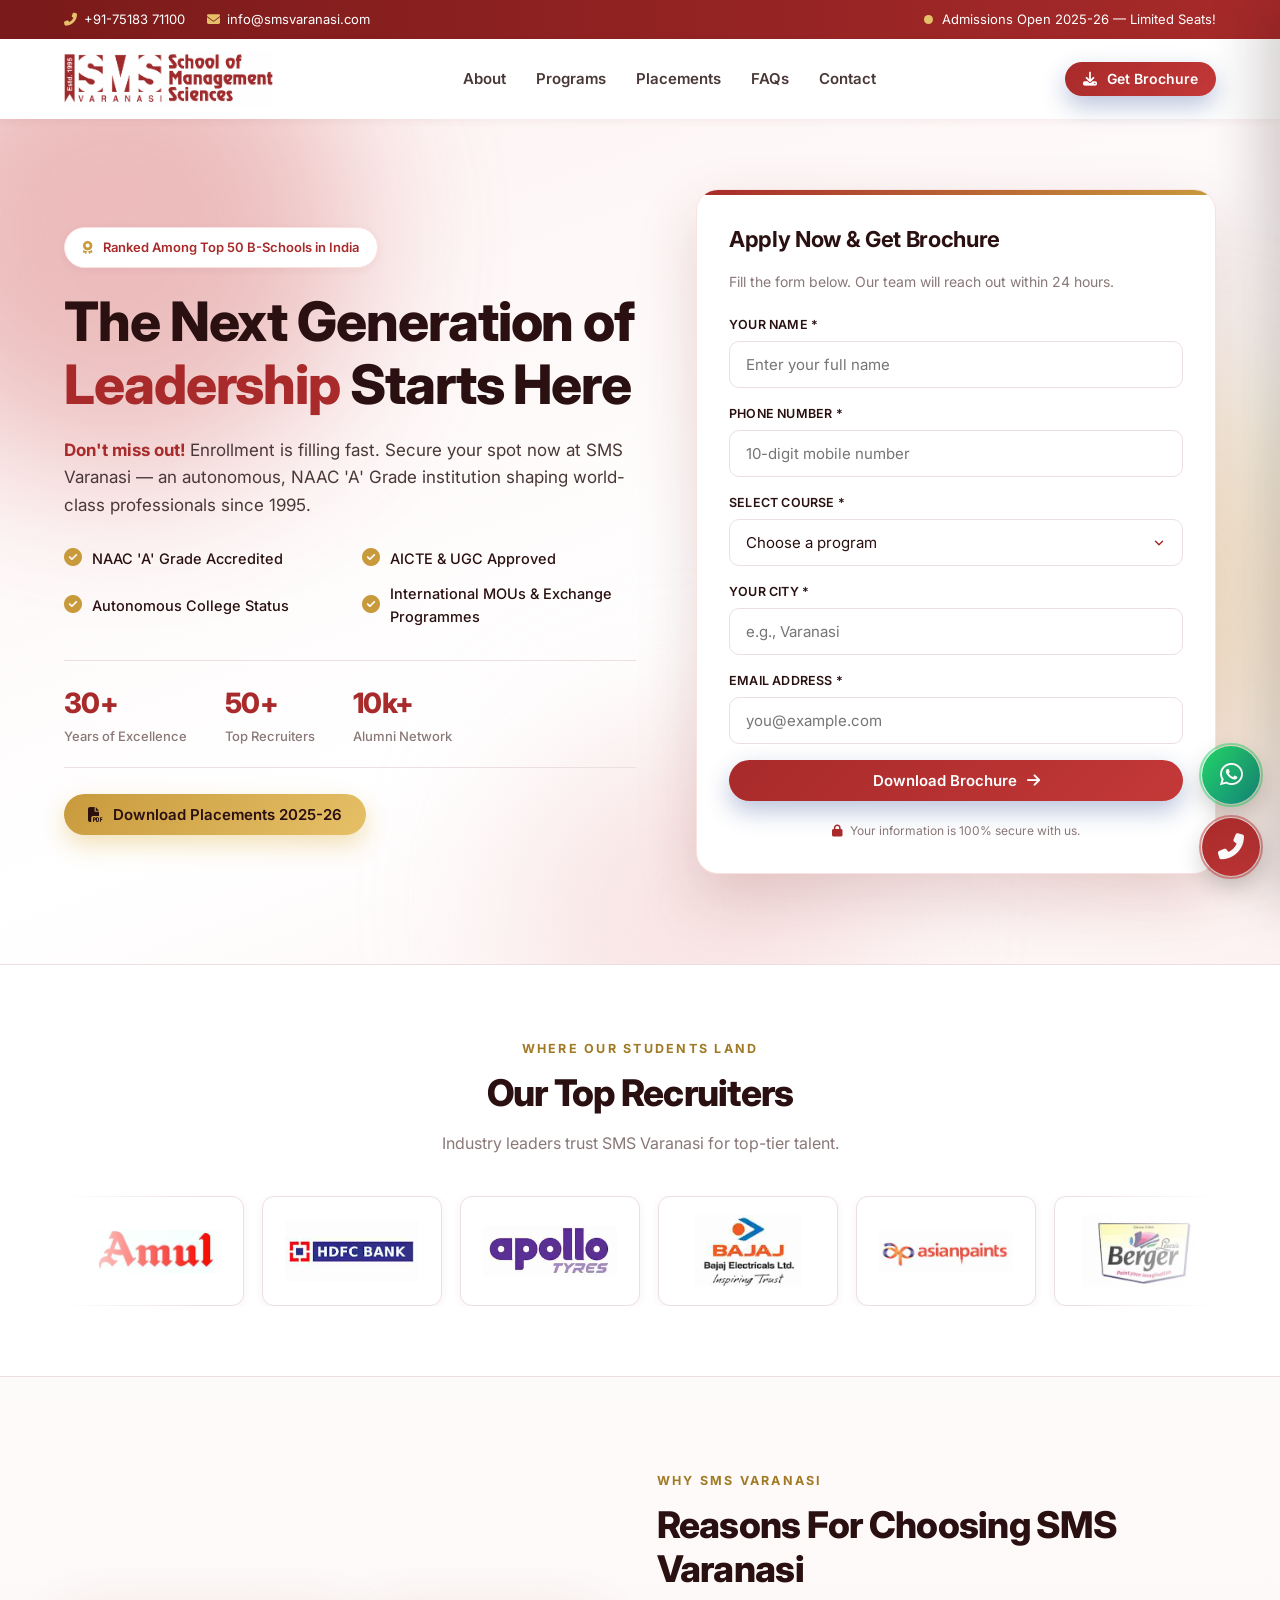
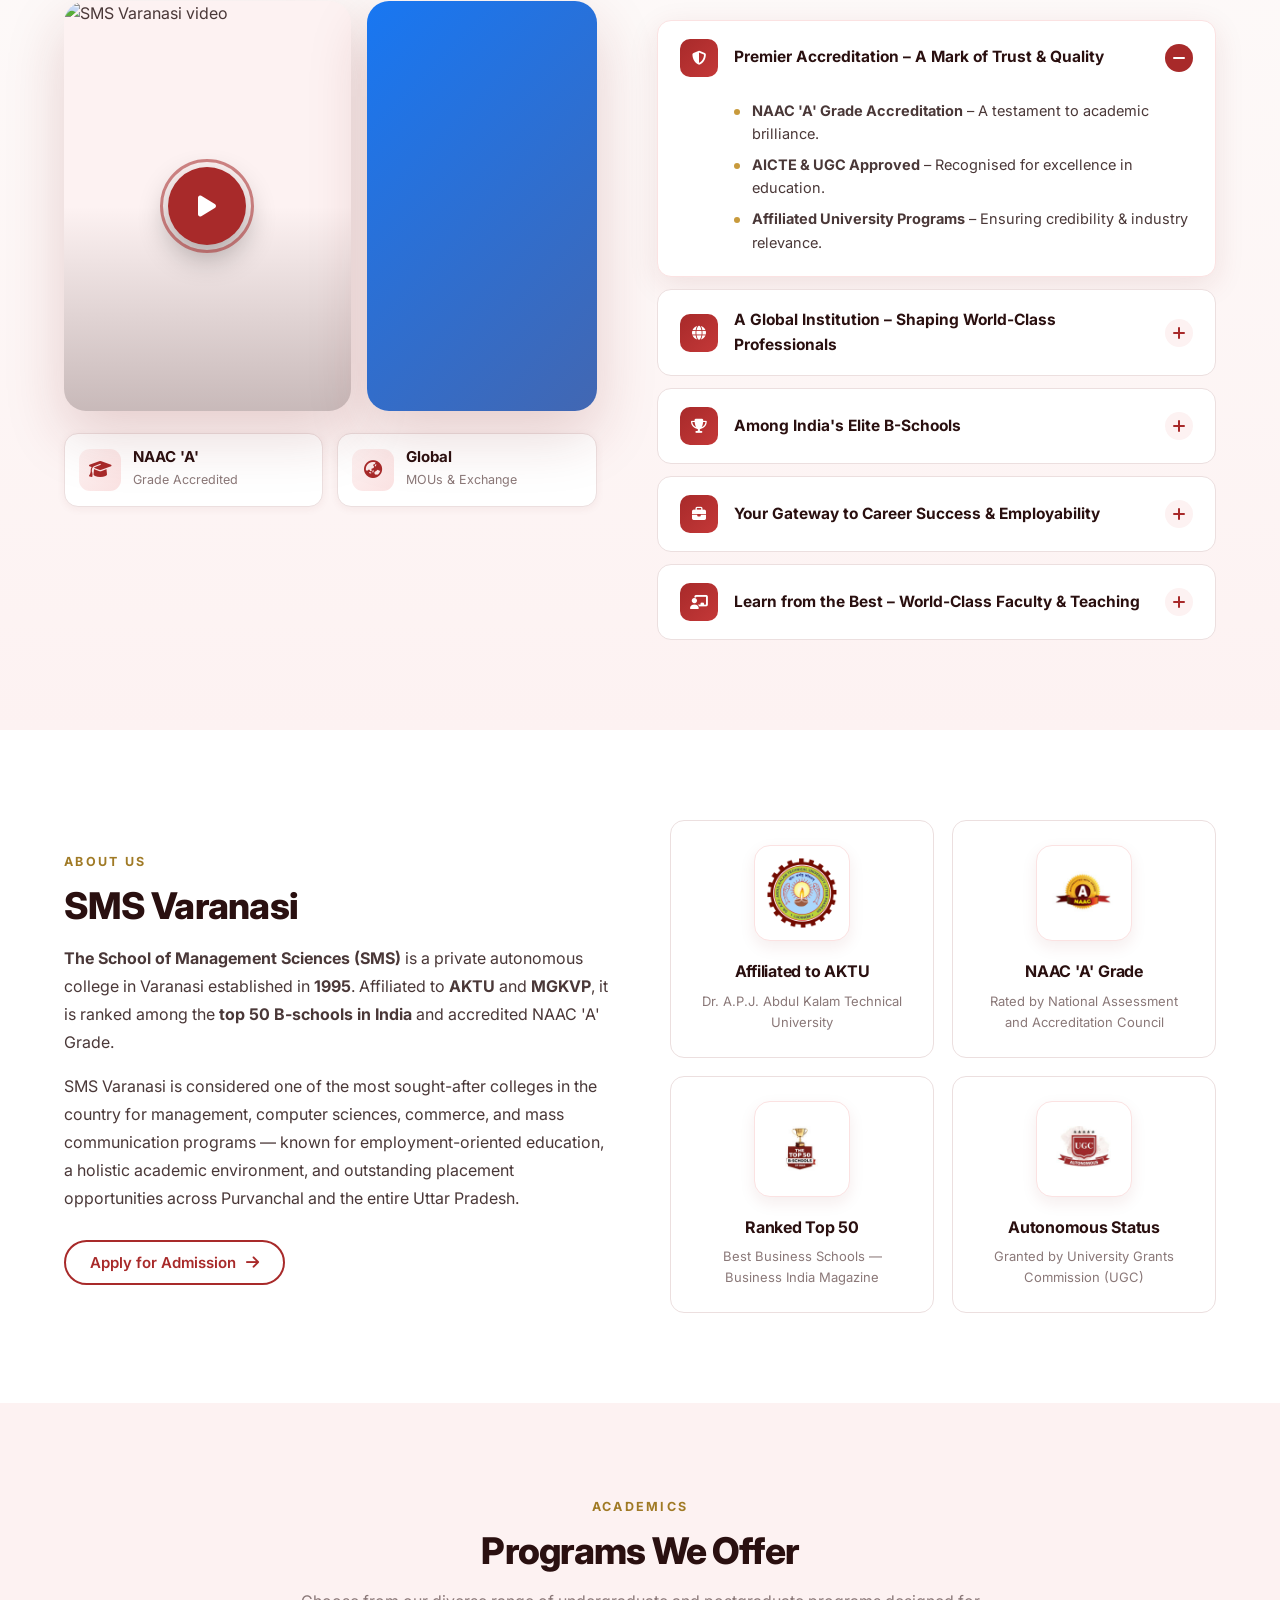
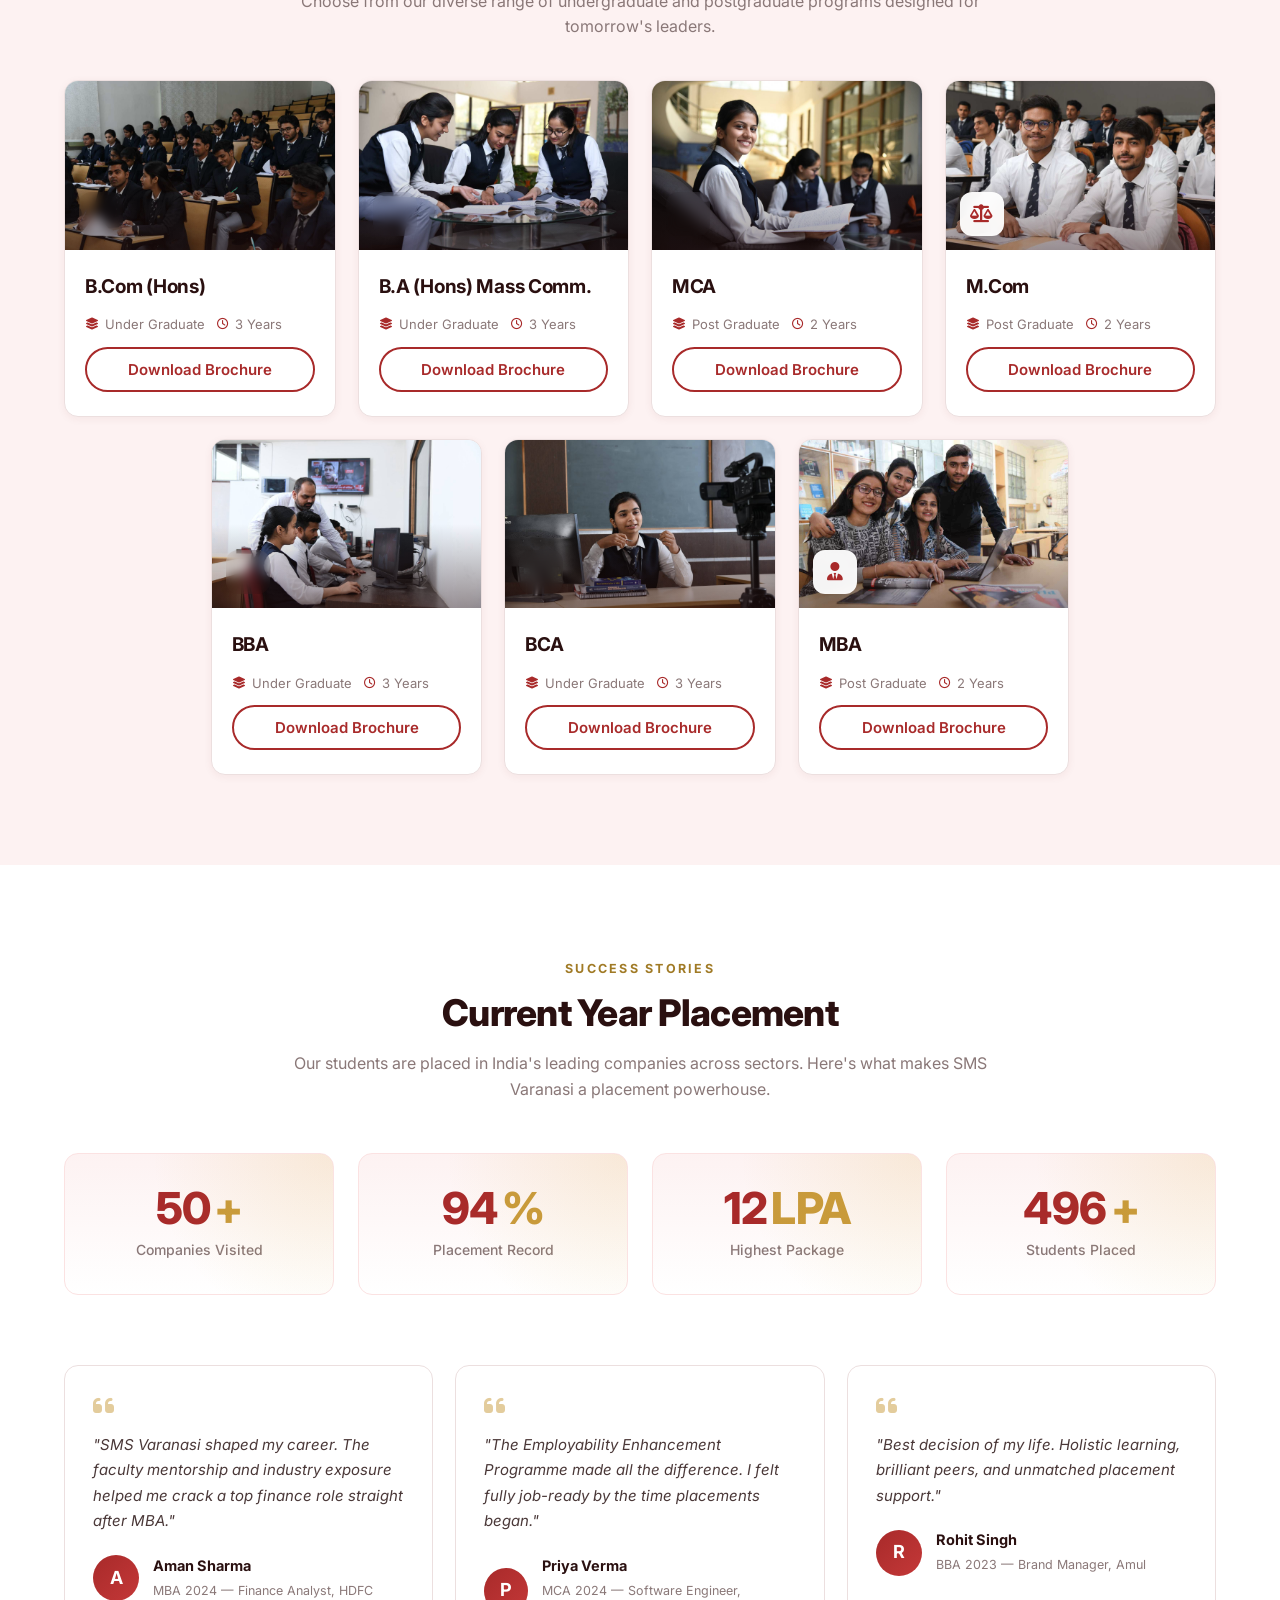
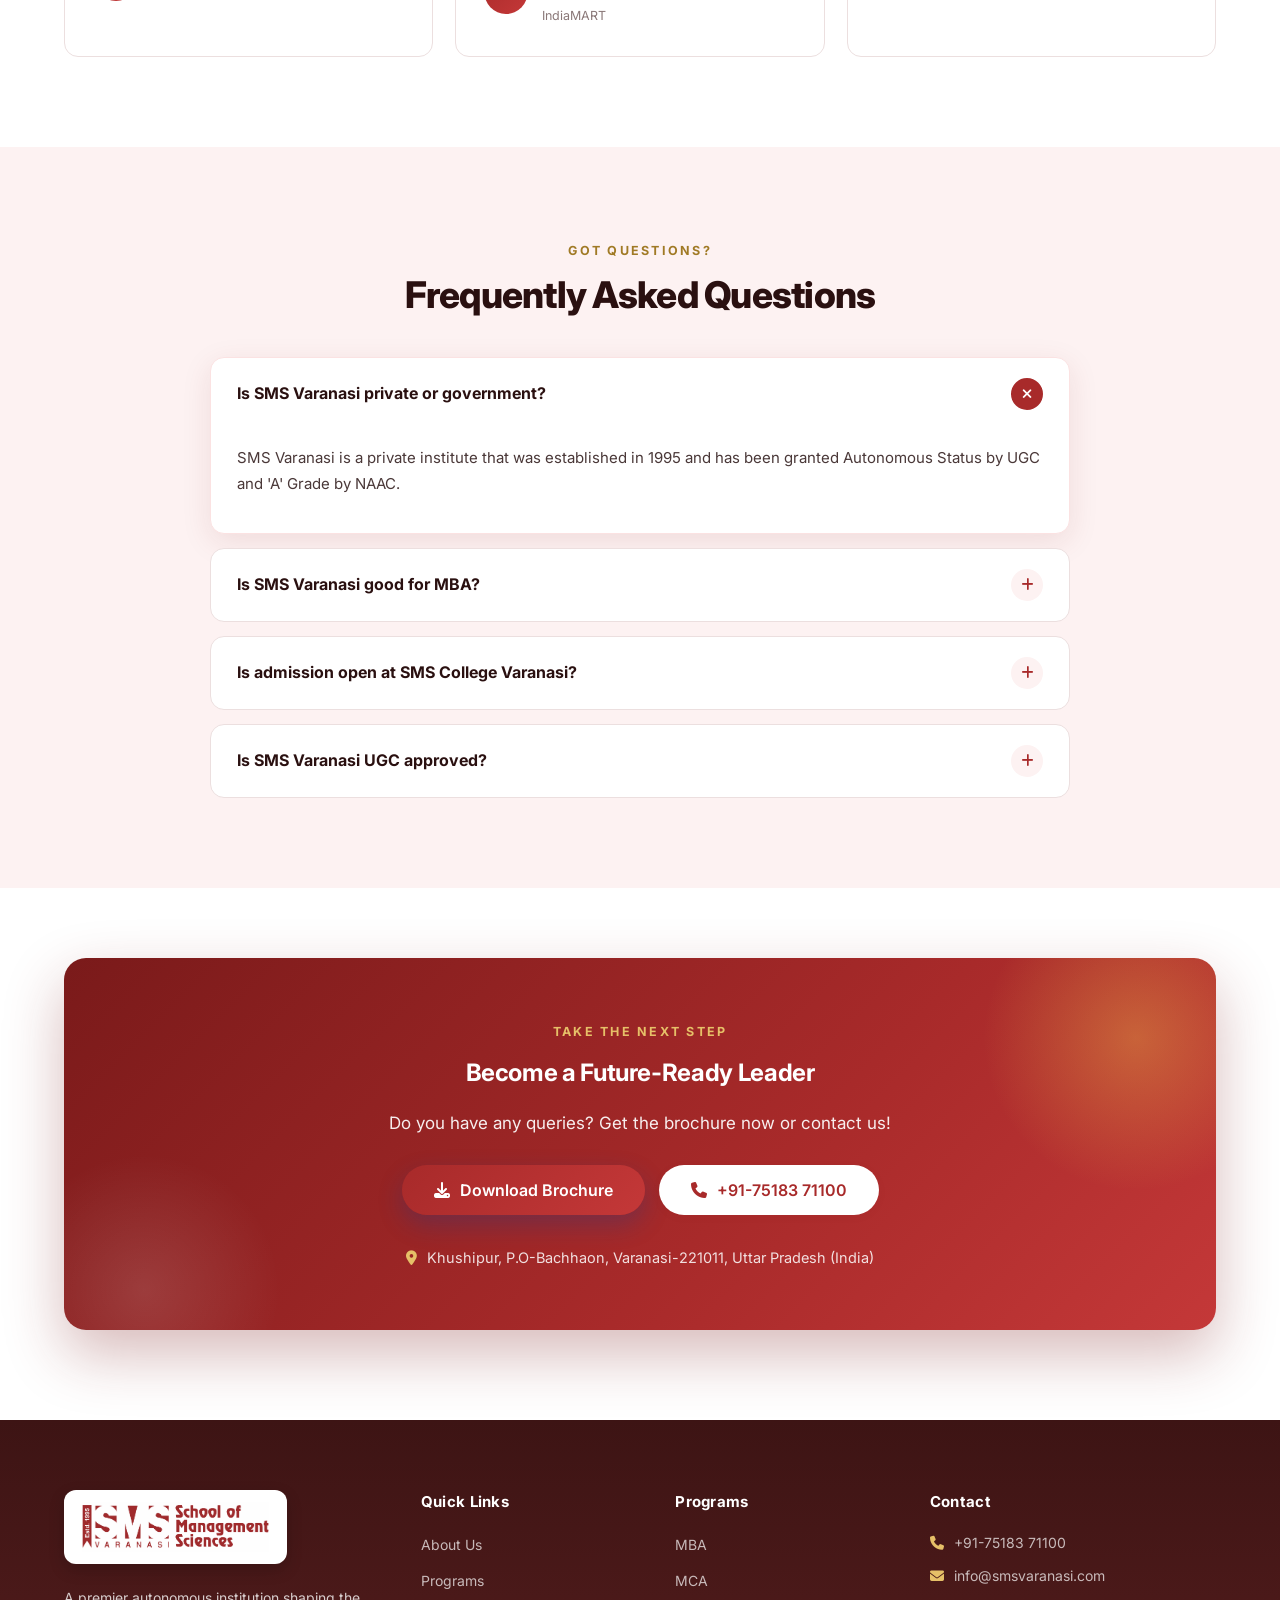
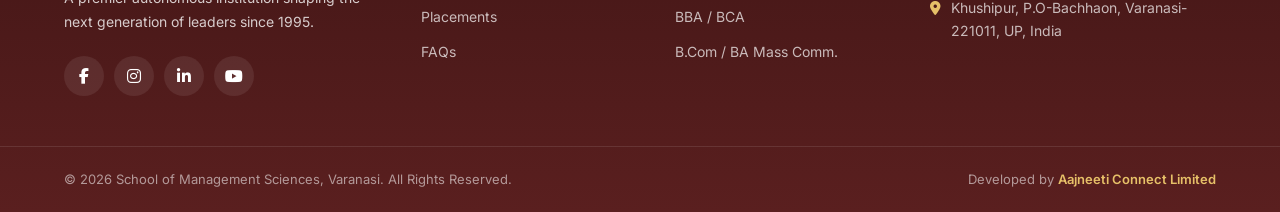
==== index.html @ 736ddd78 "update" ====
<!DOCTYPE html>
<html lang="en">
<head>
    <meta charset="UTF-8">
    <meta name="viewport" content="width=device-width, initial-scale=1.0">
    <title>Admissions Inquiry – SMS Varanasi | Top B-School in India</title>
    <meta name="description" content="SMS Varanasi - NAAC 'A' Grade, Autonomous College, Ranked among Top 50 B-Schools in India. Apply for MBA, MCA, BBA, BCA, B.Com(H), BA Mass Comm, M.Com 2025-26.">
    <link rel="icon" type="image/png" href="assets/logo.png">
    <link rel="apple-touch-icon" href="assets/logo.png">
    <link rel="stylesheet" href="styles.css">
    <link rel="preconnect" href="https://fonts.googleapis.com">
    <link rel="preconnect" href="https://fonts.gstatic.com" crossorigin>
    <link rel="stylesheet" href="https://fonts.googleapis.com/css2?family=Inter:wght@400;500;600;700;800&display=swap">
    <link rel="stylesheet" href="https://cdnjs.cloudflare.com/ajax/libs/font-awesome/6.5.1/css/all.min.css">
</head>
<body>

    <!-- ============ TOP STRIP ============ -->
    <div class="top-strip">
        <div class="container top-strip-inner">
            <div class="top-strip-left">
                <span><i class="fas fa-phone-alt"></i> +91-75183 71100</span>
                <span class="hide-mobile"><i class="fas fa-envelope"></i> info@smsvaranasi.com</span>
            </div>
            <div class="top-strip-right">
                <span class="pulse-dot"></span>
                <span>Admissions Open 2025-26 — Limited Seats!</span>
            </div>
        </div>
    </div>

    <!-- ============ HEADER ============ -->
    <header class="site-header" id="siteHeader">
        <div class="container header-inner">
            <a href="#" class="logo">
                <img src="assets/logo.png" alt="SMS Varanasi" class="logo-img">
            </a>
            <nav class="main-nav">
                <a href="#about">About</a>
                <a href="#programs">Programs</a>
                <a href="#placements">Placements</a>
                <a href="#faq">FAQs</a>
                <a href="#contact">Contact</a>
            </nav>
            <div class="header-actions">
                <button class="btn btn-primary btn-sm" data-modal-open="brochureModal">
                    <i class="fas fa-download"></i> <span class="btn-label">Get Brochure</span>
                </button>
                <button class="nav-toggle" id="navToggle" aria-label="Open menu">
                    <span></span><span></span><span></span>
                </button>
            </div>
        </div>
    </header>

    <!-- Mobile menu backdrop -->
    <div class="mobile-menu-backdrop" id="mobileMenuBackdrop" aria-hidden="true"></div>

    <!-- Mobile menu drawer -->
    <aside class="mobile-menu" id="mobileMenu" aria-hidden="true">
        <div class="mm-header">
            <a href="#" class="logo">
                <img src="assets/logo.png" alt="SMS Varanasi" class="logo-img">
            </a>
            <button class="mm-close" id="mmClose" aria-label="Close menu">
                <i class="fas fa-times"></i>
            </button>
        </div>
        <nav class="mm-nav">
            <a href="#about"><i class="fas fa-info-circle"></i> About</a>
            <a href="#programs"><i class="fas fa-graduation-cap"></i> Programs</a>
            <a href="#placements"><i class="fas fa-briefcase"></i> Placements</a>
            <a href="#faq"><i class="fas fa-question-circle"></i> FAQs</a>
            <a href="#contact"><i class="fas fa-envelope"></i> Contact</a>
        </nav>
        <div class="mm-cta">
            <button class="btn btn-primary btn-block" data-modal-open="brochureModal">
                <i class="fas fa-download"></i> Get Brochure
            </button>
            <a href="tel:+917518371100" class="btn btn-outline btn-block">
                <i class="fas fa-phone"></i> +91-75183 71100
            </a>
        </div>
        <div class="mm-foot">
            <span>Khushipur, P.O-Bachhaon</span>
            <span>Varanasi-221011, UP, India</span>
        </div>
    </aside>

    <!-- ============ HERO ============ -->
    <section class="hero">
        <div class="hero-bg">
            <div class="hero-blob hero-blob-1"></div>
            <div class="hero-blob hero-blob-2"></div>
            <div class="hero-blob hero-blob-3"></div>
        </div>

        <div class="container hero-inner">
            <div class="hero-content">
                <div class="hero-badge">
                    <i class="fas fa-award"></i>
                    <span>Ranked Among Top 50 B-Schools in India</span>
                </div>

                <h1 class="hero-title">
                    The Next Generation of <span class="text-gradient">Leadership</span> Starts Here
                </h1>

                <p class="hero-subtitle">
                    <strong>Don't miss out!</strong> Enrollment is filling fast. Secure your spot now at SMS Varanasi — an autonomous, NAAC 'A' Grade institution shaping world-class professionals since 1995.
                </p>

                <ul class="hero-features">
                    <li><i class="fas fa-check-circle"></i> NAAC 'A' Grade Accredited</li>
                    <li><i class="fas fa-check-circle"></i> AICTE &amp; UGC Approved</li>
                    <li><i class="fas fa-check-circle"></i> Autonomous College Status</li>
                    <li><i class="fas fa-check-circle"></i> International MOUs &amp; Exchange Programmes</li>
                </ul>

                <div class="hero-stats">
                    <div class="stat">
                        <div class="stat-num">30+</div>
                        <div class="stat-label">Years of Excellence</div>
                    </div>
                    <div class="stat">
                        <div class="stat-num">50+</div>
                        <div class="stat-label">Top Recruiters</div>
                    </div>
                    <div class="stat">
                        <div class="stat-num">10k+</div>
                        <div class="stat-label">Alumni Network</div>
                    </div>
                </div>

                <div class="hero-cta">
                    <button class="btn btn-secondary" data-modal-open="brochureModal">
                        <i class="fas fa-file-pdf"></i> Download Placements 2025-26
                    </button>
                </div>
            </div>

            <!-- HERO FORM -->
            <div class="hero-form-wrap" id="apply">
                <div class="form-card">
                    <div class="form-header">
                        <h2>Apply Now &amp; Get Brochure</h2>
                        <p>Fill the form below. Our team will reach out within 24 hours.</p>
                    </div>

                    <form class="inquiry-form" data-form="hero" novalidate>
                        <div class="form-group">
                            <label for="hero-name">Your Name *</label>
                            <input type="text" id="hero-name" name="FirstName" placeholder="Enter your full name" required>
                        </div>

                        <div class="form-group">
                            <label for="hero-phone">Phone Number *</label>
                            <input type="tel" id="hero-phone" name="MobileNumber" placeholder="10-digit mobile number" pattern="[0-9]{10}" maxlength="10" required>
                        </div>

                        <div class="form-group">
                            <label for="hero-course">Select Course *</label>
                            <select id="hero-course" name="Center" required>
                                <option value="">Choose a program</option>
                                <option value="BCA">BCA</option>
                                <option value="BCOM(H)">BCOM(H)</option>
                                <option value="BBA">BBA</option>
                                <option value="BA(Mass comm.)">BA (Mass Comm.)</option>
                                <option value="MCA">MCA</option>
                                <option value="MBA">MBA</option>
                                <option value="M.COM">M.COM</option>
                            </select>
                        </div>

                        <div class="form-group">
                            <label for="hero-city">Your City *</label>
                            <input type="text" id="hero-city" name="City" placeholder="e.g., Varanasi" required>
                        </div>

                        <div class="form-group">
                            <label for="hero-email">Email Address *</label>
                            <input type="email" id="hero-email" name="Email" placeholder="you@example.com" required>
                        </div>

                        <button type="submit" class="btn btn-primary btn-block">
                            <span class="btn-text">Download Brochure</span>
                            <i class="fas fa-arrow-right"></i>
                        </button>

                        <p class="form-note">
                            <i class="fas fa-lock"></i> Your information is 100% secure with us.
                        </p>
                    </form>

                    <div class="form-success" hidden>
                        <div class="success-icon"><i class="fas fa-check"></i></div>
                        <h3>Thank you!</h3>
                        <p>Your inquiry has been received. Our admissions team will contact you shortly.</p>
                    </div>
                </div>
            </div>
        </div>
    </section>

    <!-- ============ RECRUITERS ============ -->
    <section class="recruiters">
        <div class="container">
            <div class="section-head">
                <span class="eyebrow">Where Our Students Land</span>
                <h2 class="section-title">Our Top Recruiters</h2>
                <p class="section-sub">Industry leaders trust SMS Varanasi for top-tier talent.</p>
            </div>
            <div class="marquee">
                <div class="marquee-track">
                    <div class="logo-chip"><img src="assets/rec/amul-min.jpg" alt="Amul" loading="lazy"></div>
                    <div class="logo-chip"><img src="assets/rec/hdfc-min.jpg" alt="HDFC" loading="lazy"></div>
                    <div class="logo-chip"><img src="assets/rec/apollo-min.jpg" alt="Apollo" loading="lazy"></div>
                    <div class="logo-chip"><img src="assets/rec/bajaj-min.jpg" alt="Bajaj" loading="lazy"></div>
                    <div class="logo-chip"><img src="assets/rec/asian-min.jpg" alt="Asian Paints" loading="lazy"></div>
                    <div class="logo-chip"><img src="assets/rec/berger-min.jpg" alt="Berger" loading="lazy"></div>
                    <div class="logo-chip"><img src="assets/rec/bluedart-min.jpg" alt="Blue Dart" loading="lazy"></div>
                    <div class="logo-chip"><img src="assets/rec/bridge-stone-min.jpg" alt="Bridgestone" loading="lazy"></div>
                    <div class="logo-chip"><img src="assets/rec/british-min.jpg" alt="British Biologicals" loading="lazy"></div>
                    <div class="logo-chip"><img src="assets/rec/ceaze-fire-min.jpg" alt="Ceaze Fire" loading="lazy"></div>
                    <div class="logo-chip"><img src="assets/rec/coldex-min.jpg" alt="Coldex" loading="lazy"></div>
                    <div class="logo-chip"><img src="assets/rec/indiamart-min.jpg" alt="IndiaMART" loading="lazy"></div>
                    <div class="logo-chip"><img src="assets/rec/mother-min.jpg" alt="Mother Dairy" loading="lazy"></div>
                    <div class="logo-chip"><img src="assets/rec/agarwal-min.jpg" alt="Agarwal Packers" loading="lazy"></div>
                    <!-- duplicate for seamless loop -->
                    <div class="logo-chip"><img src="assets/rec/amul-min.jpg" alt="Amul" loading="lazy"></div>
                    <div class="logo-chip"><img src="assets/rec/hdfc-min.jpg" alt="HDFC" loading="lazy"></div>
                    <div class="logo-chip"><img src="assets/rec/apollo-min.jpg" alt="Apollo" loading="lazy"></div>
                    <div class="logo-chip"><img src="assets/rec/bajaj-min.jpg" alt="Bajaj" loading="lazy"></div>
                    <div class="logo-chip"><img src="assets/rec/asian-min.jpg" alt="Asian Paints" loading="lazy"></div>
                    <div class="logo-chip"><img src="assets/rec/berger-min.jpg" alt="Berger" loading="lazy"></div>
                    <div class="logo-chip"><img src="assets/rec/bluedart-min.jpg" alt="Blue Dart" loading="lazy"></div>
                    <div class="logo-chip"><img src="assets/rec/bridge-stone-min.jpg" alt="Bridgestone" loading="lazy"></div>
                    <div class="logo-chip"><img src="assets/rec/british-min.jpg" alt="British Biologicals" loading="lazy"></div>
                    <div class="logo-chip"><img src="assets/rec/ceaze-fire-min.jpg" alt="Ceaze Fire" loading="lazy"></div>
                    <div class="logo-chip"><img src="assets/rec/coldex-min.jpg" alt="Coldex" loading="lazy"></div>
                    <div class="logo-chip"><img src="assets/rec/indiamart-min.jpg" alt="IndiaMART" loading="lazy"></div>
                    <div class="logo-chip"><img src="assets/rec/mother-min.jpg" alt="Mother Dairy" loading="lazy"></div>
                    <div class="logo-chip"><img src="assets/rec/agarwal-min.jpg" alt="Agarwal Packers" loading="lazy"></div>
                </div>
            </div>
        </div>
    </section>

    <!-- ============ WHY CHOOSE US ============ -->
    <section class="why-us" id="about">
        <div class="container why-us-grid">
            <div class="why-us-left">
                <div class="media-row">
                    <div class="video-card video-yt">
                        <div class="video-thumb" id="videoThumb" data-video-id="Mp_B5c56sA8">
                            <img class="video-poster" src="https://i.ytimg.com/vi/Mp_B5c56sA8/hqdefault.jpg" alt="SMS Varanasi video" loading="lazy" onerror="this.onerror=null;this.src='https://i.ytimg.com/vi/Mp_B5c56sA8/0.jpg';">
                            <button class="play-btn" aria-label="Play video">
                                <i class="fas fa-play"></i>
                            </button>
                        </div>
                    </div>
                    <div class="video-card video-fb">
                        <div class="fb-reel-wrap">
                            <iframe
                                src="https://www.facebook.com/plugins/video.php?href=https%3A%2F%2Fwww.facebook.com%2Freel%2F1004150275294636&show_text=false&width=380&autoplay=false"
                                title="SMS Varanasi Facebook Reel"
                                scrolling="no"
                                frameborder="0"
                                allow="autoplay; clipboard-write; encrypted-media; picture-in-picture; web-share"
                                allowfullscreen
                                loading="lazy"></iframe>
                        </div>
                    </div>
                </div>
                <div class="why-us-stats">
                    <div class="mini-stat">
                        <i class="fas fa-graduation-cap"></i>
                        <div>
                            <strong>NAAC 'A'</strong>
                            <span>Grade Accredited</span>
                        </div>
                    </div>
                    <div class="mini-stat">
                        <i class="fas fa-globe-asia"></i>
                        <div>
                            <strong>Global</strong>
                            <span>MOUs &amp; Exchange</span>
                        </div>
                    </div>
                </div>
            </div>

            <div class="why-us-right">
                <span class="eyebrow">Why SMS Varanasi</span>
                <h2 class="section-title">Reasons For Choosing SMS Varanasi</h2>

                <div class="accordion" id="whyAccordion">
                    <details class="acc-item" open>
                        <summary>
                            <span class="acc-icon"><i class="fas fa-shield-alt"></i></span>
                            <span class="acc-title">Premier Accreditation – A Mark of Trust &amp; Quality</span>
                            <span class="acc-toggle"></span>
                        </summary>
                        <div class="acc-body">
                            <ul>
                                <li><strong>NAAC 'A' Grade Accreditation</strong> – A testament to academic brilliance.</li>
                                <li><strong>AICTE &amp; UGC Approved</strong> – Recognised for excellence in education.</li>
                                <li><strong>Affiliated University Programs</strong> – Ensuring credibility &amp; industry relevance.</li>
                            </ul>
                        </div>
                    </details>

                    <details class="acc-item">
                        <summary>
                            <span class="acc-icon"><i class="fas fa-globe"></i></span>
                            <span class="acc-title">A Global Institution – Shaping World-Class Professionals</span>
                            <span class="acc-toggle"></span>
                        </summary>
                        <div class="acc-body">
                            <ul>
                                <li>International <strong>MOUs with Top Universities</strong> in the USA, Latin America, Europe &amp; Asia.</li>
                                <li><strong>Student &amp; Faculty Exchange Programmes</strong> for global exposure and networking.</li>
                            </ul>
                        </div>
                    </details>

                    <details class="acc-item">
                        <summary>
                            <span class="acc-icon"><i class="fas fa-trophy"></i></span>
                            <span class="acc-title">Among India's Elite B-Schools</span>
                            <span class="acc-toggle"></span>
                        </summary>
                        <div class="acc-body">
                            <ul>
                                <li><strong>Ranked in the TOP 50 B-Schools in India</strong> (Survey by Business India).</li>
                                <li>Recognised for its <strong>industry-oriented curriculum &amp; leadership development</strong>.</li>
                            </ul>
                        </div>
                    </details>

                    <details class="acc-item">
                        <summary>
                            <span class="acc-icon"><i class="fas fa-briefcase"></i></span>
                            <span class="acc-title">Your Gateway to Career Success &amp; Employability</span>
                            <span class="acc-toggle"></span>
                        </summary>
                        <div class="acc-body">
                            <ul>
                                <li>Cutting-edge <strong>Employability Enhancement Programme (EEP)</strong> for job readiness.</li>
                                <li><strong>Proven Placement Track Record</strong> – High salaries, top recruiters, and industry demand.</li>
                            </ul>
                        </div>
                    </details>

                    <details class="acc-item">
                        <summary>
                            <span class="acc-icon"><i class="fas fa-chalkboard-teacher"></i></span>
                            <span class="acc-title">Learn from the Best – World-Class Faculty &amp; Teaching</span>
                            <span class="acc-toggle"></span>
                        </summary>
                        <div class="acc-body">
                            <ul>
                                <li>Experienced professors with <strong>rich corporate expertise</strong>.</li>
                                <li><strong>Industrial visits, real-world case studies &amp; experiential learning</strong> for hands-on experience.</li>
                            </ul>
                        </div>
                    </details>
                </div>
            </div>
        </div>
    </section>

    <!-- ============ ABOUT / AFFILIATIONS ============ -->
    <section class="about">
        <div class="container">
            <div class="about-grid">
                <div class="about-text">
                    <span class="eyebrow">About Us</span>
                    <h2 class="section-title">SMS Varanasi</h2>
                    <p>
                        <strong>The School of Management Sciences (SMS)</strong> is a private autonomous college in Varanasi established in <strong>1995</strong>. Affiliated to <strong>AKTU</strong> and <strong>MGKVP</strong>, it is ranked among the <strong>top 50 B-schools in India</strong> and accredited NAAC 'A' Grade.
                    </p>
                    <p>
                        SMS Varanasi is considered one of the most sought-after colleges in the country for management, computer sciences, commerce, and mass communication programs — known for employment-oriented education, a holistic academic environment, and outstanding placement opportunities across Purvanchal and the entire Uttar Pradesh.
                    </p>
                    <a href="#apply" class="btn btn-outline">Apply for Admission <i class="fas fa-arrow-right"></i></a>
                </div>
                <div class="affiliations">
                    <div class="aff-card">
                        <div class="aff-logo"><img src="assets/aff/aktu.png" alt="AKTU"></div>
                        <h4>Affiliated to AKTU</h4>
                        <p>Dr. A.P.J. Abdul Kalam Technical University</p>
                    </div>
                    <div class="aff-card">
                        <div class="aff-logo"><img src="assets/aff/naac.jpg" alt="NAAC"></div>
                        <h4>NAAC 'A' Grade</h4>
                        <p>Rated by National Assessment and Accreditation Council</p>
                    </div>
                    <div class="aff-card">
                        <div class="aff-logo"><img src="assets/aff/b-school.jpg" alt="Business India"></div>
                        <h4>Ranked Top 50</h4>
                        <p>Best Business Schools — Business India Magazine</p>
                    </div>
                    <div class="aff-card">
                        <div class="aff-logo"><img src="assets/aff/ugc.jpg" alt="UGC"></div>
                        <h4>Autonomous Status</h4>
                        <p>Granted by University Grants Commission (UGC)</p>
                    </div>
                </div>
            </div>
        </div>
    </section>

    <!-- ============ PROGRAMS ============ -->
    <section class="programs" id="programs">
        <div class="container">
            <div class="section-head center">
                <span class="eyebrow">Academics</span>
                <h2 class="section-title">Programs We Offer</h2>
                <p class="section-sub">Choose from our diverse range of undergraduate and postgraduate programs designed for tomorrow's leaders.</p>
            </div>

            <div class="slider" data-slider="programs">
                <button class="slider-arrow slider-prev" aria-label="Previous"><i class="fas fa-chevron-left"></i></button>
                <button class="slider-arrow slider-next" aria-label="Next"><i class="fas fa-chevron-right"></i></button>
                <div class="slider-track programs-grid">
                <article class="program-card" data-course="BCOM(H)">
                    <div class="program-img">
                        <img src="assets/DSC_6438.JPG" alt="B.Com (Hons) at SMS Varanasi" loading="lazy">
                        <span class="program-badge"><i class="fas fa-chart-pie"></i></span>
                    </div>
                    <div class="program-body">
                        <h3>B.Com (Hons)</h3>
                        <div class="program-meta">
                            <span><i class="fas fa-layer-group"></i> Under Graduate</span>
                            <span><i class="far fa-clock"></i> 3 Years</span>
                        </div>
                        <button class="btn btn-outline btn-block" data-modal-open="brochureModal" data-preselect="BCOM(H)">Download Brochure</button>
                    </div>
                </article>

                <article class="program-card" data-course="BA(Mass comm.)">
                    <div class="program-img">
                        <img src="assets/DSC_6914.JPG" alt="B.A Mass Communication at SMS Varanasi" loading="lazy">
                        <span class="program-badge"><i class="fas fa-microphone"></i></span>
                    </div>
                    <div class="program-body">
                        <h3>B.A (Hons) Mass Comm.</h3>
                        <div class="program-meta">
                            <span><i class="fas fa-layer-group"></i> Under Graduate</span>
                            <span><i class="far fa-clock"></i> 3 Years</span>
                        </div>
                        <button class="btn btn-outline btn-block" data-modal-open="brochureModal" data-preselect="BA(Mass comm.)">Download Brochure</button>
                    </div>
                </article>

                <article class="program-card" data-course="MCA">
                    <div class="program-img">
                        <img src="assets/DSC_6920.JPG" alt="MCA program at SMS Varanasi" loading="lazy">
                        <span class="program-badge"><i class="fas fa-laptop-code"></i></span>
                    </div>
                    <div class="program-body">
                        <h3>MCA</h3>
                        <div class="program-meta">
                            <span><i class="fas fa-layer-group"></i> Post Graduate</span>
                            <span><i class="far fa-clock"></i> 2 Years</span>
                        </div>
                        <button class="btn btn-outline btn-block" data-modal-open="brochureModal" data-preselect="MCA">Download Brochure</button>
                    </div>
                </article>

                <article class="program-card" data-course="M.COM">
                    <div class="program-img">
                        <img src="assets/DSC_6995.JPG" alt="M.Com program at SMS Varanasi" loading="lazy">
                        <span class="program-badge"><i class="fas fa-balance-scale"></i></span>
                    </div>
                    <div class="program-body">
                        <h3>M.Com</h3>
                        <div class="program-meta">
                            <span><i class="fas fa-layer-group"></i> Post Graduate</span>
                            <span><i class="far fa-clock"></i> 2 Years</span>
                        </div>
                        <button class="btn btn-outline btn-block" data-modal-open="brochureModal" data-preselect="M.COM">Download Brochure</button>
                    </div>
                </article>

                <article class="program-card" data-course="BBA">
                    <div class="program-img">
                        <img src="assets/DSC_7241.JPG" alt="BBA program at SMS Varanasi" loading="lazy">
                        <span class="program-badge"><i class="fas fa-briefcase"></i></span>
                    </div>
                    <div class="program-body">
                        <h3>BBA</h3>
                        <div class="program-meta">
                            <span><i class="fas fa-layer-group"></i> Under Graduate</span>
                            <span><i class="far fa-clock"></i> 3 Years</span>
                        </div>
                        <button class="btn btn-outline btn-block" data-modal-open="brochureModal" data-preselect="BBA">Download Brochure</button>
                    </div>
                </article>

                <article class="program-card" data-course="BCA">
                    <div class="program-img">
                        <img src="assets/DSC_7254.JPG" alt="BCA program at SMS Varanasi" loading="lazy">
                        <span class="program-badge"><i class="fas fa-code"></i></span>
                    </div>
                    <div class="program-body">
                        <h3>BCA</h3>
                        <div class="program-meta">
                            <span><i class="fas fa-layer-group"></i> Under Graduate</span>
                            <span><i class="far fa-clock"></i> 3 Years</span>
                        </div>
                        <button class="btn btn-outline btn-block" data-modal-open="brochureModal" data-preselect="BCA">Download Brochure</button>
                    </div>
                </article>

                <article class="program-card" data-course="MBA">
                    <div class="program-img">
                        <img src="assets/DSC_7840.JPG" alt="MBA program at SMS Varanasi" loading="lazy">
                        <span class="program-badge"><i class="fas fa-user-tie"></i></span>
                    </div>
                    <div class="program-body">
                        <h3>MBA</h3>
                        <div class="program-meta">
                            <span><i class="fas fa-layer-group"></i> Post Graduate</span>
                            <span><i class="far fa-clock"></i> 2 Years</span>
                        </div>
                        <button class="btn btn-outline btn-block" data-modal-open="brochureModal" data-preselect="MBA">Download Brochure</button>
                    </div>
                </article>
                </div>
                <div class="slider-dots" aria-hidden="true"></div>
            </div>
        </div>
    </section>

    <!-- ============ PLACEMENTS ============ -->
    <section class="placements" id="placements">
        <div class="container">
            <div class="section-head center">
                <span class="eyebrow">Success Stories</span>
                <h2 class="section-title">Current Year Placement</h2>
                <p class="section-sub">Our students are placed in India's leading companies across sectors. Here's what makes SMS Varanasi a placement powerhouse.</p>
            </div>

            <div class="placement-stats">
                <div class="p-stat">
                    <div class="p-num" data-target="50">0</div>
                    <div class="p-suffix">+</div>
                    <div class="p-label">Companies Visited</div>
                </div>
                <div class="p-stat">
                    <div class="p-num" data-target="95">0</div>
                    <div class="p-suffix">%</div>
                    <div class="p-label">Placement Record</div>
                </div>
                <div class="p-stat">
                    <div class="p-num" data-target="12">0</div>
                    <div class="p-suffix"> LPA</div>
                    <div class="p-label">Highest Package</div>
                </div>
                <div class="p-stat">
                    <div class="p-num" data-target="500">0</div>
                    <div class="p-suffix">+</div>
                    <div class="p-label">Students Placed</div>
                </div>
            </div>

            <div class="slider" data-slider="testimonials">
                <button class="slider-arrow slider-prev" aria-label="Previous"><i class="fas fa-chevron-left"></i></button>
                <button class="slider-arrow slider-next" aria-label="Next"><i class="fas fa-chevron-right"></i></button>
                <div class="slider-track testimonial-row">
                <div class="testimonial">
                    <i class="fas fa-quote-left"></i>
                    <p>"SMS Varanasi shaped my career. The faculty mentorship and industry exposure helped me crack a top finance role straight after MBA."</p>
                    <div class="t-author">
                        <div class="avatar">A</div>
                        <div>
                            <strong>Aman Sharma</strong>
                            <span>MBA 2024 — Finance Analyst, HDFC</span>
                        </div>
                    </div>
                </div>
                <div class="testimonial">
                    <i class="fas fa-quote-left"></i>
                    <p>"The Employability Enhancement Programme made all the difference. I felt fully job-ready by the time placements began."</p>
                    <div class="t-author">
                        <div class="avatar">P</div>
                        <div>
                            <strong>Priya Verma</strong>
                            <span>MCA 2024 — Software Engineer, IndiaMART</span>
                        </div>
                    </div>
                </div>
                <div class="testimonial">
                    <i class="fas fa-quote-left"></i>
                    <p>"Best decision of my life. Holistic learning, brilliant peers, and unmatched placement support."</p>
                    <div class="t-author">
                        <div class="avatar">R</div>
                        <div>
                            <strong>Rohit Singh</strong>
                            <span>BBA 2023 — Brand Manager, Amul</span>
                        </div>
                    </div>
                </div>
                </div>
                <div class="slider-dots" aria-hidden="true"></div>
            </div>
        </div>
    </section>

    <!-- ============ FAQ ============ -->
    <section class="faq-sec" id="faq">
        <div class="container">
            <div class="section-head center">
                <span class="eyebrow">Got Questions?</span>
                <h2 class="section-title">Frequently Asked Questions</h2>
            </div>

            <div class="faq-list">
                <details class="faq-item" open>
                    <summary>
                        <span>Is SMS Varanasi private or government?</span>
                        <span class="faq-toggle"><i class="fas fa-plus"></i></span>
                    </summary>
                    <div class="faq-ans">
                        <p>SMS Varanasi is a private institute that was established in 1995 and has been granted Autonomous Status by UGC and 'A' Grade by NAAC.</p>
                    </div>
                </details>

                <details class="faq-item">
                    <summary>
                        <span>Is SMS Varanasi good for MBA?</span>
                        <span class="faq-toggle"><i class="fas fa-plus"></i></span>
                    </summary>
                    <div class="faq-ans">
                        <p>School of Management Sciences Varanasi offers one of the most reputed MBA programs in North India. This year, it invited more than 50 Marketing, Finance, HR and IT companies to its campus — especially for MBA &amp; MCA students. It stands out for providing better placement opportunities than other MBA Colleges in UP.</p>
                    </div>
                </details>

                <details class="faq-item">
                    <summary>
                        <span>Is admission open at SMS College Varanasi?</span>
                        <span class="faq-toggle"><i class="fas fa-plus"></i></span>
                    </summary>
                    <div class="faq-ans">
                        <p>Yes — admissions are currently open for various UG and PG courses at SMS Varanasi for the 2025-26 academic session.</p>
                    </div>
                </details>

                <details class="faq-item">
                    <summary>
                        <span>Is SMS Varanasi UGC approved?</span>
                        <span class="faq-toggle"><i class="fas fa-plus"></i></span>
                    </summary>
                    <div class="faq-ans">
                        <p>UGC has granted SMS the prestigious Autonomous status. The college has consistently pursued growth and excellence and is recognised as one of the top B-schools in India.</p>
                    </div>
                </details>
            </div>
        </div>
    </section>

    <!-- ============ FINAL CTA ============ -->
    <section class="final-cta" id="contact">
        <div class="container">
            <div class="cta-card">
                <span class="eyebrow light">Take the next step</span>
                <h2>Become a Future-Ready Leader</h2>
                <p>Do you have any queries? Get the brochure now or contact us!</p>
                <div class="cta-actions">
                    <button class="btn btn-primary btn-lg" data-modal-open="brochureModal">
                        <i class="fas fa-download"></i> Download Brochure
                    </button>
                    <a href="tel:+917518371100" class="btn btn-light btn-lg">
                        <i class="fas fa-phone"></i> +91-75183 71100
                    </a>
                </div>
                <div class="cta-address">
                    <i class="fas fa-map-marker-alt"></i>
                    <span>Khushipur, P.O-Bachhaon, Varanasi-221011, Uttar Pradesh (India)</span>
                </div>
            </div>
        </div>
    </section>

    <!-- ============ FOOTER ============ -->
    <footer class="site-footer">
        <div class="container footer-inner">
            <div class="footer-brand">
                <a href="#" class="footer-logo">
                    <img src="assets/logo.png" alt="SMS Varanasi">
                </a>
                <p>A premier autonomous institution shaping the next generation of leaders since 1995.</p>
                <div class="socials">
                    <a href="#" aria-label="Facebook"><i class="fab fa-facebook-f"></i></a>
                    <a href="#" aria-label="Instagram"><i class="fab fa-instagram"></i></a>
                    <a href="#" aria-label="LinkedIn"><i class="fab fa-linkedin-in"></i></a>
                    <a href="#" aria-label="YouTube"><i class="fab fa-youtube"></i></a>
                </div>
            </div>

            <div class="footer-col">
                <h5>Quick Links</h5>
                <ul>
                    <li><a href="#about">About Us</a></li>
                    <li><a href="#programs">Programs</a></li>
                    <li><a href="#placements">Placements</a></li>
                    <li><a href="#faq">FAQs</a></li>
                </ul>
            </div>

            <div class="footer-col">
                <h5>Programs</h5>
                <ul>
                    <li><a href="#programs">MBA</a></li>
                    <li><a href="#programs">MCA</a></li>
                    <li><a href="#programs">BBA / BCA</a></li>
                    <li><a href="#programs">B.Com / BA Mass Comm.</a></li>
                </ul>
            </div>

            <div class="footer-col">
                <h5>Contact</h5>
                <ul class="contact-list">
                    <li><i class="fas fa-phone"></i> <a href="tel:+917518371100">+91-75183 71100</a></li>
                    <li><i class="fas fa-envelope"></i> <a href="mailto:info@smsvaranasi.com">info@smsvaranasi.com</a></li>
                    <li><i class="fas fa-map-marker-alt"></i> Khushipur, P.O-Bachhaon, Varanasi-221011, UP, India</li>
                </ul>
            </div>
        </div>
        <div class="footer-bottom">
            <div class="container footer-bottom-inner">
                <p>&copy; 2026 School of Management Sciences, Varanasi. All Rights Reserved.</p>
                <p class="developed-by">
                    Developed by
                    <a href="https://aajneeticonnect.com" target="_blank" rel="noopener">Aajneeti Connect Limited</a>
                </p>
            </div>
        </div>
    </footer>

    <!-- ============ FLOATING WHATSAPP & CALL ============ -->
    <div class="floating-actions">
        <a href="https://wa.me/917518371100?text=Hi,%20I%20want%20to%20know%20about%20admissions%20at%20SMS%20Varanasi" class="float-btn whatsapp" target="_blank" rel="noopener" aria-label="Chat on WhatsApp">
            <i class="fab fa-whatsapp"></i>
            <span class="float-tip">Chat with us</span>
        </a>
        <a href="tel:+917518371100" class="float-btn call" aria-label="Call us">
            <i class="fas fa-phone-alt"></i>
            <span class="float-tip">Call us</span>
        </a>
    </div>

    <!-- ============ MODAL ============ -->
    <div class="modal" id="brochureModal" aria-hidden="true">
        <div class="modal-overlay" data-modal-close></div>
        <div class="modal-dialog">
            <button class="modal-close" data-modal-close aria-label="Close">
                <i class="fas fa-times"></i>
            </button>

            <div class="modal-grid">
                <div class="modal-info">
                    <span class="eyebrow light">Download Brochure</span>
                    <h2>Get Brochure &amp; Placement Details</h2>
                    <p>For information related to fees, programs &amp; placements.</p>
                    <ul class="modal-points">
                        <li><i class="fas fa-check"></i> Detailed program structure</li>
                        <li><i class="fas fa-check"></i> Fee &amp; scholarship information</li>
                        <li><i class="fas fa-check"></i> 2025-26 placement report</li>
                        <li><i class="fas fa-check"></i> Campus &amp; facilities overview</li>
                    </ul>
                </div>

                <div class="modal-form-wrap">
                    <form class="inquiry-form" data-form="modal" novalidate>
                        <div class="form-group">
                            <label for="m-name">Your Name *</label>
                            <input type="text" id="m-name" name="FirstName" placeholder="Enter your full name" required>
                        </div>

                        <div class="form-group">
                            <label for="m-phone">Phone Number *</label>
                            <input type="tel" id="m-phone" name="MobileNumber" placeholder="10-digit mobile number" pattern="[0-9]{10}" maxlength="10" required>
                        </div>

                        <div class="form-group">
                            <label for="m-course">Select Course *</label>
                            <select id="m-course" name="Center" required>
                                <option value="">Choose a program</option>
                                <option value="BCA">BCA</option>
                                <option value="BCOM(H)">BCOM(H)</option>
                                <option value="BBA">BBA</option>
                                <option value="BA(Mass comm.)">BA (Mass Comm.)</option>
                                <option value="MCA">MCA</option>
                                <option value="MBA">MBA</option>
                                <option value="M.COM">M.COM</option>
                            </select>
                        </div>

                        <div class="form-group">
                            <label for="m-city">Your City *</label>
                            <input type="text" id="m-city" name="City" placeholder="e.g., Varanasi" required>
                        </div>

                        <div class="form-group">
                            <label for="m-email">Email Address *</label>
                            <input type="email" id="m-email" name="Email" placeholder="you@example.com" required>
                        </div>

                        <button type="submit" class="btn btn-primary btn-block">
                            <span class="btn-text">Download Now</span>
                            <i class="fas fa-arrow-right"></i>
                        </button>

                        <p class="form-note">
                            <i class="fas fa-lock"></i> Your information is 100% secure.
                        </p>
                    </form>

                    <div class="form-success" hidden>
                        <div class="success-icon"><i class="fas fa-check"></i></div>
                        <h3>Thank you!</h3>
                        <p>Your brochure is on the way. Our team will contact you shortly.</p>
                    </div>
                </div>
            </div>
        </div>
    </div>

    <!-- ============ TOAST ============ -->
    <div class="toast" id="toast" hidden>
        <i class="fas fa-check-circle"></i>
        <span class="toast-msg">Form submitted successfully!</span>
    </div>

    <script src="script.js"></script>
</body>
</html>
---- styles.css ----
/* =========================================================
   SMS Varanasi — Premium Landing Page
   Palette: Deep Royal Blue + Warm Gold + Cream / White
   ========================================================= */

:root {
    /* Brand — SMS Varanasi maroon */
    --brand: #a82a2a;          /* maroon */
    --brand-dark: #7a1a1a;
    --brand-light: #c43838;
    --brand-50: #fdf2f2;
    --brand-100: #fbe2e2;

    --gold: #c89a3c;           /* muted gold accent */
    --gold-light: #e6c068;
    --gold-dark: #a07a25;

    /* Neutrals */
    --ink: #2a1010;
    --text: #4a3838;
    --muted: #8a7878;
    --line: #ecdfdf;
    --bg: #fdfbfa;
    --cream: #fdf2f2;
    --white: #ffffff;

    /* Effects */
    --shadow-sm: 0 2px 8px rgba(122, 26, 26, 0.06);
    --shadow: 0 8px 30px rgba(122, 26, 26, 0.10);
    --shadow-lg: 0 24px 60px rgba(122, 26, 26, 0.18);
    --radius: 14px;
    --radius-lg: 22px;
    --radius-sm: 10px;

    --container: 1200px;
    --transition: 0.28s cubic-bezier(.4, 0, .2, 1);
}

/* ---------- Reset ---------- */
*, *::before, *::after { box-sizing: border-box; }
html { scroll-behavior: smooth; }
body {
    margin: 0;
    font-family: 'Inter', system-ui, -apple-system, Segoe UI, Roboto, sans-serif;
    color: var(--text);
    background: var(--bg);
    line-height: 1.6;
    font-size: 16px;
    -webkit-font-smoothing: antialiased;
    overflow-x: hidden;
}
img { max-width: 100%; display: block; }
a { color: inherit; text-decoration: none; }
button { font: inherit; cursor: pointer; border: 0; background: none; color: inherit; }
ul { list-style: none; padding: 0; margin: 0; }
h1, h2, h3, h4, h5 { margin: 0; color: var(--ink); font-weight: 700; letter-spacing: -0.015em; }
.container { max-width: var(--container); margin: 0 auto; padding: 0 24px; }
.hide-mobile { display: inline-flex; }

/* ---------- Buttons ---------- */
.btn {
    display: inline-flex;
    align-items: center;
    justify-content: center;
    gap: 10px;
    padding: 13px 24px;
    border-radius: 999px;
    font-weight: 600;
    font-size: 15px;
    transition: var(--transition);
    cursor: pointer;
    white-space: nowrap;
    line-height: 1;
}
.btn-sm { padding: 10px 18px; font-size: 14px; }
.btn-lg { padding: 17px 32px; font-size: 16px; }
.btn-block { width: 100%; }
.btn-primary {
    background: linear-gradient(135deg, var(--brand) 0%, var(--brand-light) 100%);
    color: var(--white);
    box-shadow: 0 10px 24px rgba(26, 58, 138, 0.30);
}
.btn-primary:hover { transform: translateY(-2px); box-shadow: 0 14px 30px rgba(26, 58, 138, 0.40); }
.btn-secondary {
    background: linear-gradient(135deg, var(--gold) 0%, var(--gold-light) 100%);
    color: var(--ink);
    box-shadow: 0 10px 24px rgba(212, 160, 23, 0.30);
}
.btn-secondary:hover { transform: translateY(-2px); box-shadow: 0 14px 30px rgba(212, 160, 23, 0.40); }
.btn-outline {
    background: transparent;
    color: var(--brand);
    border: 2px solid var(--brand);
}
.btn-outline:hover { background: var(--brand); color: var(--white); }
.btn-light {
    background: var(--white);
    color: var(--brand);
    box-shadow: var(--shadow-sm);
}
.btn-light:hover { transform: translateY(-2px); }

/* ---------- Top strip ---------- */
.top-strip {
    background: linear-gradient(90deg, var(--brand-dark), var(--brand));
    color: var(--white);
    font-size: 13px;
    padding: 9px 0;
}
.top-strip-inner { display: flex; justify-content: space-between; align-items: center; gap: 14px; }
.top-strip-left { display: flex; gap: 22px; }
.top-strip-left span { display: inline-flex; align-items: center; gap: 7px; }
.top-strip-left i { color: var(--gold-light); }
.top-strip-right { display: inline-flex; align-items: center; gap: 9px; }
.pulse-dot {
    width: 9px; height: 9px; border-radius: 50%; background: var(--gold-light);
    box-shadow: 0 0 0 0 rgba(240, 193, 75, 0.7);
    animation: pulse 1.8s infinite;
}
@keyframes pulse {
    0% { box-shadow: 0 0 0 0 rgba(240, 193, 75, 0.7); }
    70% { box-shadow: 0 0 0 12px rgba(240, 193, 75, 0); }
    100% { box-shadow: 0 0 0 0 rgba(240, 193, 75, 0); }
}

/* ---------- Header ---------- */
.site-header {
    background: var(--white);
    position: sticky;
    top: 0;
    z-index: 100;
    box-shadow: var(--shadow-sm);
    transition: var(--transition);
}
.site-header.scrolled { box-shadow: var(--shadow); }
.header-inner { display: flex; align-items: center; justify-content: space-between; padding: 12px 24px; gap: 20px; }
.logo { display: inline-flex; align-items: center; }
.logo-img { height: 56px; width: auto; display: block; }
.main-nav { display: flex; gap: 30px; }
.main-nav a { font-weight: 600; font-size: 15px; color: var(--text); position: relative; transition: var(--transition); }
.main-nav a:hover { color: var(--brand); }
.main-nav a::after {
    content: ""; position: absolute; left: 0; bottom: -6px; width: 0; height: 2px;
    background: var(--brand); transition: var(--transition);
}
.main-nav a:hover::after { width: 100%; }

.header-actions { display: flex; align-items: center; gap: 12px; }
.nav-toggle {
    display: none;
    width: 42px; height: 42px;
    border-radius: 10px;
    background: var(--brand-50);
    flex-direction: column;
    justify-content: center;
    align-items: center;
    gap: 5px;
    padding: 0;
    cursor: pointer;
}
.nav-toggle span {
    display: block;
    width: 20px;
    height: 2px;
    background: var(--brand);
    border-radius: 2px;
    transition: var(--transition);
}
.nav-toggle:hover { background: var(--brand-100); }
.nav-toggle.open { visibility: hidden; }

.mobile-menu-backdrop {
    position: fixed;
    inset: 0;
    background: rgba(42, 16, 16, 0.55);
    backdrop-filter: blur(4px);
    -webkit-backdrop-filter: blur(4px);
    z-index: 140;
    opacity: 0;
    pointer-events: none;
    transition: opacity 0.3s ease;
}
.mobile-menu-backdrop.open {
    opacity: 1;
    pointer-events: auto;
}

.mobile-menu {
    position: fixed;
    top: 0; right: 0;
    width: min(340px, 88vw);
    height: 100vh;
    height: 100dvh;
    background: linear-gradient(180deg, var(--white) 0%, var(--brand-50) 100%);
    box-shadow: -20px 0 50px rgba(42, 16, 16, 0.20);
    z-index: 150;
    display: flex;
    flex-direction: column;
    transform: translateX(100%);
    transition: transform 0.4s cubic-bezier(.4, 0, .2, 1);
    overflow-y: auto;
}
.mobile-menu.open { transform: translateX(0); }

.mm-header {
    display: flex;
    align-items: center;
    justify-content: space-between;
    padding: 16px 20px;
    border-bottom: 1px solid var(--brand-100);
    background: var(--white);
    position: sticky;
    top: 0;
    z-index: 2;
}
.mm-header .logo-img { height: 44px; }
.mm-close {
    width: 40px; height: 40px;
    border-radius: 50%;
    background: var(--brand);
    color: var(--white);
    display: grid;
    place-items: center;
    font-size: 16px;
    transition: var(--transition);
    box-shadow: 0 4px 12px rgba(168, 42, 42, 0.30);
    flex-shrink: 0;
}
.mm-close:hover {
    background: var(--brand-dark);
    transform: rotate(90deg);
}

.mm-nav {
    display: flex;
    flex-direction: column;
    gap: 4px;
    padding: 24px 18px;
    flex: 1;
}
.mm-nav a {
    display: flex;
    align-items: center;
    gap: 14px;
    padding: 14px 16px;
    border-radius: 12px;
    font-weight: 600;
    font-size: 15.5px;
    color: var(--ink);
    transition: var(--transition);
}
.mm-nav a i {
    width: 22px;
    text-align: center;
    color: var(--brand);
    font-size: 15px;
    transition: var(--transition);
}
.mm-nav a:hover,
.mm-nav a:active {
    background: var(--white);
    color: var(--brand);
    transform: translateX(4px);
    box-shadow: var(--shadow-sm);
}

.mm-cta {
    padding: 0 18px 18px;
    display: flex;
    flex-direction: column;
    gap: 10px;
}
.mm-cta .btn { padding: 13px 18px; font-size: 14.5px; }

.mm-foot {
    padding: 18px 22px 24px;
    border-top: 1px solid var(--brand-100);
    display: flex;
    flex-direction: column;
    gap: 2px;
    font-size: 12.5px;
    color: var(--muted);
    text-align: center;
}

.footer-logo {
    display: inline-flex;
    align-items: center;
    justify-content: center;
    padding: 12px 18px;
    background: var(--white);
    border-radius: 12px;
    margin-bottom: 4px;
    box-shadow: 0 6px 16px rgba(0, 0, 0, 0.18);
    transition: var(--transition);
}
.footer-logo:hover { transform: translateY(-2px); }
.footer-logo img {
    height: 50px;
    width: auto;
    display: block;
}

/* ---------- Hero ---------- */
.hero {
    position: relative;
    padding: 70px 0 90px;
    background: linear-gradient(160deg, var(--brand-50) 0%, #fff 60%, var(--cream) 100%);
    overflow: hidden;
}
.hero-bg { position: absolute; inset: 0; pointer-events: none; overflow: hidden; }
.hero-blob {
    position: absolute;
    border-radius: 50%;
    filter: blur(80px);
    opacity: 0.45;
}
.hero-blob-1 { width: 480px; height: 480px; background: var(--brand-light); top: -120px; left: -120px; opacity: 0.30; }
.hero-blob-2 { width: 420px; height: 420px; background: var(--gold-light); top: 30%; right: -100px; opacity: 0.28; }
.hero-blob-3 { width: 360px; height: 360px; background: #f0c5c5; bottom: -120px; left: 40%; opacity: 0.40; }

.hero-inner {
    position: relative;
    display: grid;
    grid-template-columns: 1.1fr 1fr;
    gap: 60px;
    align-items: center;
}
.hero-badge {
    display: inline-flex;
    align-items: center;
    gap: 10px;
    background: var(--white);
    border: 1px solid var(--brand-100);
    padding: 9px 18px;
    border-radius: 999px;
    font-size: 13px;
    font-weight: 600;
    color: var(--brand);
    box-shadow: var(--shadow-sm);
    margin-bottom: 22px;
}
.hero-badge i { color: var(--gold); }

.hero-title {
    font-size: clamp(2.1rem, 4.5vw, 3.4rem);
    line-height: 1.15;
    margin-bottom: 22px;
    color: var(--ink);
    font-weight: 800;
    letter-spacing: -0.02em;
}
.text-gradient {
    color: var(--brand);
}
.hero-subtitle {
    font-size: 17px;
    color: var(--text);
    margin-bottom: 28px;
    max-width: 580px;
}
.hero-subtitle strong { color: var(--brand); }
.hero-features {
    display: grid;
    grid-template-columns: 1fr 1fr;
    gap: 12px 24px;
    margin-bottom: 32px;
}
.hero-features li {
    display: flex; align-items: center; gap: 10px;
    font-weight: 500; color: var(--ink); font-size: 14.5px;
}
.hero-features i { color: var(--gold); font-size: 18px; }

.hero-stats {
    display: flex; gap: 38px;
    padding: 20px 0;
    border-top: 1px solid var(--line);
    border-bottom: 1px solid var(--line);
    margin-bottom: 26px;
}
.stat-num { font-size: 28px; font-weight: 800; color: var(--brand); letter-spacing: -0.02em; }
.stat-label { font-size: 13px; color: var(--muted); font-weight: 500; }

.hero-cta { display: flex; gap: 14px; flex-wrap: wrap; }

/* ---------- Form Card ---------- */
.form-card {
    background: var(--white);
    border-radius: var(--radius-lg);
    padding: 32px;
    box-shadow: var(--shadow-lg);
    position: relative;
    overflow: hidden;
    border: 1px solid var(--brand-100);
}
.form-card::before {
    content: "";
    position: absolute;
    top: 0; left: 0; right: 0;
    height: 5px;
    background: linear-gradient(90deg, var(--brand) 0%, var(--gold) 100%);
}
.form-header { margin-bottom: 22px; }
.form-header h2 { font-size: 22px; margin-bottom: 6px; }
.form-header p { font-size: 14px; color: var(--muted); }

.inquiry-form { display: flex; flex-direction: column; gap: 16px; }
.form-group { display: flex; flex-direction: column; gap: 6px; }
.form-group label {
    font-size: 12.5px;
    font-weight: 600;
    color: var(--ink);
    letter-spacing: 0.2px;
    text-transform: uppercase;
}
.inquiry-form input,
.inquiry-form select {
    padding: 13px 16px;
    border: 1.5px solid var(--line);
    border-radius: var(--radius-sm);
    font-size: 15px;
    color: var(--ink);
    background: var(--white);
    transition: var(--transition);
    font-family: inherit;
}
.inquiry-form input:focus,
.inquiry-form select:focus {
    outline: none;
    border-color: var(--brand);
    box-shadow: 0 0 0 4px rgba(26, 58, 138, 0.10);
}
.inquiry-form input.error,
.inquiry-form select.error {
    border-color: #e53e3e;
    box-shadow: 0 0 0 4px rgba(229, 62, 62, 0.10);
}
.inquiry-form select {
    appearance: none;
    -webkit-appearance: none;
    background-image: url("data:image/svg+xml,%3Csvg xmlns='http://www.w3.org/2000/svg' width='14' height='14' viewBox='0 0 24 24' fill='none' stroke='%23a82a2a' stroke-width='2.5' stroke-linecap='round' stroke-linejoin='round'%3E%3Cpolyline points='6 9 12 15 18 9'%3E%3C/polyline%3E%3C/svg%3E");
    background-repeat: no-repeat;
    background-position: right 16px center;
    padding-right: 42px;
}
.form-note {
    margin: 4px 0 0;
    text-align: center;
    font-size: 12px;
    color: var(--muted);
}
.form-note i { color: var(--brand); margin-right: 4px; }

.form-success {
    text-align: center;
    padding: 30px 10px;
}
.success-icon {
    width: 70px; height: 70px;
    border-radius: 50%;
    background: linear-gradient(135deg, #2ecc71, #27ae60);
    color: var(--white);
    display: grid; place-items: center;
    font-size: 28px;
    margin: 0 auto 18px;
    box-shadow: 0 10px 24px rgba(46, 204, 113, 0.35);
    animation: pop 0.5s ease;
}
@keyframes pop {
    0% { transform: scale(0.5); opacity: 0; }
    100% { transform: scale(1); opacity: 1; }
}
.form-success h3 { font-size: 22px; margin-bottom: 8px; color: var(--ink); }
.form-success p { color: var(--muted); font-size: 14.5px; }

/* ---------- Section Heads ---------- */
.section-head { margin-bottom: 40px; }
.section-head.center { text-align: center; max-width: 720px; margin-left: auto; margin-right: auto; }
.eyebrow {
    display: inline-block;
    color: var(--gold-dark);
    font-weight: 700;
    letter-spacing: 0.18em;
    font-size: 12.5px;
    text-transform: uppercase;
    margin-bottom: 12px;
}
.eyebrow.light { color: var(--gold-light); }
.section-title {
    font-size: clamp(1.7rem, 3vw, 2.3rem);
    line-height: 1.2;
    margin-bottom: 14px;
    font-weight: 800;
    letter-spacing: -0.02em;
}
.section-sub { color: var(--muted); font-size: 16px; }

/* ---------- Recruiters ---------- */
.recruiters {
    padding: 70px 0;
    background: var(--white);
    border-top: 1px solid var(--line);
    border-bottom: 1px solid var(--line);
}
.recruiters .section-head { text-align: center; }
.marquee {
    overflow: hidden;
    mask-image: linear-gradient(90deg, transparent, #000 12%, #000 88%, transparent);
    -webkit-mask-image: linear-gradient(90deg, transparent, #000 12%, #000 88%, transparent);
}
.marquee-track {
    display: flex;
    gap: 18px;
    width: max-content;
    animation: scroll 38s linear infinite;
}
.marquee:hover .marquee-track { animation-play-state: paused; }
.logo-chip {
    flex-shrink: 0;
    width: 180px;
    height: 110px;
    background: var(--white);
    border: 1px solid var(--line);
    border-radius: 12px;
    display: flex;
    align-items: center;
    justify-content: center;
    padding: 18px 22px;
    transition: var(--transition);
    box-shadow: var(--shadow-sm);
    overflow: hidden;
}
.logo-chip img {
    max-width: 100%;
    max-height: 100%;
    width: auto;
    height: auto;
    object-fit: contain;
    display: block;
}
.logo-chip:hover {
    transform: translateY(-4px);
    box-shadow: var(--shadow);
    border-color: var(--brand-100);
}
@media (max-width: 560px) {
    .logo-chip { width: 140px; height: 88px; padding: 12px 16px; }
}
@keyframes scroll {
    from { transform: translateX(0); }
    to { transform: translateX(-50%); }
}

/* ---------- Why Us ---------- */
.why-us {
    padding: 90px 0;
    background: linear-gradient(180deg, var(--bg) 0%, var(--brand-50) 100%);
}
.why-us-grid {
    display: grid;
    grid-template-columns: 1fr 1.05fr;
    gap: 60px;
    align-items: center;
}
/* Media row holding YouTube + FB reel side by side, equal height */
.media-row {
    display: grid;
    grid-template-columns: 1fr 230px;
    gap: 16px;
    height: 410px;
}
.video-card { position: relative; width: 100%; min-width: 0; height: 100%; }
.video-card.video-yt .video-thumb {
    width: 100%;
    height: 100%;
}
.video-card.video-yt .video-poster {
    width: 100%;
    height: 100%;
    object-fit: cover;
    object-position: center;
}
.video-card.video-fb .fb-reel-wrap {
    position: relative;
    width: 100%;
    height: 100%;
    border-radius: var(--radius-lg);
    overflow: hidden;
    box-shadow: var(--shadow-lg);
    background: linear-gradient(135deg, #1877f2 0%, #4267b2 100%);
}
.video-card.video-fb iframe {
    position: absolute;
    inset: 0;
    width: 100%;
    height: 100%;
    border: 0;
    display: block;
}

.video-thumb {
    position: relative;
    border-radius: var(--radius-lg);
    overflow: hidden;
    box-shadow: var(--shadow-lg);
    cursor: pointer;
}
.video-thumb { background: var(--brand-50); }
.video-poster {
    position: absolute; inset: 0;
    width: 100%; height: 100%;
    object-fit: cover;
    transition: transform 0.6s ease;
    display: block;
}
.video-thumb::after {
    content: "";
    position: absolute; inset: 0;
    background: linear-gradient(180deg, transparent 50%, rgba(42,16,16,0.25) 100%);
    pointer-events: none;
    transition: var(--transition);
}
.video-thumb:hover .video-poster { transform: scale(1.04); }
.video-thumb:hover::after { background: rgba(42,16,16,0.10); }
.play-btn {
    position: absolute;
    top: 50%; left: 50%;
    transform: translate(-50%, -50%);
    width: 78px; height: 78px;
    border-radius: 50%;
    background: var(--brand);
    color: var(--white);
    display: grid; place-items: center;
    font-size: 24px;
    padding-left: 5px;
    box-shadow: 0 12px 30px rgba(0, 0, 0, 0.30);
    transition: var(--transition);
    z-index: 3;
}
.play-btn::before {
    content: "";
    position: absolute;
    inset: -8px;
    border-radius: 50%;
    border: 3px solid rgba(168, 42, 42, 0.55);
    animation: ripple 2s infinite;
}
@keyframes ripple {
    0% { transform: scale(1); opacity: 1; }
    100% { transform: scale(1.4); opacity: 0; }
}
.play-btn:hover { transform: translate(-50%, -50%) scale(1.08); }
.why-us-stats {
    display: grid;
    grid-template-columns: 1fr 1fr;
    gap: 14px;
    margin-top: 22px;
}
.mini-stat {
    display: flex; align-items: center; gap: 12px;
    background: var(--white);
    padding: 14px 14px;
    border-radius: var(--radius);
    box-shadow: var(--shadow-sm);
    border: 1px solid var(--line);
    text-align: left;
    width: 100%;
}
.mini-stat > i {
    width: 42px; height: 42px;
    border-radius: 11px;
    background: linear-gradient(135deg, var(--brand-50), var(--brand-100));
    color: var(--brand);
    display: grid; place-items: center;
    font-size: 18px;
    flex-shrink: 0;
}
.mini-stat strong { display: block; color: var(--ink); font-size: 15px; font-weight: 700; line-height: 1.2; }
.mini-stat span { color: var(--muted); font-size: 12.5px; }

@media (max-width: 768px) {
    .why-us-stats { grid-template-columns: 1fr; }
}

/* ---------- Accordion ---------- */
.accordion { display: flex; flex-direction: column; gap: 12px; margin-top: 28px; }
.acc-item {
    background: var(--white);
    border: 1px solid var(--line);
    border-radius: var(--radius);
    overflow: hidden;
    transition: var(--transition);
}
.acc-item[open] {
    border-color: var(--brand-100);
    box-shadow: var(--shadow);
}
.acc-item summary {
    display: flex;
    align-items: center;
    gap: 16px;
    padding: 18px 22px;
    cursor: pointer;
    list-style: none;
    font-weight: 700;
    color: var(--ink);
    transition: var(--transition);
}
.acc-item summary::-webkit-details-marker { display: none; }
.acc-item summary:hover { background: var(--brand-50); }
.acc-icon {
    width: 38px; height: 38px;
    border-radius: 10px;
    background: linear-gradient(135deg, var(--brand) 0%, var(--brand-light) 100%);
    color: var(--white);
    display: grid; place-items: center;
    font-size: 14px;
    flex-shrink: 0;
}
.acc-title { flex: 1; font-size: 15.5px; }
.acc-toggle {
    width: 28px; height: 28px;
    border-radius: 50%;
    background: var(--brand-50);
    color: var(--brand);
    display: grid; place-items: center;
    position: relative;
    transition: var(--transition);
    flex-shrink: 0;
}
.acc-toggle::before, .acc-toggle::after {
    content: "";
    position: absolute;
    background: var(--brand);
    border-radius: 1px;
    transition: var(--transition);
}
.acc-toggle::before { width: 12px; height: 2px; }
.acc-toggle::after { width: 2px; height: 12px; }
.acc-item[open] .acc-toggle { background: var(--brand); }
.acc-item[open] .acc-toggle::before { background: var(--white); }
.acc-item[open] .acc-toggle::after { transform: rotate(90deg); opacity: 0; background: var(--white); }
.acc-body { padding: 4px 22px 22px 76px; color: var(--text); }
.acc-body ul { display: flex; flex-direction: column; gap: 8px; }
.acc-body li { position: relative; padding-left: 18px; font-size: 14.5px; }
.acc-body li::before {
    content: "";
    position: absolute;
    left: 0; top: 10px;
    width: 6px; height: 6px;
    border-radius: 50%;
    background: var(--gold);
}

/* ---------- About ---------- */
.about { padding: 90px 0; background: var(--white); }
.about-grid {
    display: grid;
    grid-template-columns: 1fr 1fr;
    gap: 60px;
    align-items: center;
}
.about-text p { margin-bottom: 16px; font-size: 16px; line-height: 1.75; }
.about-text .btn { margin-top: 12px; }

.affiliations {
    display: grid;
    grid-template-columns: 1fr 1fr;
    gap: 18px;
}
.aff-card {
    background: var(--white);
    border: 1px solid var(--line);
    border-radius: var(--radius);
    padding: 24px;
    text-align: center;
    transition: var(--transition);
}
.aff-card:hover {
    transform: translateY(-6px);
    box-shadow: var(--shadow);
    border-color: var(--brand-100);
}
.aff-logo {
    width: 96px;
    height: 96px;
    margin: 0 auto 18px;
    display: flex;
    align-items: center;
    justify-content: center;
    background: var(--white);
    border: 1px solid var(--brand-100);
    border-radius: 16px;
    padding: 12px;
    box-shadow: 0 6px 16px rgba(122, 26, 26, 0.08);
    transition: var(--transition);
}
.aff-logo img {
    max-width: 100%;
    max-height: 100%;
    width: auto;
    height: auto;
    object-fit: contain;
    display: block;
}
.aff-card:hover .aff-logo {
    transform: scale(1.05);
    box-shadow: 0 10px 24px rgba(122, 26, 26, 0.15);
}
.aff-card h4 { font-size: 16px; margin-bottom: 6px; }
.aff-card p { font-size: 13px; color: var(--muted); margin: 0; }

/* ---------- Programs ---------- */
.programs {
    padding: 90px 0;
    background: linear-gradient(180deg, var(--brand-50) 0%, var(--cream) 100%);
}
/* ---------- Slider (grid on desktop, scroll-slider on mobile) ---------- */
.slider { position: relative; }
.slider-arrow, .slider-dots { display: none; }

/* DESKTOP: flex layout with centered wrap so orphan rows stay centered */
.slider-track.programs-grid {
    display: flex;
    flex-wrap: wrap;
    justify-content: center;
    gap: 22px;
}
.slider-track.programs-grid > .program-card {
    flex: 0 0 calc((100% - 66px) / 4);
    max-width: calc((100% - 66px) / 4);
}
.slider-track.testimonial-row {
    display: flex;
    flex-wrap: wrap;
    justify-content: center;
    gap: 22px;
}
.slider-track.testimonial-row > .testimonial {
    flex: 0 0 calc((100% - 44px) / 3);
    max-width: calc((100% - 44px) / 3);
}

@media (max-width: 1024px) {
    .slider-track.programs-grid > .program-card {
        flex-basis: calc((100% - 44px) / 3);
        max-width: calc((100% - 44px) / 3);
    }
}

/* MOBILE: switch to horizontal slider */
@media (max-width: 820px) {
    .slider-arrow {
        display: grid;
        position: absolute;
        top: 40%;
        width: 42px; height: 42px;
        border-radius: 50%;
        background: var(--white);
        color: var(--brand);
        box-shadow: var(--shadow);
        place-items: center;
        font-size: 14px;
        z-index: 5;
        transition: var(--transition);
        border: 1px solid var(--brand-100);
    }
    .slider-arrow.slider-prev { left: 4px; }
    .slider-arrow.slider-next { right: 4px; }
    .slider-arrow:disabled { opacity: 0.35; cursor: not-allowed; }
    .slider-dots {
        display: flex;
        justify-content: center;
        gap: 7px;
        margin-top: 6px;
    }
    .slider-dot {
        width: 8px; height: 8px;
        border-radius: 50%;
        background: var(--brand-100);
        cursor: pointer;
        transition: var(--transition);
        padding: 0;
        border: 0;
    }
    .slider-dot.active { background: var(--brand); width: 24px; border-radius: 5px; }

    .slider-track {
        display: flex !important;
        flex-wrap: nowrap !important;
        grid-template-columns: none !important;
        justify-content: flex-start !important;
        gap: 16px;
        overflow-x: auto;
        overflow-y: visible;
        scroll-snap-type: x mandatory;
        scroll-behavior: smooth;
        scrollbar-width: none;
        -ms-overflow-style: none;
        padding: 4px 8px 24px;
        margin: 0 -8px;
    }
    .slider-track::-webkit-scrollbar { display: none; }
    .slider-track > * { scroll-snap-align: center; flex-shrink: 0; }

    .slider-track.programs-grid > .program-card {
        flex: 0 0 calc((100% - 16px) / 2) !important;
        max-width: calc((100% - 16px) / 2) !important;
    }
    .slider-track.testimonial-row > .testimonial {
        flex: 0 0 88% !important;
        max-width: 88% !important;
    }
}

@media (max-width: 560px) {
    .slider-track.programs-grid > .program-card {
        flex: 0 0 80% !important;
        max-width: 80% !important;
    }
    .slider-track.testimonial-row > .testimonial {
        flex: 0 0 85% !important;
        max-width: 85% !important;
    }
}

.program-card {
    background: var(--white);
    border-radius: var(--radius);
    overflow: hidden;
    box-shadow: var(--shadow-sm);
    transition: var(--transition);
    border: 1px solid var(--line);
    position: relative;
    display: flex;
    flex-direction: column;
}
.program-card:hover { transform: translateY(-8px); box-shadow: var(--shadow-lg); border-color: var(--brand-100); }
.program-img {
    aspect-ratio: 16 / 10;
    overflow: hidden;
    position: relative;
    background: var(--brand-50);
}
.program-img img {
    width: 100%; height: 100%;
    object-fit: cover;
    transition: transform 0.5s ease;
}
.program-card:hover .program-img img { transform: scale(1.08); }
.program-img::after {
    content: "";
    position: absolute; inset: 0;
    background: linear-gradient(180deg, transparent 50%, rgba(42, 16, 16, 0.45) 100%);
    pointer-events: none;
}
.program-badge {
    position: absolute;
    bottom: 14px; left: 14px;
    width: 44px; height: 44px;
    border-radius: 12px;
    background: rgba(255, 255, 255, 0.95);
    color: var(--brand);
    display: grid; place-items: center;
    font-size: 18px;
    box-shadow: 0 6px 18px rgba(0, 0, 0, 0.18);
    backdrop-filter: blur(6px);
    z-index: 2;
}

.program-body { padding: 22px 20px 24px; display: flex; flex-direction: column; gap: 12px; flex: 1; }
.program-body h3 { font-size: 19px; color: var(--ink); }
.program-meta { display: flex; flex-wrap: wrap; gap: 12px; color: var(--muted); font-size: 13px; }
.program-meta span { display: inline-flex; align-items: center; gap: 6px; }
.program-meta i { color: var(--brand); font-size: 12px; }
.program-card .btn { margin-top: auto; }

/* ---------- Placements ---------- */
.placements { padding: 90px 0; background: var(--white); }
.placement-stats {
    display: grid;
    grid-template-columns: repeat(4, 1fr);
    gap: 24px;
    margin: 50px 0 70px;
}
.p-stat {
    text-align: center;
    background: linear-gradient(180deg, var(--brand-50) 0%, var(--white) 100%);
    padding: 32px 20px;
    border-radius: var(--radius);
    border: 1px solid var(--brand-100);
    position: relative;
    overflow: hidden;
}
.p-stat::before {
    content: "";
    position: absolute;
    inset: 0;
    background: radial-gradient(circle at top right, rgba(212, 160, 23, 0.12), transparent 60%);
    pointer-events: none;
}
.p-num, .p-suffix {
    font-size: 44px;
    font-weight: 800;
    color: var(--brand);
    display: inline-block;
    line-height: 1;
    letter-spacing: -0.02em;
}
.p-suffix { color: var(--gold); }
.p-label { color: var(--muted); font-size: 14px; font-weight: 500; margin-top: 8px; }

.testimonial {
    background: var(--white);
    padding: 28px;
    border-radius: var(--radius);
    border: 1px solid var(--line);
    position: relative;
    transition: var(--transition);
}
.testimonial:hover { box-shadow: var(--shadow); transform: translateY(-4px); }
.testimonial > i {
    color: var(--gold);
    font-size: 24px;
    margin-bottom: 14px;
    opacity: 0.5;
}
.testimonial p {
    color: var(--text);
    font-size: 15px;
    line-height: 1.7;
    margin: 0 0 20px;
    font-style: italic;
}
.t-author { display: flex; align-items: center; gap: 14px; }
.avatar {
    width: 46px; height: 46px;
    border-radius: 50%;
    background: linear-gradient(135deg, var(--brand), var(--brand-light));
    color: var(--white);
    display: grid; place-items: center;
    font-weight: 700;
    font-size: 18px;
}
.t-author strong { display: block; color: var(--ink); font-size: 14.5px; }
.t-author span { color: var(--muted); font-size: 12.5px; }

/* ---------- FAQ ---------- */
.faq-sec { padding: 90px 0; background: var(--brand-50); }
.faq-list {
    display: flex;
    flex-direction: column;
    gap: 14px;
    max-width: 860px;
    margin: 0 auto;
}
.faq-item {
    background: var(--white);
    border-radius: var(--radius);
    border: 1px solid var(--line);
    overflow: hidden;
    transition: var(--transition);
}
.faq-item[open] { box-shadow: var(--shadow); border-color: var(--brand-100); }
.faq-item summary {
    display: flex; justify-content: space-between; align-items: center;
    padding: 20px 26px;
    cursor: pointer;
    list-style: none;
    font-weight: 700;
    color: var(--ink);
    font-size: 16px;
}
.faq-item summary::-webkit-details-marker { display: none; }
.faq-toggle {
    width: 32px; height: 32px;
    border-radius: 50%;
    background: var(--brand-50);
    color: var(--brand);
    display: grid; place-items: center;
    font-size: 14px;
    transition: var(--transition);
    flex-shrink: 0;
    margin-left: 16px;
}
.faq-item[open] .faq-toggle {
    background: var(--brand);
    color: var(--white);
    transform: rotate(45deg);
}
.faq-ans {
    padding: 0 26px 22px;
    color: var(--text);
    font-size: 15px;
    line-height: 1.7;
}

/* ---------- Final CTA ---------- */
.final-cta { padding: 70px 0 90px; background: var(--white); }
.cta-card {
    background: linear-gradient(135deg, var(--brand-dark) 0%, var(--brand) 60%, var(--brand-light) 100%);
    color: var(--white);
    border-radius: var(--radius-lg);
    padding: 60px 50px;
    text-align: center;
    position: relative;
    overflow: hidden;
    box-shadow: 0 24px 60px rgba(122, 26, 26, 0.30);
}
.cta-card::before {
    content: "";
    position: absolute;
    top: -100px; right: -100px;
    width: 360px; height: 360px;
    background: radial-gradient(circle, rgba(240, 193, 75, 0.35), transparent 60%);
    border-radius: 50%;
}
.cta-card::after {
    content: "";
    position: absolute;
    bottom: -120px; left: -80px;
    width: 320px; height: 320px;
    background: radial-gradient(circle, rgba(255, 255, 255, 0.12), transparent 60%);
    border-radius: 50%;
}
.cta-card h2 { color: var(--white); margin-bottom: 12px; position: relative; }
.cta-card p { font-size: 17px; margin-bottom: 28px; opacity: 0.92; position: relative; }
.cta-actions {
    display: flex; gap: 14px; justify-content: center; flex-wrap: wrap;
    position: relative; margin-bottom: 30px;
}
.cta-address {
    display: inline-flex; align-items: center; gap: 10px;
    color: rgba(255, 255, 255, 0.85);
    font-size: 14.5px;
    position: relative;
}
.cta-address i { color: var(--gold-light); }

/* ---------- Footer ---------- */
.site-footer {
    background: linear-gradient(180deg, #3d1414 0%, #5a1f1f 100%);
    color: rgba(255, 255, 255, 0.78);
    padding: 70px 0 0;
}
.footer-inner {
    display: grid;
    grid-template-columns: 1.5fr 1fr 1fr 1.4fr;
    gap: 50px;
    padding-bottom: 50px;
}
.footer-brand .logo-name { color: var(--white); }
.footer-brand .logo-tag { color: rgba(255, 255, 255, 0.55); }
.footer-brand p {
    margin: 18px 0 22px;
    font-size: 14px;
    line-height: 1.7;
}
.socials { display: flex; gap: 10px; }
.socials a {
    width: 40px; height: 40px;
    border-radius: 50%;
    background: rgba(255, 255, 255, 0.08);
    color: var(--white);
    display: grid; place-items: center;
    transition: var(--transition);
}
.socials a:hover { background: var(--gold); color: var(--ink); transform: translateY(-3px); }

.footer-col h5 {
    color: var(--white);
    font-size: 15px;
    margin-bottom: 18px;
    letter-spacing: 0.3px;
}
.footer-col ul { display: flex; flex-direction: column; gap: 10px; }
.footer-col a { color: rgba(255, 255, 255, 0.7); font-size: 14px; transition: var(--transition); }
.footer-col a:hover { color: var(--gold-light); padding-left: 4px; }
.contact-list li {
    display: flex;
    align-items: flex-start;
    gap: 10px;
    font-size: 14px;
    color: rgba(255, 255, 255, 0.7);
    line-height: 1.6;
}
.contact-list i { color: var(--gold-light); margin-top: 4px; }

.footer-bottom {
    border-top: 1px solid rgba(255, 255, 255, 0.10);
    padding: 22px 0;
    font-size: 13px;
    color: rgba(255, 255, 255, 0.55);
}
.footer-bottom-inner {
    display: flex;
    align-items: center;
    justify-content: space-between;
    flex-wrap: wrap;
    gap: 10px;
}
.footer-bottom-inner p { margin: 0; }
.developed-by a {
    color: var(--gold-light);
    font-weight: 600;
    transition: var(--transition);
}
.developed-by a:hover { color: var(--white); }
@media (max-width: 640px) {
    .footer-bottom-inner { justify-content: center; text-align: center; }
}

/* ---------- Floating Actions ---------- */
.floating-actions {
    position: fixed;
    right: 20px;
    bottom: 24px;
    z-index: 95;
    display: flex;
    flex-direction: column;
    gap: 14px;
}
.float-btn {
    width: 58px; height: 58px;
    border-radius: 50%;
    display: grid; place-items: center;
    color: var(--white);
    font-size: 26px;
    box-shadow: 0 10px 24px rgba(0, 0, 0, 0.22);
    transition: var(--transition);
    position: relative;
}
.float-btn.whatsapp {
    background: linear-gradient(135deg, #25d366, #128c7e);
}
.float-btn.call {
    background: linear-gradient(135deg, var(--brand), var(--brand-light));
}
.float-btn:hover { transform: scale(1.08); }
.float-btn::after {
    content: "";
    position: absolute;
    inset: -3px;
    border-radius: 50%;
    border: 2px solid currentColor;
    opacity: 0.5;
    animation: ring 2s infinite;
    pointer-events: none;
}
.float-btn.whatsapp::after { color: #25d366; }
.float-btn.call::after { color: var(--brand-light); }
@keyframes ring {
    0% { transform: scale(1); opacity: 0.5; }
    100% { transform: scale(1.5); opacity: 0; }
}
.float-tip {
    position: absolute;
    right: calc(100% + 14px);
    top: 50%;
    transform: translateY(-50%);
    background: var(--ink);
    color: var(--white);
    padding: 7px 13px;
    border-radius: 8px;
    font-size: 13px;
    font-weight: 600;
    white-space: nowrap;
    opacity: 0;
    pointer-events: none;
    transition: var(--transition);
}
.float-tip::after {
    content: "";
    position: absolute;
    left: 100%;
    top: 50%;
    transform: translateY(-50%);
    border: 6px solid transparent;
    border-left-color: var(--ink);
}
.float-btn:hover .float-tip { opacity: 1; transform: translateY(-50%) translateX(-4px); }

/* ---------- Modal ---------- */
.modal {
    position: fixed;
    inset: 0;
    z-index: 200;
    display: none;
    align-items: center;
    justify-content: center;
    padding: 20px;
}
.modal.open { display: flex; animation: fadeIn 0.25s ease; }
@keyframes fadeIn { from { opacity: 0; } to { opacity: 1; } }
.modal-overlay {
    position: absolute;
    inset: 0;
    background: rgba(42, 16, 16, 0.65);
    backdrop-filter: blur(6px);
    -webkit-backdrop-filter: blur(6px);
}
.modal-dialog {
    position: relative;
    background: var(--white);
    border-radius: var(--radius-lg);
    width: 100%;
    max-width: 900px;
    overflow: hidden;
    box-shadow: 0 40px 90px rgba(0, 0, 0, 0.35);
    animation: slideUp 0.35s cubic-bezier(.2, .8, .2, 1);
    max-height: 92vh;
    overflow-y: auto;
}
@keyframes slideUp { from { opacity: 0; transform: translateY(40px) scale(0.96); } to { opacity: 1; transform: translateY(0) scale(1); } }
.modal-close {
    position: absolute;
    top: 14px; right: 14px;
    width: 38px; height: 38px;
    border-radius: 50%;
    background: rgba(255, 255, 255, 0.95);
    color: var(--ink);
    display: grid; place-items: center;
    font-size: 14px;
    box-shadow: var(--shadow);
    transition: var(--transition);
    z-index: 5;
}
.modal-close:hover { background: var(--ink); color: var(--white); transform: rotate(90deg); }
.modal-grid {
    display: grid;
    grid-template-columns: 1fr 1.05fr;
    min-height: 540px;
}
.modal-info {
    background: linear-gradient(160deg, var(--brand-dark) 0%, var(--brand) 60%, var(--brand-light) 100%);
    color: var(--white);
    padding: 50px 40px;
    position: relative;
    overflow: hidden;
}
.modal-info::before {
    content: "";
    position: absolute;
    top: -100px; right: -80px;
    width: 280px; height: 280px;
    background: radial-gradient(circle, rgba(240, 193, 75, 0.35), transparent 60%);
    border-radius: 50%;
}
.modal-info h2 { color: var(--white); margin-bottom: 12px; font-size: 26px; position: relative; }
.modal-info > p { opacity: 0.92; margin-bottom: 30px; font-size: 15px; position: relative; }
.modal-points { display: flex; flex-direction: column; gap: 12px; position: relative; }
.modal-points li {
    display: flex; align-items: center; gap: 12px;
    font-size: 14.5px;
}
.modal-points i {
    width: 22px; height: 22px;
    border-radius: 50%;
    background: var(--gold);
    color: var(--ink);
    display: grid; place-items: center;
    font-size: 10px;
    flex-shrink: 0;
}
.modal-form-wrap { padding: 50px 40px; }

/* ---------- Toast ---------- */
.toast {
    position: fixed;
    bottom: 110px;
    left: 50%;
    transform: translateX(-50%) translateY(100px);
    background: var(--ink);
    color: var(--white);
    padding: 14px 22px;
    border-radius: 999px;
    box-shadow: var(--shadow-lg);
    display: flex; align-items: center; gap: 10px;
    font-weight: 600;
    font-size: 14.5px;
    z-index: 250;
    opacity: 0;
    transition: var(--transition);
}
.toast.show {
    opacity: 1;
    transform: translateX(-50%) translateY(0);
}
.toast i { color: #2ecc71; font-size: 18px; }

/* ---------- Reel Modal (Facebook vertical video) ---------- */
.reel-modal {
    position: fixed;
    inset: 0;
    z-index: 220;
    display: none;
    align-items: center;
    justify-content: center;
    padding: 20px;
}
.reel-modal.open { display: flex; animation: fadeIn 0.25s ease; }
.reel-modal-overlay {
    position: absolute;
    inset: 0;
    background: rgba(0, 0, 0, 0.78);
    backdrop-filter: blur(8px);
    -webkit-backdrop-filter: blur(8px);
}
.reel-modal-dialog {
    position: relative;
    width: min(420px, 100%);
    max-height: 92vh;
    display: flex;
    flex-direction: column;
    align-items: center;
    gap: 14px;
    animation: slideUp 0.35s cubic-bezier(.2, .8, .2, 1);
}
.reel-frame-wrap {
    width: 100%;
    aspect-ratio: 9 / 16;
    max-height: 80vh;
    background: #000;
    border-radius: 18px;
    overflow: hidden;
    box-shadow: 0 30px 80px rgba(0, 0, 0, 0.50);
    position: relative;
}
.reel-frame-wrap iframe {
    position: absolute;
    inset: 0;
    width: 100%;
    height: 100%;
    border: 0;
}
.reel-frame-wrap .reel-loader {
    position: absolute;
    inset: 0;
    display: grid;
    place-items: center;
    color: rgba(255, 255, 255, 0.6);
    font-size: 14px;
}
.reel-modal-close {
    position: absolute;
    top: -14px;
    right: -14px;
    width: 40px; height: 40px;
    border-radius: 50%;
    background: var(--white);
    color: var(--ink);
    display: grid;
    place-items: center;
    font-size: 14px;
    box-shadow: 0 8px 18px rgba(0, 0, 0, 0.40);
    transition: var(--transition);
    z-index: 5;
}
.reel-modal-close:hover { background: var(--brand); color: var(--white); transform: rotate(90deg); }
.reel-open-fb {
    color: rgba(255, 255, 255, 0.95);
    background: rgba(24, 119, 242, 0.9);
    padding: 10px 18px;
    border-radius: 999px;
    font-size: 14px;
    font-weight: 600;
    display: inline-flex;
    align-items: center;
    gap: 8px;
    transition: var(--transition);
}
.reel-open-fb:hover { background: #1877f2; transform: translateY(-2px); }
@media (max-width: 480px) {
    .reel-modal { padding: 12px; }
    .reel-modal-close { top: 12px; right: 12px; }
}

/* ---------- Responsive ---------- */
@media (max-width: 1024px) {
    .hero-inner { grid-template-columns: 1fr; gap: 44px; }
    .hero-content { max-width: 720px; }
    .why-us-grid, .about-grid { grid-template-columns: 1fr; gap: 40px; }
    .placement-stats { grid-template-columns: repeat(2, 1fr); }
    .footer-inner { grid-template-columns: 1fr 1fr; gap: 40px; }
    .modal-grid { grid-template-columns: 1fr; }
    .modal-info { padding: 40px 30px; }
    .slider-arrow.slider-prev { left: 6px; }
    .slider-arrow.slider-next { right: 6px; }
}

@media (max-width: 880px) {
    .main-nav { display: none; }
    .nav-toggle { display: flex; }
    .btn-label { display: none; }
    .header-actions .btn-sm { padding: 10px 14px; }
}

@media (max-width: 820px) {
    /* Media row: YouTube on top, FB reel below — natural aspect ratios */
    .media-row {
        grid-template-columns: 1fr;
        gap: 16px;
        max-width: 520px;
        margin: 0 auto;
        height: auto;
    }
    .video-card.video-yt .video-thumb {
        aspect-ratio: 16 / 9;
        height: auto;
    }
    .video-card.video-fb .fb-reel-wrap {
        max-width: 320px;
        margin: 0 auto;
        aspect-ratio: 9 / 16;
        height: auto;
    }
}

@media (max-width: 768px) {
    .top-strip { font-size: 12px; padding: 7px 0; }
    .top-strip-inner { flex-direction: column; gap: 4px; text-align: center; }
    .top-strip-left { gap: 14px; justify-content: center; }
    .hide-mobile { display: none; }
    .hero { padding: 36px 0 50px; }
    .hero-content { text-align: center; }
    .hero-badge { margin-left: auto; margin-right: auto; }
    .hero-title { font-size: 1.9rem; }
    .hero-subtitle { margin-left: auto; margin-right: auto; }
    .hero-features { grid-template-columns: 1fr; text-align: left; max-width: 380px; margin-left: auto; margin-right: auto; }
    .hero-stats {
        gap: 8px;
        padding: 16px 0;
        display: grid;
        grid-template-columns: repeat(3, 1fr);
        text-align: center;
    }
    .hero-stats .stat { text-align: center; }
    .stat-num { font-size: 20px; }
    .stat-label { font-size: 11.5px; line-height: 1.25; }
    .hero-cta { justify-content: center; }
    .form-card { padding: 22px 18px; }
    .form-header h2 { font-size: 19px; }
    .section-head { margin-bottom: 32px; }
    .section-title { font-size: 1.55rem; }
    .section-sub { font-size: 14.5px; }
    .why-us, .about, .programs, .placements, .faq-sec, .final-cta { padding: 56px 0; }
    .recruiters { padding: 48px 0; }
    .affiliations { grid-template-columns: 1fr 1fr; gap: 12px; }
    .aff-card { padding: 18px 14px; }
    .aff-logo { width: 80px; height: 80px; padding: 10px; }
    .aff-card h4 { font-size: 14.5px; }
    .aff-card p { font-size: 12.5px; }
    .acc-item summary { padding: 14px 16px; gap: 12px; }
    .acc-icon { width: 34px; height: 34px; font-size: 13px; }
    .acc-title { font-size: 14px; }
    .acc-body { padding: 4px 18px 18px 64px; }
    .cta-card { padding: 38px 22px; }
    .cta-card h2 { font-size: 1.55rem; }
    .cta-actions { flex-direction: column; gap: 10px; }
    .cta-actions .btn { width: 100%; }
    .cta-address { font-size: 13px; align-items: flex-start; text-align: left; }
    .footer-inner { grid-template-columns: 1fr; gap: 30px; padding-bottom: 30px; text-align: center; }
    .footer-brand .logo { justify-content: center; }
    .footer-brand p { max-width: 380px; margin-left: auto; margin-right: auto; }
    .socials { justify-content: center; }
    .footer-col ul { align-items: center; }
    .contact-list li { justify-content: center; text-align: left; }
    .floating-actions { right: 14px; bottom: 14px; gap: 12px; }
    .float-btn { width: 50px; height: 50px; font-size: 20px; }
    .float-tip { display: none; }
    .modal-info, .modal-form-wrap { padding: 28px 22px; }
    .modal-info h2 { font-size: 22px; }
    .logo-img { height: 46px; }
    .placement-stats { gap: 14px; }
    .p-stat { padding: 24px 14px; }
    .p-num, .p-suffix { font-size: 32px; }
    .play-btn { width: 60px; height: 60px; font-size: 18px; }
    .media-tag { font-size: 10.5px; padding: 5px 10px; }
}

@media (max-width: 480px) {
    .container { padding: 0 14px; }
    .placement-stats { grid-template-columns: 1fr 1fr; gap: 10px; }
    .p-stat { padding: 20px 10px; }
    .p-num, .p-suffix { font-size: 26px; }
    .p-label { font-size: 12px; }
    .header-inner { gap: 8px; padding: 10px 14px; }
    .logo-img { height: 40px; }
    .hero-title { font-size: 1.65rem; line-height: 1.18; }
    .hero-subtitle { font-size: 14.5px; }
    .hero-badge { font-size: 12px; padding: 7px 14px; }
    .section-title { font-size: 1.35rem; }
    .section-head { margin-bottom: 24px; }
    .eyebrow { font-size: 10.5px; letter-spacing: 0.15em; }
    .affiliations { grid-template-columns: 1fr 1fr; gap: 10px; }
    .aff-card { padding: 16px 12px; }
    .aff-logo { width: 70px; height: 70px; margin-bottom: 12px; padding: 8px; }
    .aff-card h4 { font-size: 13.5px; }
    .aff-card p { font-size: 12px; line-height: 1.5; }
    .acc-body { padding-left: 16px; padding-right: 16px; }
    .acc-body li { padding-left: 14px; font-size: 13.5px; }
    .program-body { padding: 18px 16px 20px; }
    .program-body h3 { font-size: 17px; }
    .testimonial { padding: 22px 20px; }
    .testimonial p { font-size: 14px; }
    .faq-item summary { padding: 16px 18px; font-size: 14.5px; }
    .faq-ans { padding: 0 18px 18px; font-size: 14px; }
    .cta-card h2 { font-size: 1.4rem; }
    .cta-card p { font-size: 14.5px; }
    .video-card.video-fb .fb-reel-wrap { max-width: 280px; }
    .modal { padding: 0; }
    .modal-dialog { border-radius: 0; max-height: 100vh; height: 100vh; }
    .form-group label { font-size: 11.5px; }
    .inquiry-form input,
    .inquiry-form select { padding: 12px 14px; font-size: 14.5px; }
}
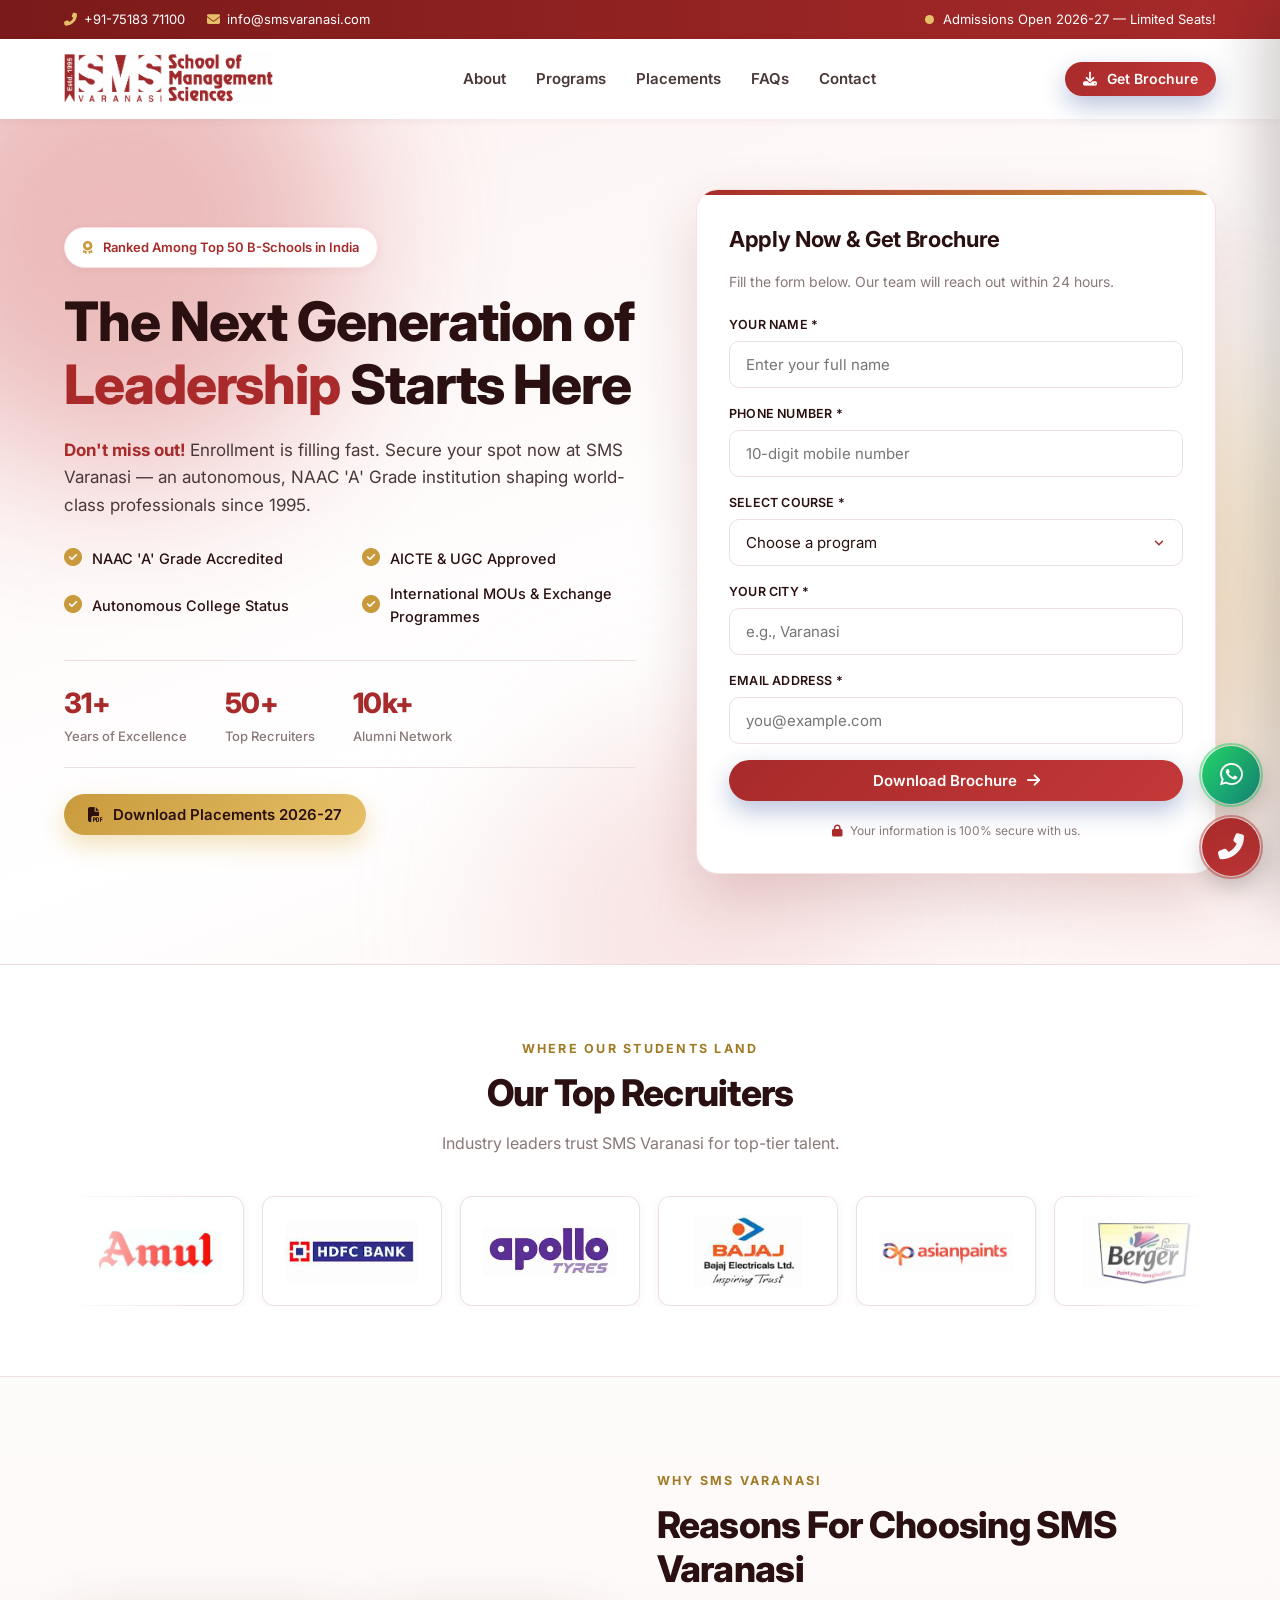
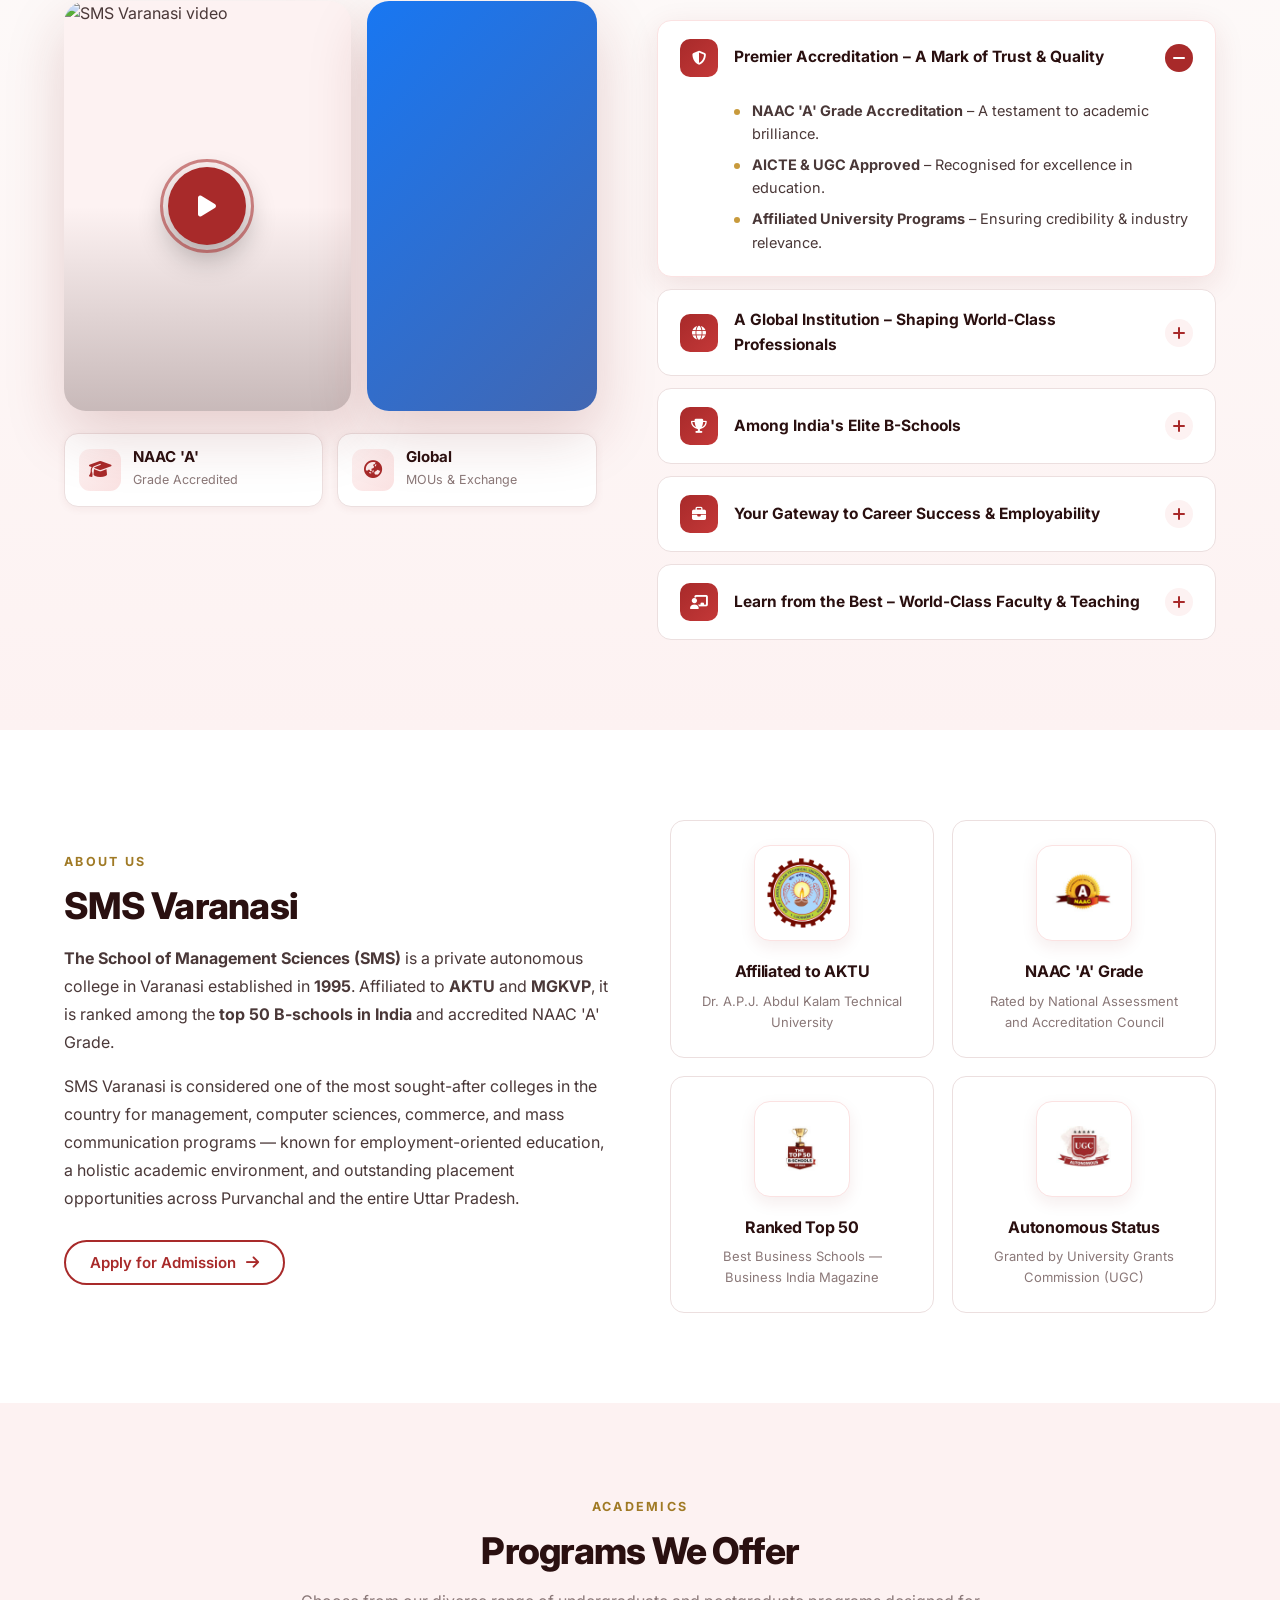
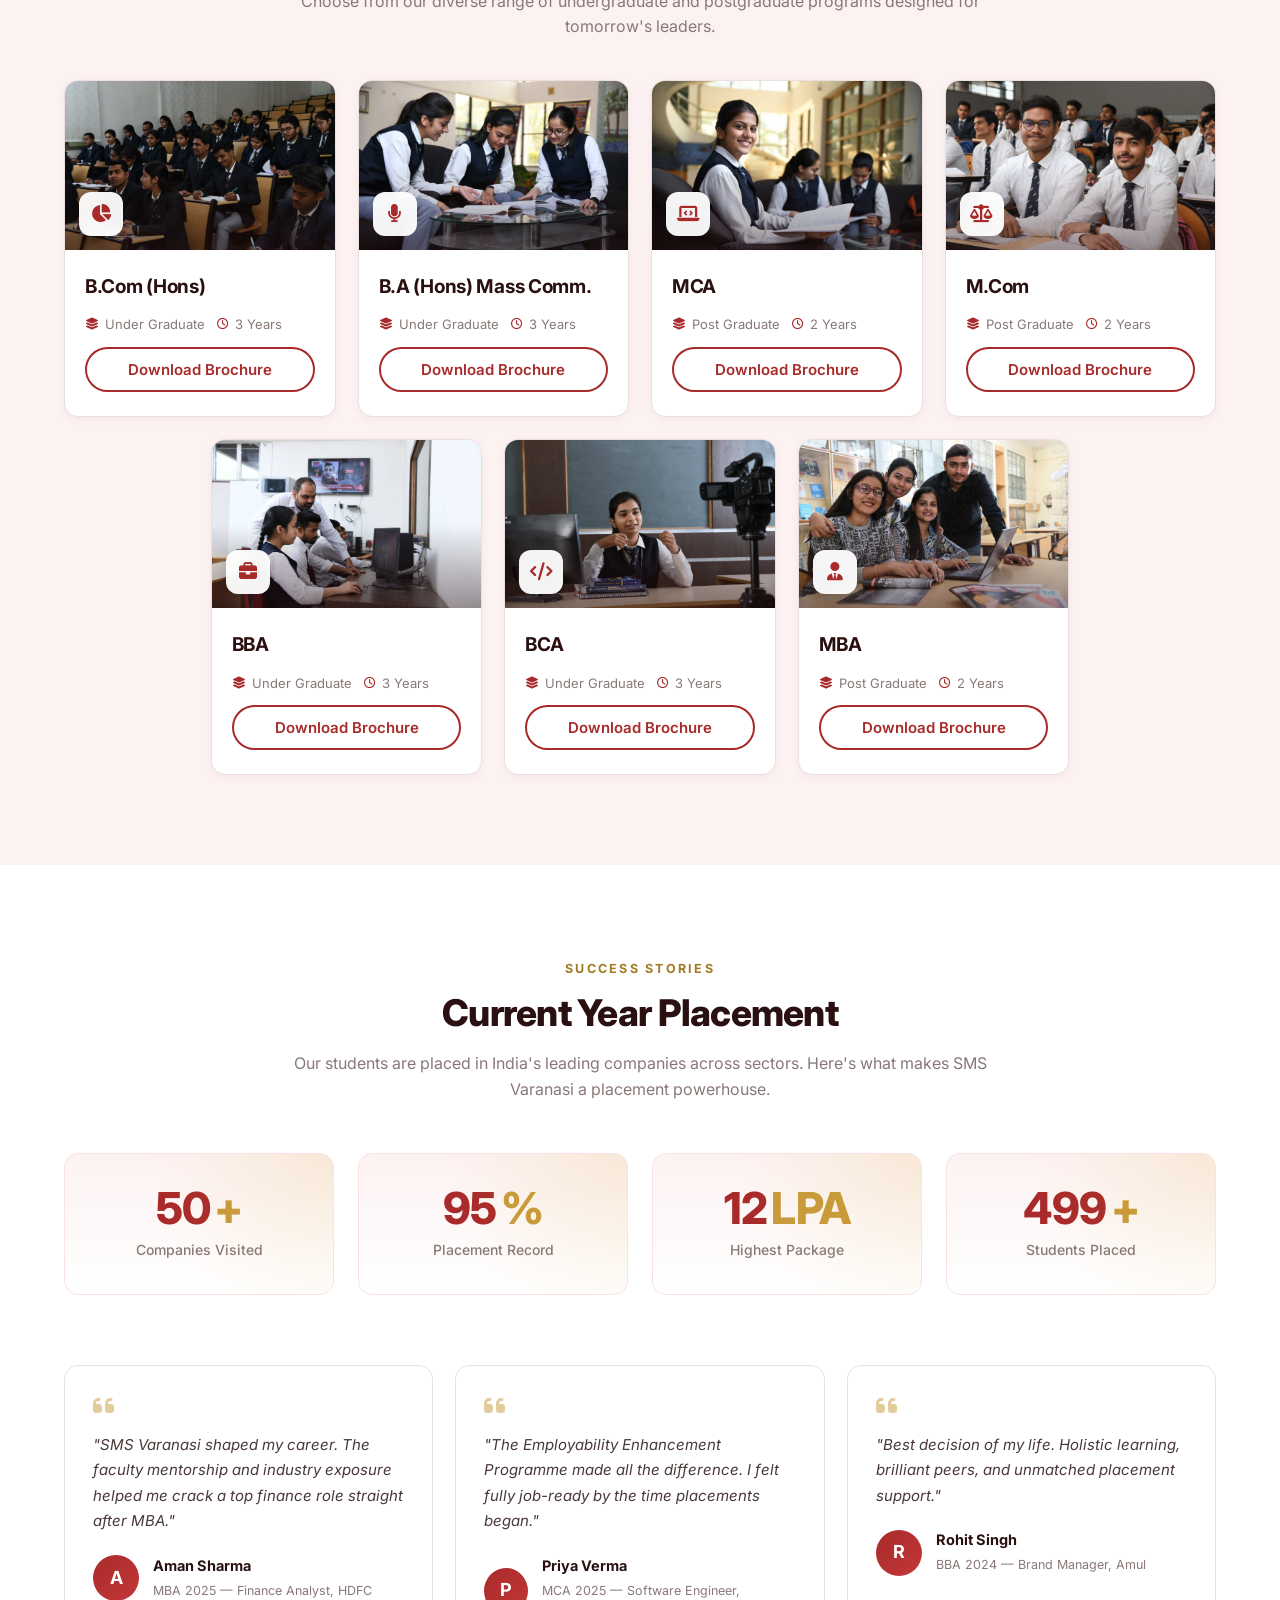
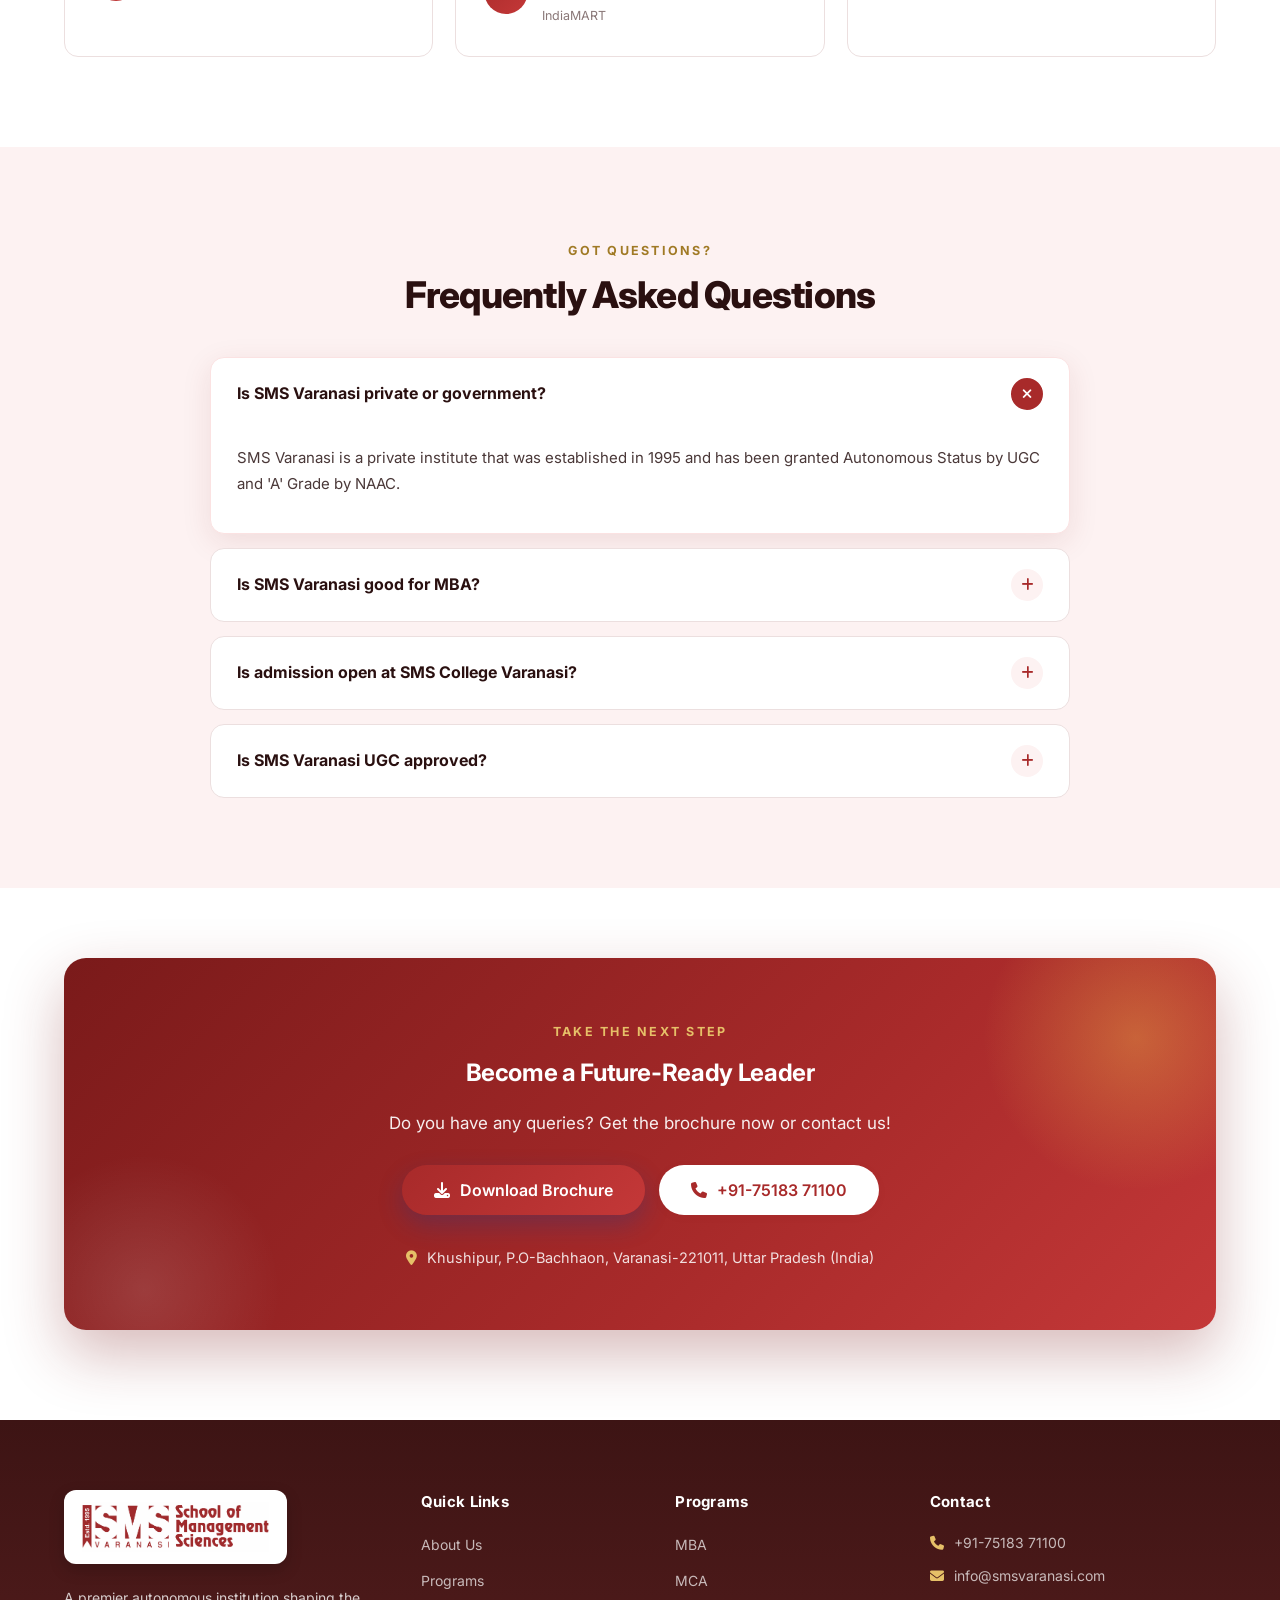
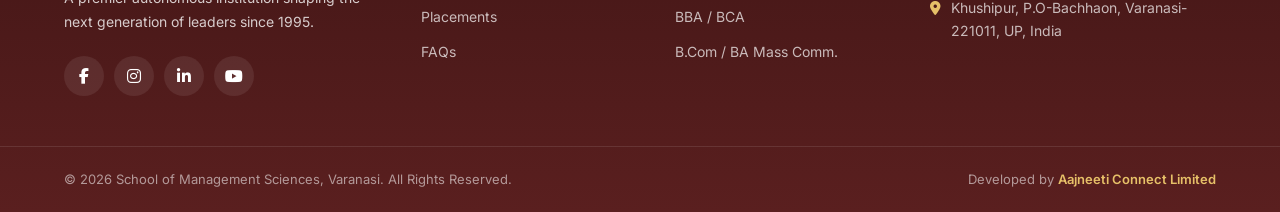
==== commit 7b76d5d1: "update" ====
--- a/index.html
+++ b/index.html
@@ -4,7 +4,7 @@
     <meta charset="UTF-8">
     <meta name="viewport" content="width=device-width, initial-scale=1.0">
     <title>Admissions Inquiry – SMS Varanasi | Top B-School in India</title>
-    <meta name="description" content="SMS Varanasi - NAAC 'A' Grade, Autonomous College, Ranked among Top 50 B-Schools in India. Apply for MBA, MCA, BBA, BCA, B.Com(H), BA Mass Comm, M.Com 2025-26.">
+    <meta name="description" content="SMS Varanasi - NAAC 'A' Grade, Autonomous College, Ranked among Top 50 B-Schools in India. Apply for MBA, MCA, BBA, BCA, B.Com(H), BA Mass Comm, M.Com 2026-27.">
     <link rel="icon" type="image/png" href="assets/logo.png">
     <link rel="apple-touch-icon" href="assets/logo.png">
     <link rel="stylesheet" href="styles.css">
@@ -24,7 +24,7 @@
             </div>
             <div class="top-strip-right">
                 <span class="pulse-dot"></span>
-                <span>Admissions Open 2025-26 — Limited Seats!</span>
+                <span>Admissions Open 2026-27 — Limited Seats!</span>
             </div>
         </div>
     </div>
@@ -119,7 +119,7 @@
 
                 <div class="hero-stats">
                     <div class="stat">
-                        <div class="stat-num">30+</div>
+                        <div class="stat-num">31+</div>
                         <div class="stat-label">Years of Excellence</div>
                     </div>
                     <div class="stat">
@@ -134,7 +134,7 @@
 
                 <div class="hero-cta">
                     <button class="btn btn-secondary" data-modal-open="brochureModal">
-                        <i class="fas fa-file-pdf"></i> Download Placements 2025-26
+                        <i class="fas fa-file-pdf"></i> Download Placements 2026-27
                     </button>
                 </div>
             </div>
@@ -577,7 +577,7 @@
                         <div class="avatar">A</div>
                         <div>
                             <strong>Aman Sharma</strong>
-                            <span>MBA 2024 — Finance Analyst, HDFC</span>
+                            <span>MBA 2025 — Finance Analyst, HDFC</span>
                         </div>
                     </div>
                 </div>
@@ -588,7 +588,7 @@
                         <div class="avatar">P</div>
                         <div>
                             <strong>Priya Verma</strong>
-                            <span>MCA 2024 — Software Engineer, IndiaMART</span>
+                            <span>MCA 2025 — Software Engineer, IndiaMART</span>
                         </div>
                     </div>
                 </div>
@@ -599,7 +599,7 @@
                         <div class="avatar">R</div>
                         <div>
                             <strong>Rohit Singh</strong>
-                            <span>BBA 2023 — Brand Manager, Amul</span>
+                            <span>BBA 2024 — Brand Manager, Amul</span>
                         </div>
                     </div>
                 </div>
@@ -644,7 +644,7 @@
                         <span class="faq-toggle"><i class="fas fa-plus"></i></span>
                     </summary>
                     <div class="faq-ans">
-                        <p>Yes — admissions are currently open for various UG and PG courses at SMS Varanasi for the 2025-26 academic session.</p>
+                        <p>Yes — admissions are currently open for various UG and PG courses at SMS Varanasi for the 2026-27 academic session.</p>
                     </div>
                 </details>
 
@@ -768,7 +768,7 @@
                     <ul class="modal-points">
                         <li><i class="fas fa-check"></i> Detailed program structure</li>
                         <li><i class="fas fa-check"></i> Fee &amp; scholarship information</li>
-                        <li><i class="fas fa-check"></i> 2025-26 placement report</li>
+                        <li><i class="fas fa-check"></i> 2026-27 placement report</li>
                         <li><i class="fas fa-check"></i> Campus &amp; facilities overview</li>
                     </ul>
                 </div>
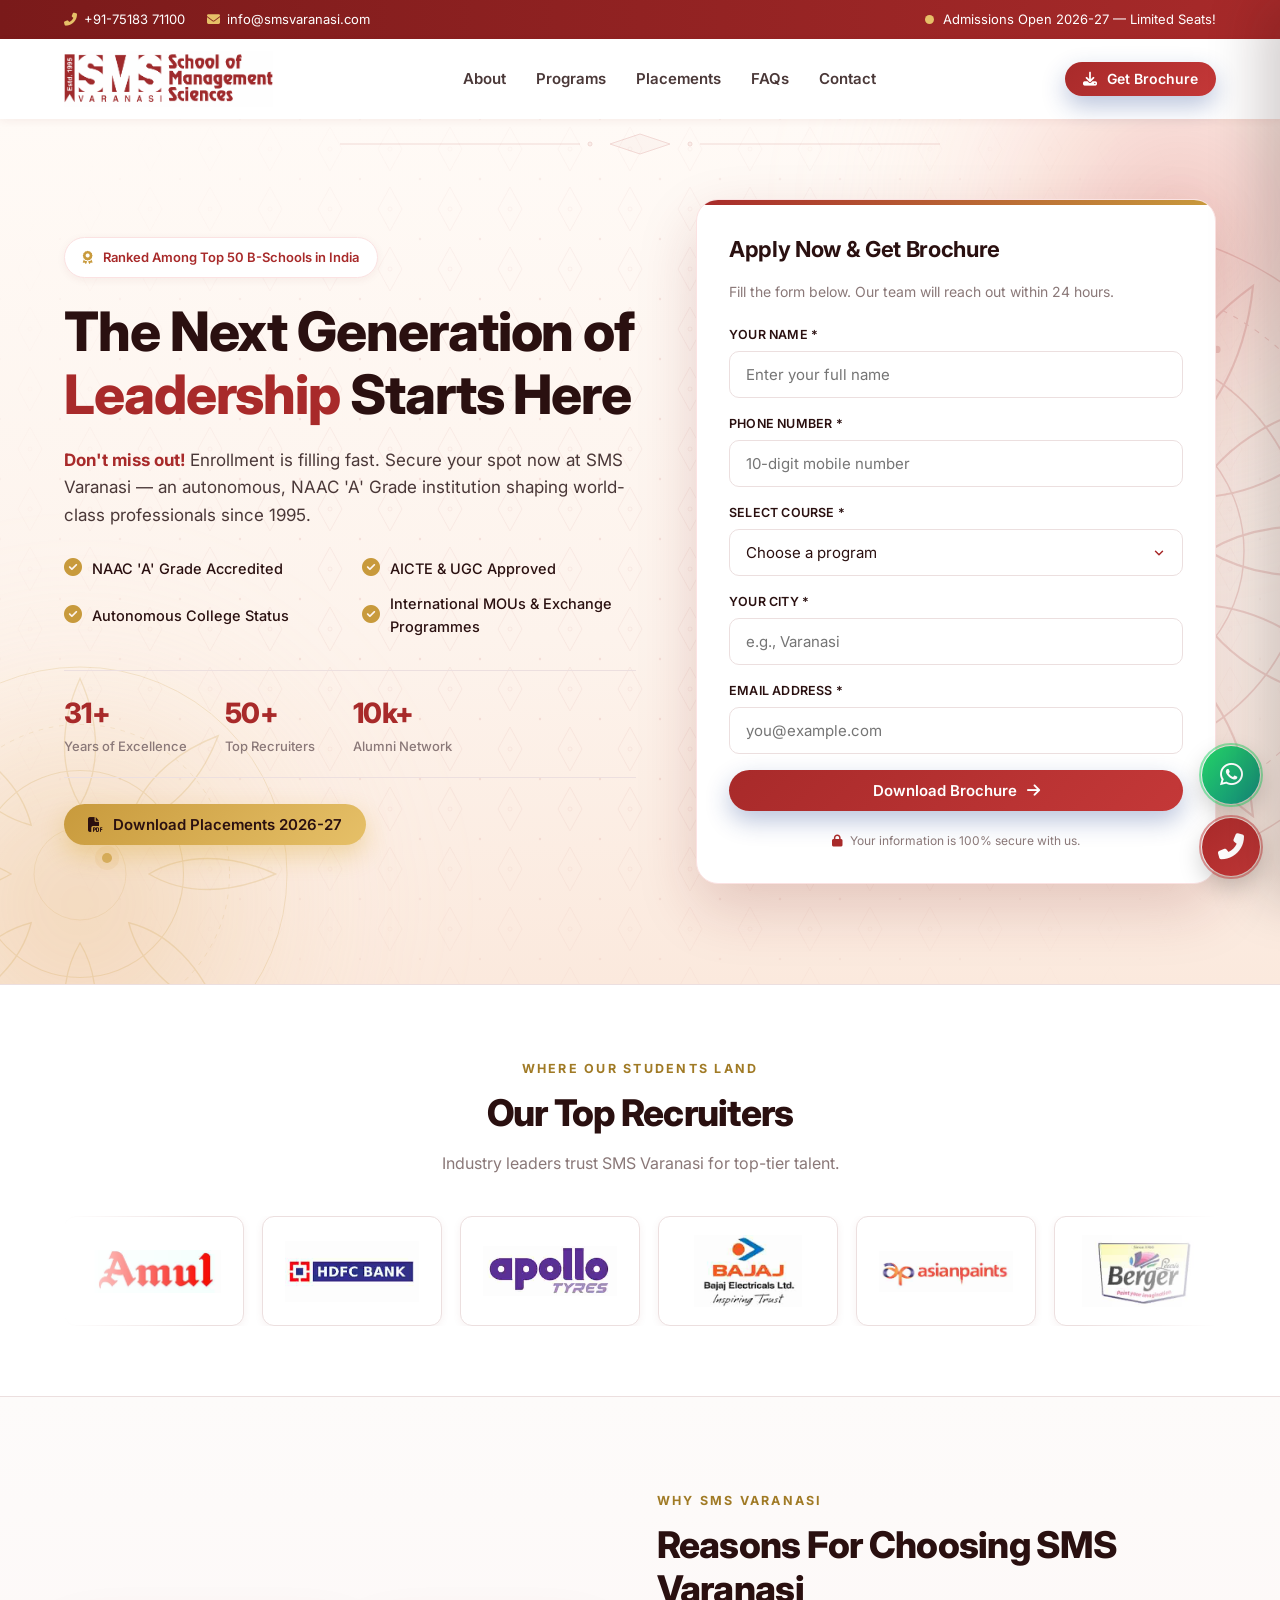
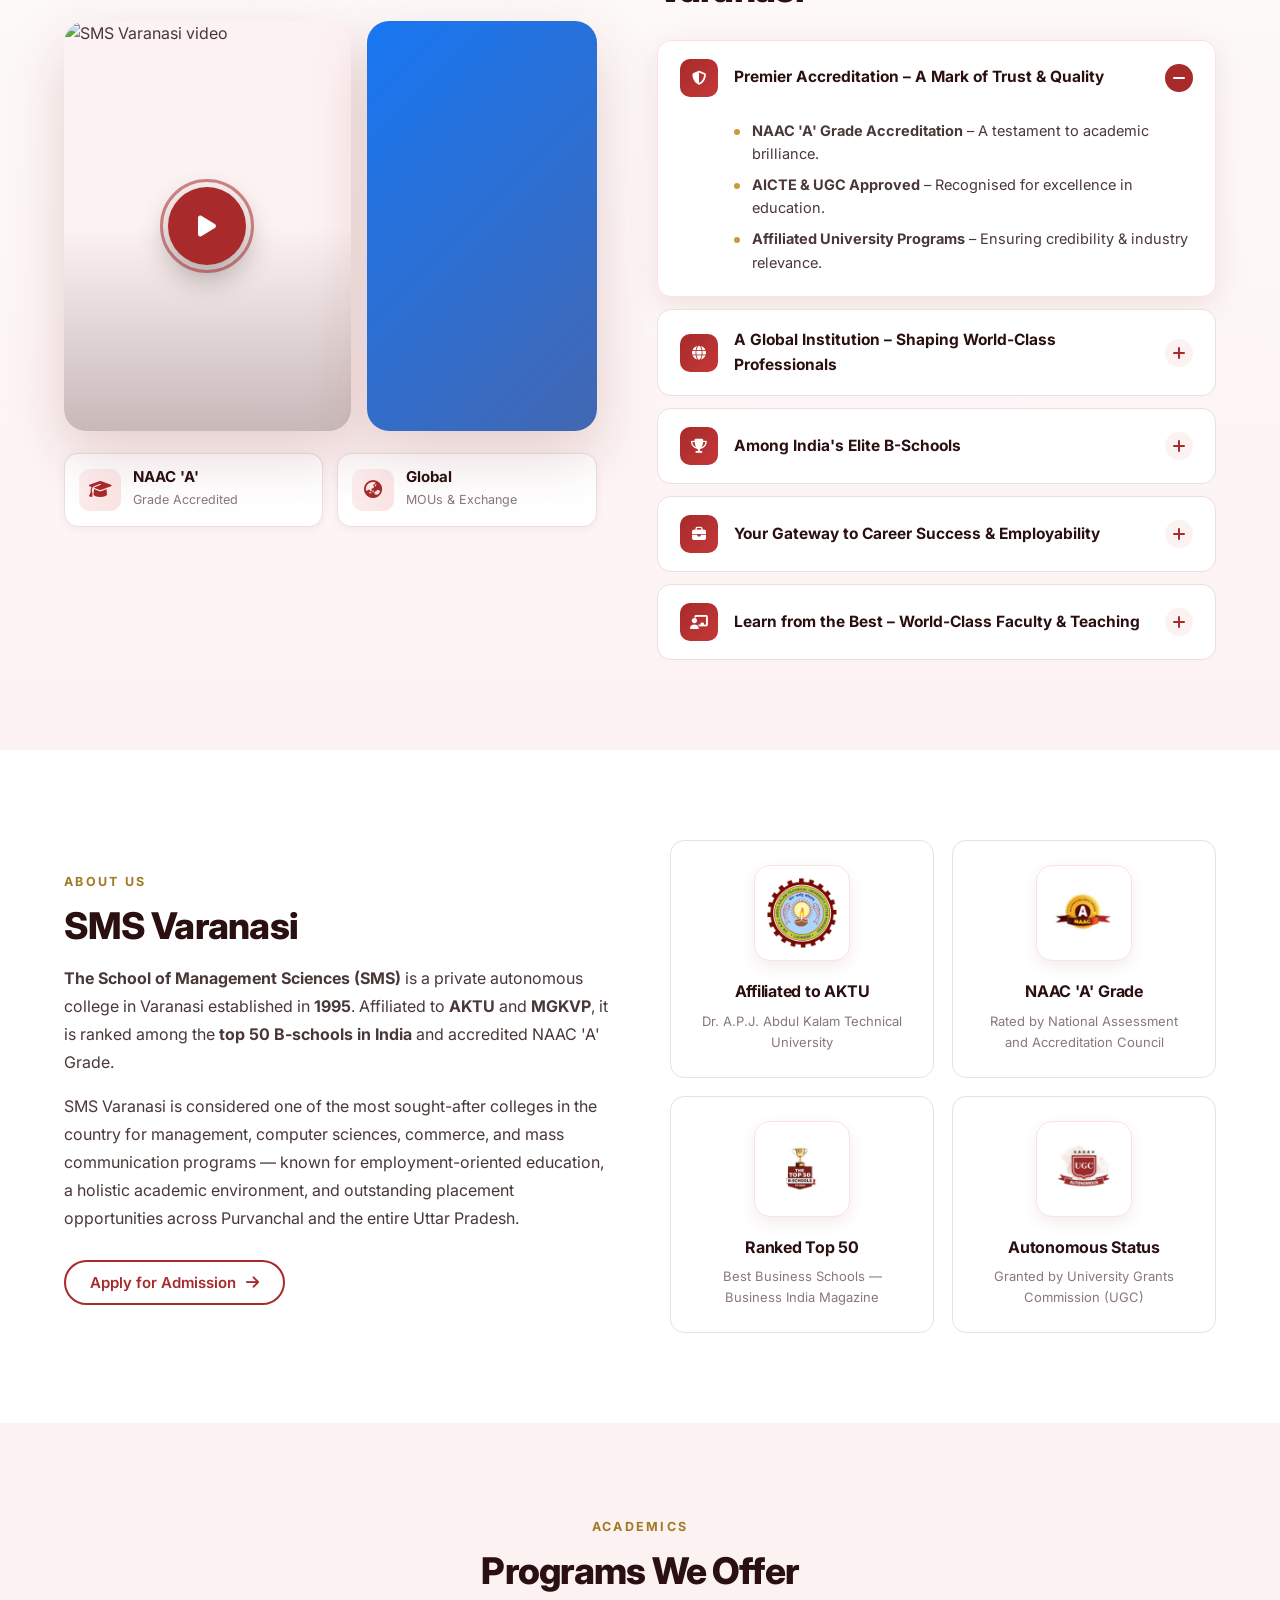
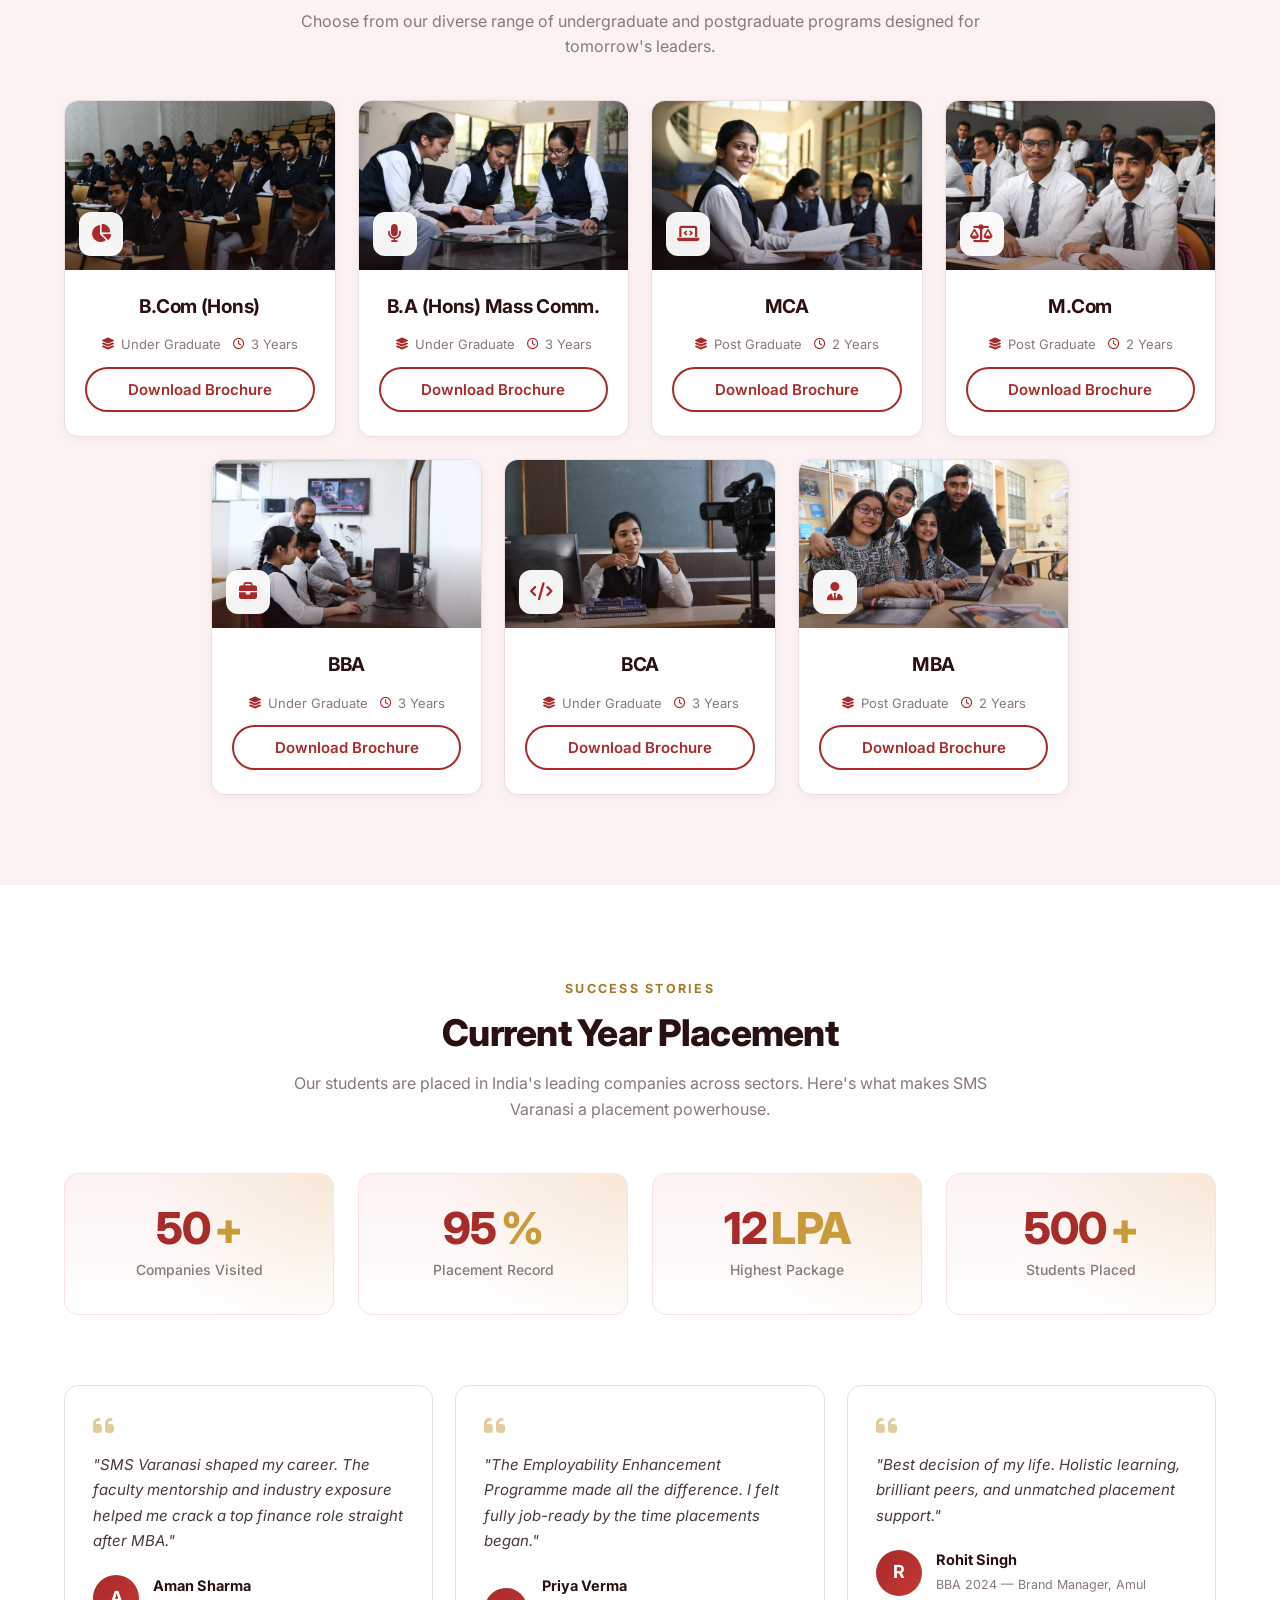
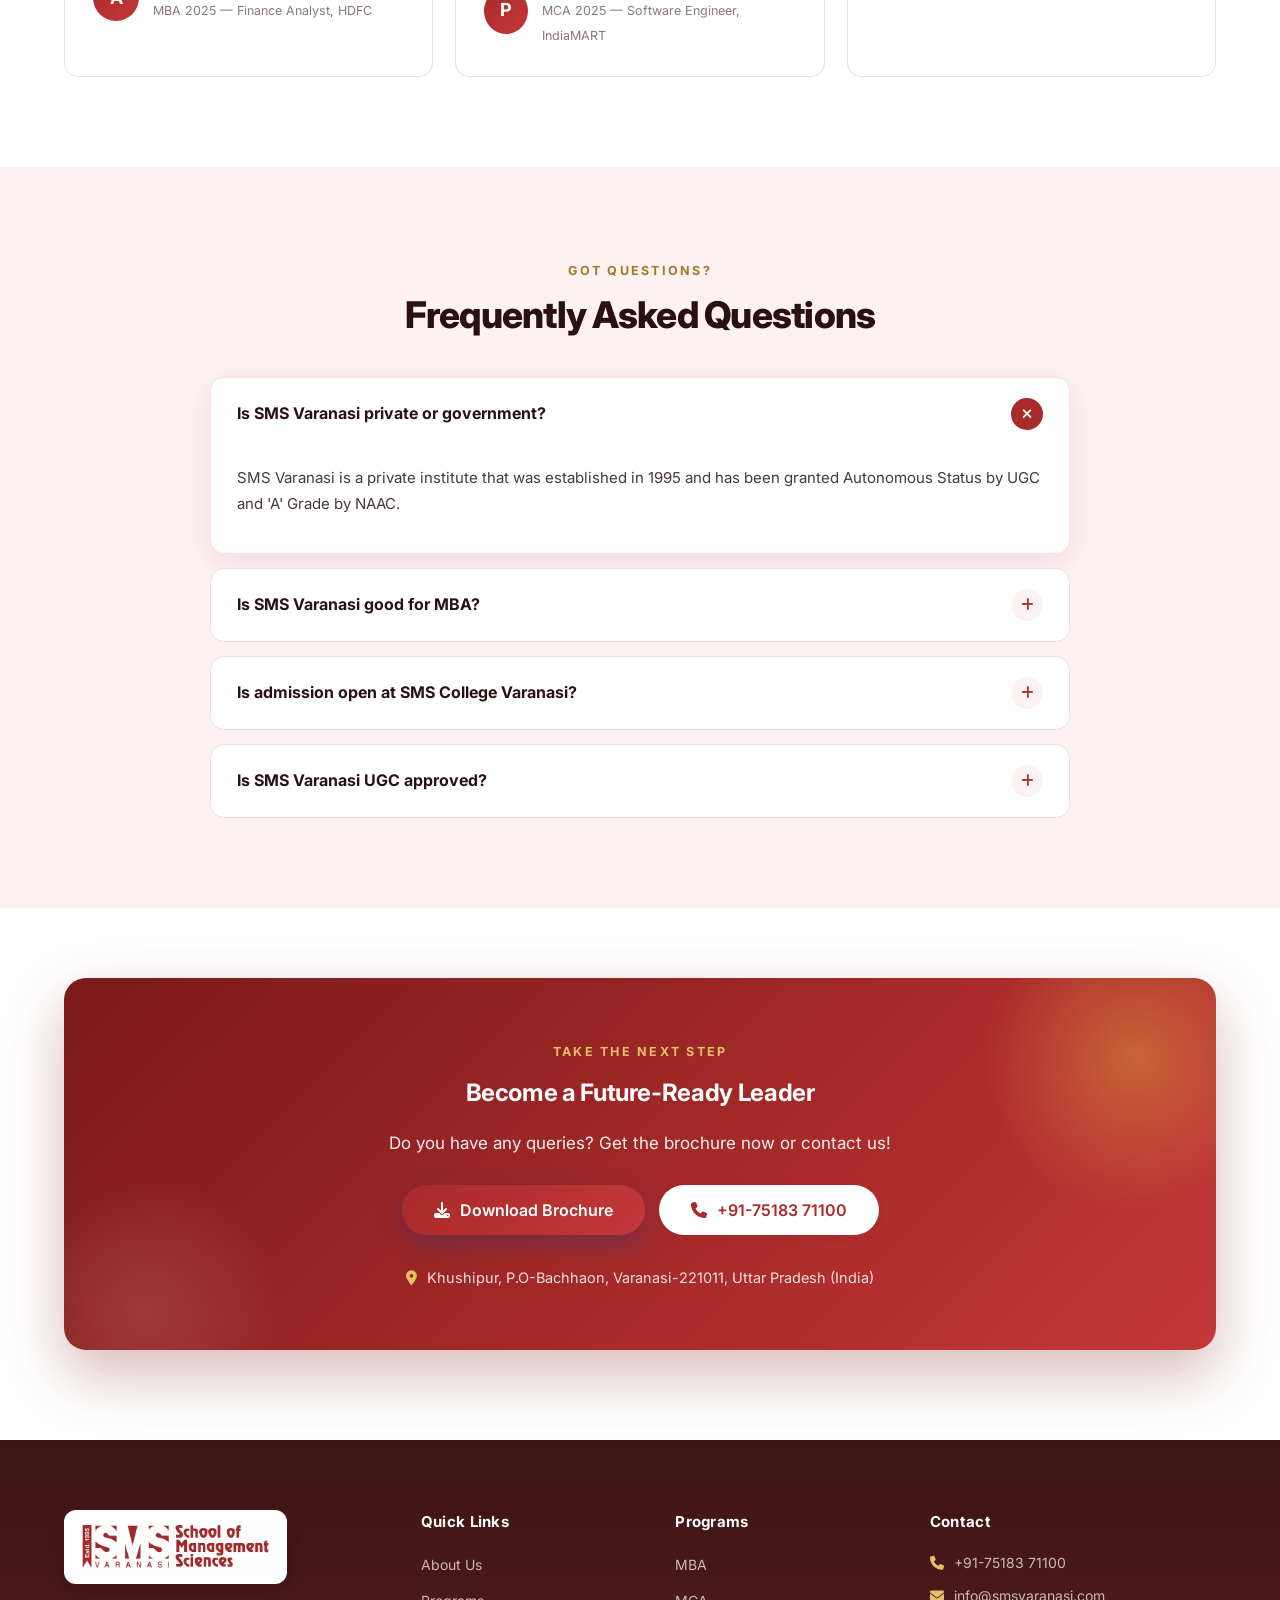
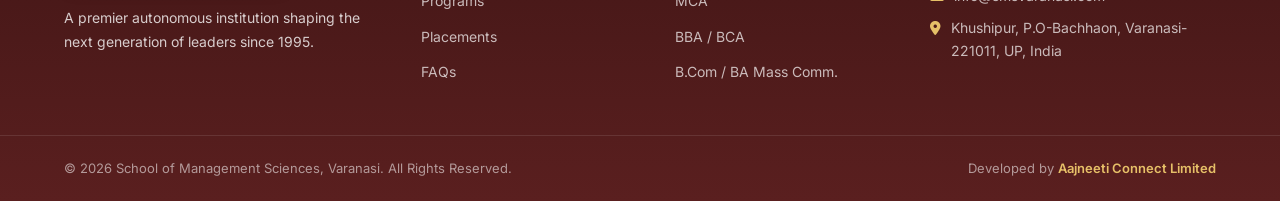
==== commit b41554cf: "update" ====
--- a/index.html
+++ b/index.html
@@ -692,12 +692,6 @@
                     <img src="assets/logo.png" alt="SMS Varanasi">
                 </a>
                 <p>A premier autonomous institution shaping the next generation of leaders since 1995.</p>
-                <div class="socials">
-                    <a href="#" aria-label="Facebook"><i class="fab fa-facebook-f"></i></a>
-                    <a href="#" aria-label="Instagram"><i class="fab fa-instagram"></i></a>
-                    <a href="#" aria-label="LinkedIn"><i class="fab fa-linkedin-in"></i></a>
-                    <a href="#" aria-label="YouTube"><i class="fab fa-youtube"></i></a>
-                </div>
             </div>
 
             <div class="footer-col">
--- a/styles.css
+++ b/styles.css
@@ -301,23 +301,148 @@
     display: block;
 }
 
-/* ---------- Hero ---------- */
+/* ---------- Hero (luxe printed / heritage premium) ---------- */
 .hero {
     position: relative;
-    padding: 70px 0 90px;
-    background: linear-gradient(160deg, var(--brand-50) 0%, #fff 60%, var(--cream) 100%);
+    padding: 80px 0 100px;
     overflow: hidden;
-}
-.hero-bg { position: absolute; inset: 0; pointer-events: none; overflow: hidden; }
+    isolation: isolate;
+    background:
+        linear-gradient(180deg, #fffaf6 0%, #fdf3ec 60%, #fbe9dd 100%);
+}
+
+/* Soft maroon halo top-right */
+.hero::before {
+    content: "";
+    position: absolute;
+    top: -260px; right: -260px;
+    width: 720px; height: 720px;
+    border-radius: 50%;
+    background:
+        radial-gradient(circle at 50% 50%,
+            rgba(196, 56, 56, 0.30) 0%,
+            rgba(232, 120, 100, 0.18) 25%,
+            rgba(248, 200, 180, 0.10) 45%,
+            transparent 70%);
+    filter: blur(50px);
+    z-index: -2;
+    pointer-events: none;
+}
+
+/* Soft gold halo bottom-left */
+.hero::after {
+    content: "";
+    position: absolute;
+    bottom: -260px; left: -260px;
+    width: 680px; height: 680px;
+    border-radius: 50%;
+    background:
+        radial-gradient(circle at 50% 50%,
+            rgba(218, 165, 88, 0.30) 0%,
+            rgba(232, 188, 128, 0.16) 30%,
+            rgba(252, 232, 200, 0.08) 50%,
+            transparent 70%);
+    filter: blur(50px);
+    z-index: -2;
+    pointer-events: none;
+}
+
+/* Printed pattern layers */
+.hero-bg {
+    position: absolute;
+    inset: 0;
+    pointer-events: none;
+    overflow: hidden;
+    z-index: -1;
+}
+
+/* Layer 1: Subtle damask-style repeating pattern (small diamonds + dots) */
+.hero-bg::before {
+    content: "";
+    position: absolute;
+    inset: 0;
+    background-image:
+        url("data:image/svg+xml;utf8,<svg xmlns='http://www.w3.org/2000/svg' viewBox='0 0 60 60'><g fill='none' stroke='%23a82a2a' stroke-width='0.6' opacity='0.18'><path d='M30 8 L42 30 L30 52 L18 30 Z'/><circle cx='30' cy='30' r='2'/><circle cx='0' cy='0' r='1.2' fill='%23a82a2a' stroke='none'/><circle cx='60' cy='0' r='1.2' fill='%23a82a2a' stroke='none'/><circle cx='0' cy='60' r='1.2' fill='%23a82a2a' stroke='none'/><circle cx='60' cy='60' r='1.2' fill='%23a82a2a' stroke='none'/></g></svg>");
+    background-size: 60px 60px;
+    opacity: 0.55;
+    mask-image: radial-gradient(ellipse 75% 85% at 50% 50%, #000 35%, transparent 80%);
+    -webkit-mask-image: radial-gradient(ellipse 75% 85% at 50% 50%, #000 35%, transparent 80%);
+}
+
+/* Layer 2: Large ornamental mandala (right side, watermark feel) */
+.hero-bg::after {
+    content: "";
+    position: absolute;
+    top: 50%;
+    right: -180px;
+    transform: translateY(-50%);
+    width: 720px;
+    height: 720px;
+    background-image: url("data:image/svg+xml;utf8,<svg xmlns='http://www.w3.org/2000/svg' viewBox='0 0 400 400'><defs><g id='p' fill='none' stroke='%23a82a2a' stroke-width='1.2'><path d='M0,-170 C18,-130 18,-90 0,-60 C-18,-90 -18,-130 0,-170 Z'/></g><g id='dot'><circle r='2' fill='%23a82a2a'/></g></defs><g transform='translate(200,200)' opacity='0.16'><circle r='180' fill='none' stroke='%23a82a2a' stroke-width='0.8'/><circle r='150' fill='none' stroke='%23a82a2a' stroke-width='0.6' stroke-dasharray='3 4'/><circle r='115' fill='none' stroke='%23a82a2a' stroke-width='1'/><circle r='80' fill='none' stroke='%23a82a2a' stroke-width='0.8'/><circle r='50' fill='none' stroke='%23a82a2a' stroke-width='0.6'/><circle r='20' fill='none' stroke='%23a82a2a' stroke-width='0.6'/><g><use href='%23p'/><use href='%23p' transform='rotate(30)'/><use href='%23p' transform='rotate(60)'/><use href='%23p' transform='rotate(90)'/><use href='%23p' transform='rotate(120)'/><use href='%23p' transform='rotate(150)'/><use href='%23p' transform='rotate(180)'/><use href='%23p' transform='rotate(210)'/><use href='%23p' transform='rotate(240)'/><use href='%23p' transform='rotate(270)'/><use href='%23p' transform='rotate(300)'/><use href='%23p' transform='rotate(330)'/></g><g><use href='%23dot' transform='translate(0,-130)'/><use href='%23dot' transform='translate(65,-112)'/><use href='%23dot' transform='translate(112,-65)'/><use href='%23dot' transform='translate(130,0)'/><use href='%23dot' transform='translate(112,65)'/><use href='%23dot' transform='translate(65,112)'/><use href='%23dot' transform='translate(0,130)'/><use href='%23dot' transform='translate(-65,112)'/><use href='%23dot' transform='translate(-112,65)'/><use href='%23dot' transform='translate(-130,0)'/><use href='%23dot' transform='translate(-112,-65)'/><use href='%23dot' transform='translate(-65,-112)'/></g></g></svg>");
+    background-repeat: no-repeat;
+    background-size: contain;
+    animation: spinSlow 90s linear infinite;
+}
+
+/* Mirror mandala on left (smaller, gold-tinted) */
 .hero-blob {
     position: absolute;
-    border-radius: 50%;
-    filter: blur(80px);
-    opacity: 0.45;
-}
-.hero-blob-1 { width: 480px; height: 480px; background: var(--brand-light); top: -120px; left: -120px; opacity: 0.30; }
-.hero-blob-2 { width: 420px; height: 420px; background: var(--gold-light); top: 30%; right: -100px; opacity: 0.28; }
-.hero-blob-3 { width: 360px; height: 360px; background: #f0c5c5; bottom: -120px; left: 40%; opacity: 0.40; }
+    pointer-events: none;
+}
+.hero-blob-1 {
+    width: 460px; height: 460px;
+    bottom: -120px; left: -150px;
+    background-image: url("data:image/svg+xml;utf8,<svg xmlns='http://www.w3.org/2000/svg' viewBox='0 0 400 400'><defs><g id='p2' fill='none' stroke='%23c89a3c' stroke-width='1.2'><path d='M0,-170 C18,-130 18,-90 0,-60 C-18,-90 -18,-130 0,-170 Z'/></g></defs><g transform='translate(200,200)' opacity='0.20'><circle r='180' fill='none' stroke='%23c89a3c' stroke-width='0.8'/><circle r='130' fill='none' stroke='%23c89a3c' stroke-width='0.6' stroke-dasharray='4 5'/><circle r='90' fill='none' stroke='%23c89a3c' stroke-width='1'/><circle r='40' fill='none' stroke='%23c89a3c' stroke-width='0.6'/><g><use href='%23p2'/><use href='%23p2' transform='rotate(45)'/><use href='%23p2' transform='rotate(90)'/><use href='%23p2' transform='rotate(135)'/><use href='%23p2' transform='rotate(180)'/><use href='%23p2' transform='rotate(225)'/><use href='%23p2' transform='rotate(270)'/><use href='%23p2' transform='rotate(315)'/></g></g></svg>");
+    background-repeat: no-repeat;
+    background-size: contain;
+    animation: spinSlowRev 120s linear infinite;
+}
+
+/* Decorative horizontal ornament — top accent line with diamond */
+.hero-blob-2 {
+    width: 100%;
+    height: 30px;
+    top: 10px;
+    left: 0;
+    background-image: url("data:image/svg+xml;utf8,<svg xmlns='http://www.w3.org/2000/svg' viewBox='0 0 600 30'><g stroke='%23a82a2a' stroke-width='0.8' fill='none' opacity='0.22'><line x1='0' y1='15' x2='240' y2='15'/><line x1='360' y1='15' x2='600' y2='15'/><path d='M270,15 L300,5 L330,15 L300,25 Z' fill='%23a82a2a' fill-opacity='0.15'/><circle cx='250' cy='15' r='2' fill='%23a82a2a' fill-opacity='0.3'/><circle cx='350' cy='15' r='2' fill='%23a82a2a' fill-opacity='0.3'/></g></svg>");
+    background-repeat: no-repeat;
+    background-position: center;
+    background-size: 600px 30px;
+    opacity: 0.9;
+}
+
+/* Floating accent dot near bottom-center */
+.hero-blob-3 {
+    width: 10px; height: 10px;
+    border-radius: 50%;
+    background: var(--gold);
+    box-shadow: 0 0 0 7px rgba(218, 165, 88, 0.18);
+    bottom: 14%; left: 8%;
+    opacity: 0.7;
+    animation: dotPulse 3.8s ease-in-out infinite;
+}
+
+@keyframes spinSlow {
+    from { transform: translateY(-50%) rotate(0deg); }
+    to { transform: translateY(-50%) rotate(360deg); }
+}
+@keyframes spinSlowRev {
+    from { transform: rotate(0deg); }
+    to { transform: rotate(-360deg); }
+}
+@keyframes dotPulse {
+    0%, 100% { transform: scale(1); opacity: 0.55; }
+    50% { transform: scale(1.3); opacity: 0.9; }
+}
+
+@media (prefers-reduced-motion: reduce) {
+    .hero-bg::after, .hero-blob-1, .hero-blob-3 { animation: none; }
+}
+
+@media (max-width: 768px) {
+    .hero-bg::after { width: 480px; height: 480px; right: -200px; opacity: 0.6; }
+    .hero-blob-1 { width: 320px; height: 320px; left: -120px; bottom: -90px; }
+}
 
 .hero-inner {
     position: relative;
@@ -969,12 +1094,27 @@
     z-index: 2;
 }
 
-.program-body { padding: 22px 20px 24px; display: flex; flex-direction: column; gap: 12px; flex: 1; }
-.program-body h3 { font-size: 19px; color: var(--ink); }
-.program-meta { display: flex; flex-wrap: wrap; gap: 12px; color: var(--muted); font-size: 13px; }
+.program-body {
+    padding: 22px 20px 24px;
+    display: flex;
+    flex-direction: column;
+    align-items: center;
+    text-align: center;
+    gap: 12px;
+    flex: 1;
+}
+.program-body h3 { font-size: 19px; color: var(--ink); margin: 0; }
+.program-meta {
+    display: flex;
+    flex-wrap: wrap;
+    justify-content: center;
+    gap: 12px;
+    color: var(--muted);
+    font-size: 13px;
+}
 .program-meta span { display: inline-flex; align-items: center; gap: 6px; }
 .program-meta i { color: var(--brand); font-size: 12px; }
-.program-card .btn { margin-top: auto; }
+.program-card .btn { margin-top: auto; width: 100%; }
 
 /* ---------- Placements ---------- */
 .placements { padding: 90px 0; background: var(--white); }
@@ -1157,17 +1297,6 @@
     font-size: 14px;
     line-height: 1.7;
 }
-.socials { display: flex; gap: 10px; }
-.socials a {
-    width: 40px; height: 40px;
-    border-radius: 50%;
-    background: rgba(255, 255, 255, 0.08);
-    color: var(--white);
-    display: grid; place-items: center;
-    transition: var(--transition);
-}
-.socials a:hover { background: var(--gold); color: var(--ink); transform: translateY(-3px); }
-
 .footer-col h5 {
     color: var(--white);
     font-size: 15px;
@@ -1563,7 +1692,6 @@
     .footer-inner { grid-template-columns: 1fr; gap: 30px; padding-bottom: 30px; text-align: center; }
     .footer-brand .logo { justify-content: center; }
     .footer-brand p { max-width: 380px; margin-left: auto; margin-right: auto; }
-    .socials { justify-content: center; }
     .footer-col ul { align-items: center; }
     .contact-list li { justify-content: center; text-align: left; }
     .floating-actions { right: 14px; bottom: 14px; gap: 12px; }
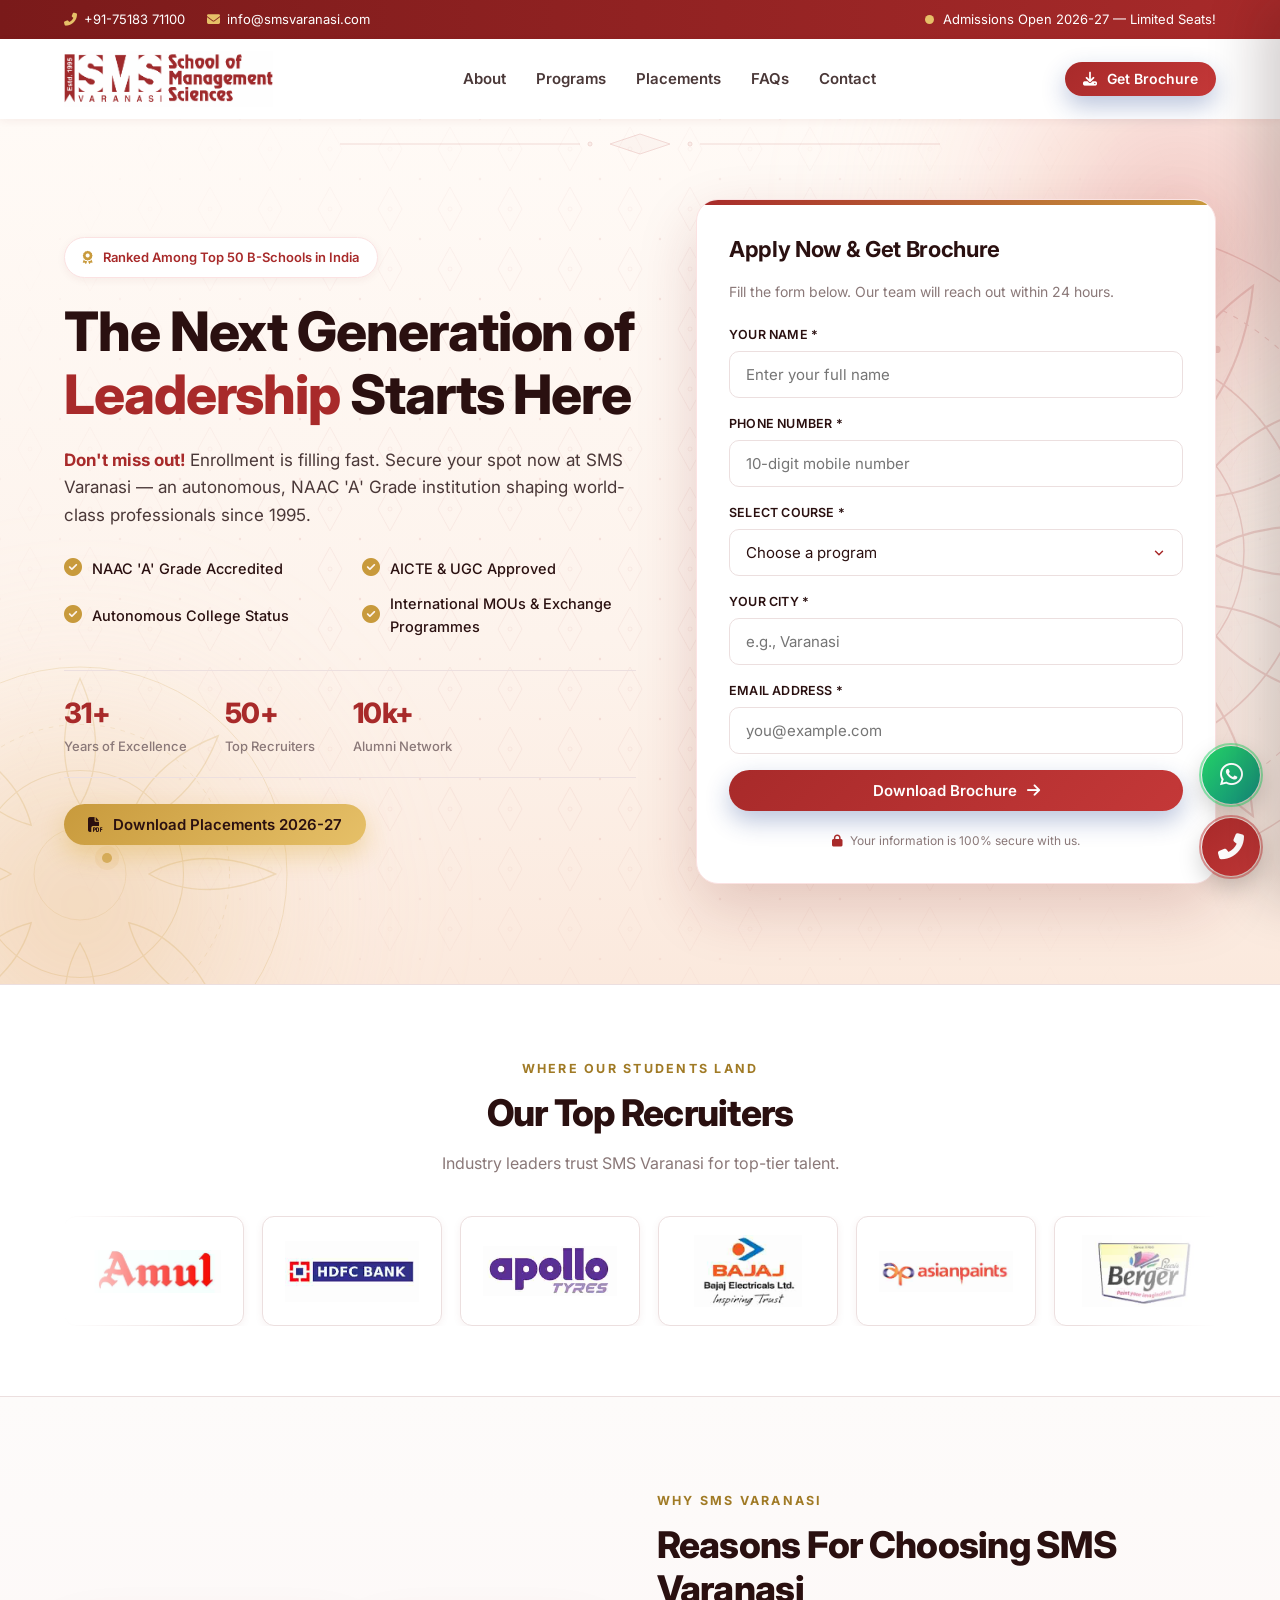
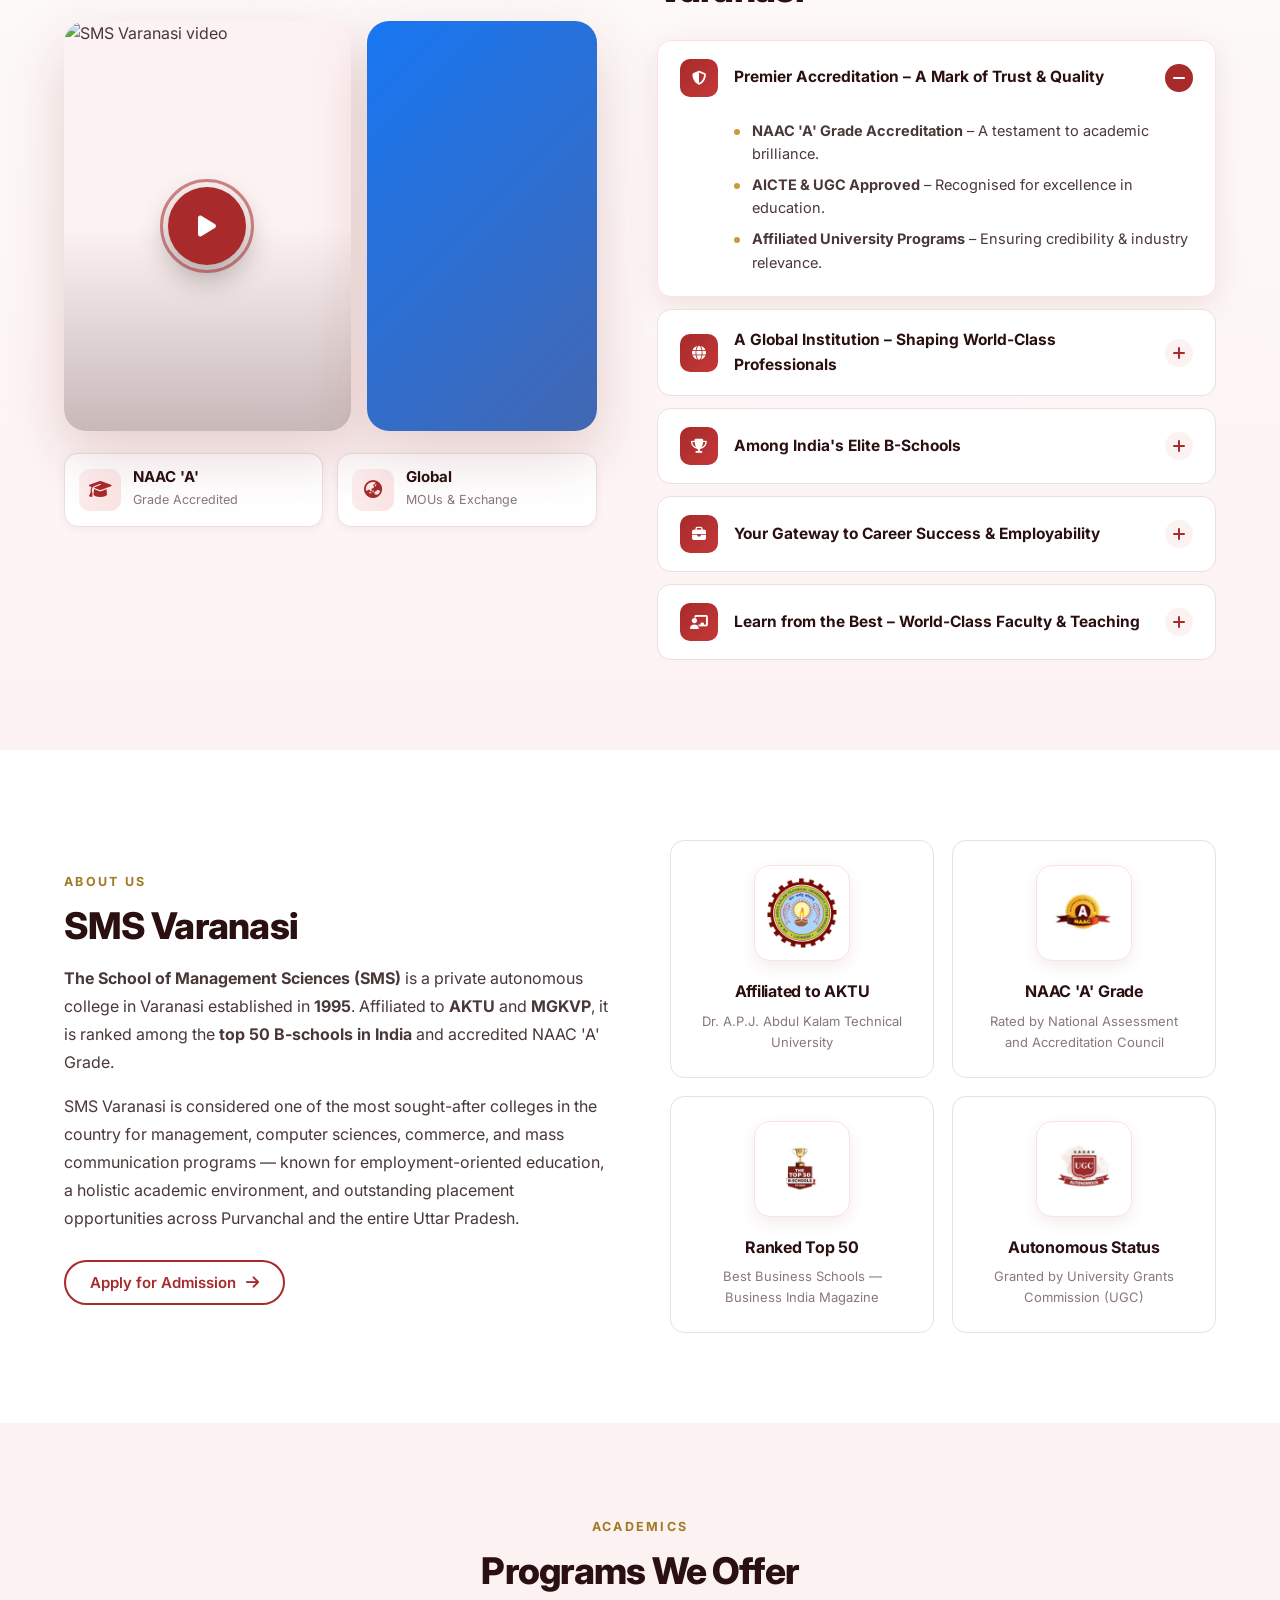
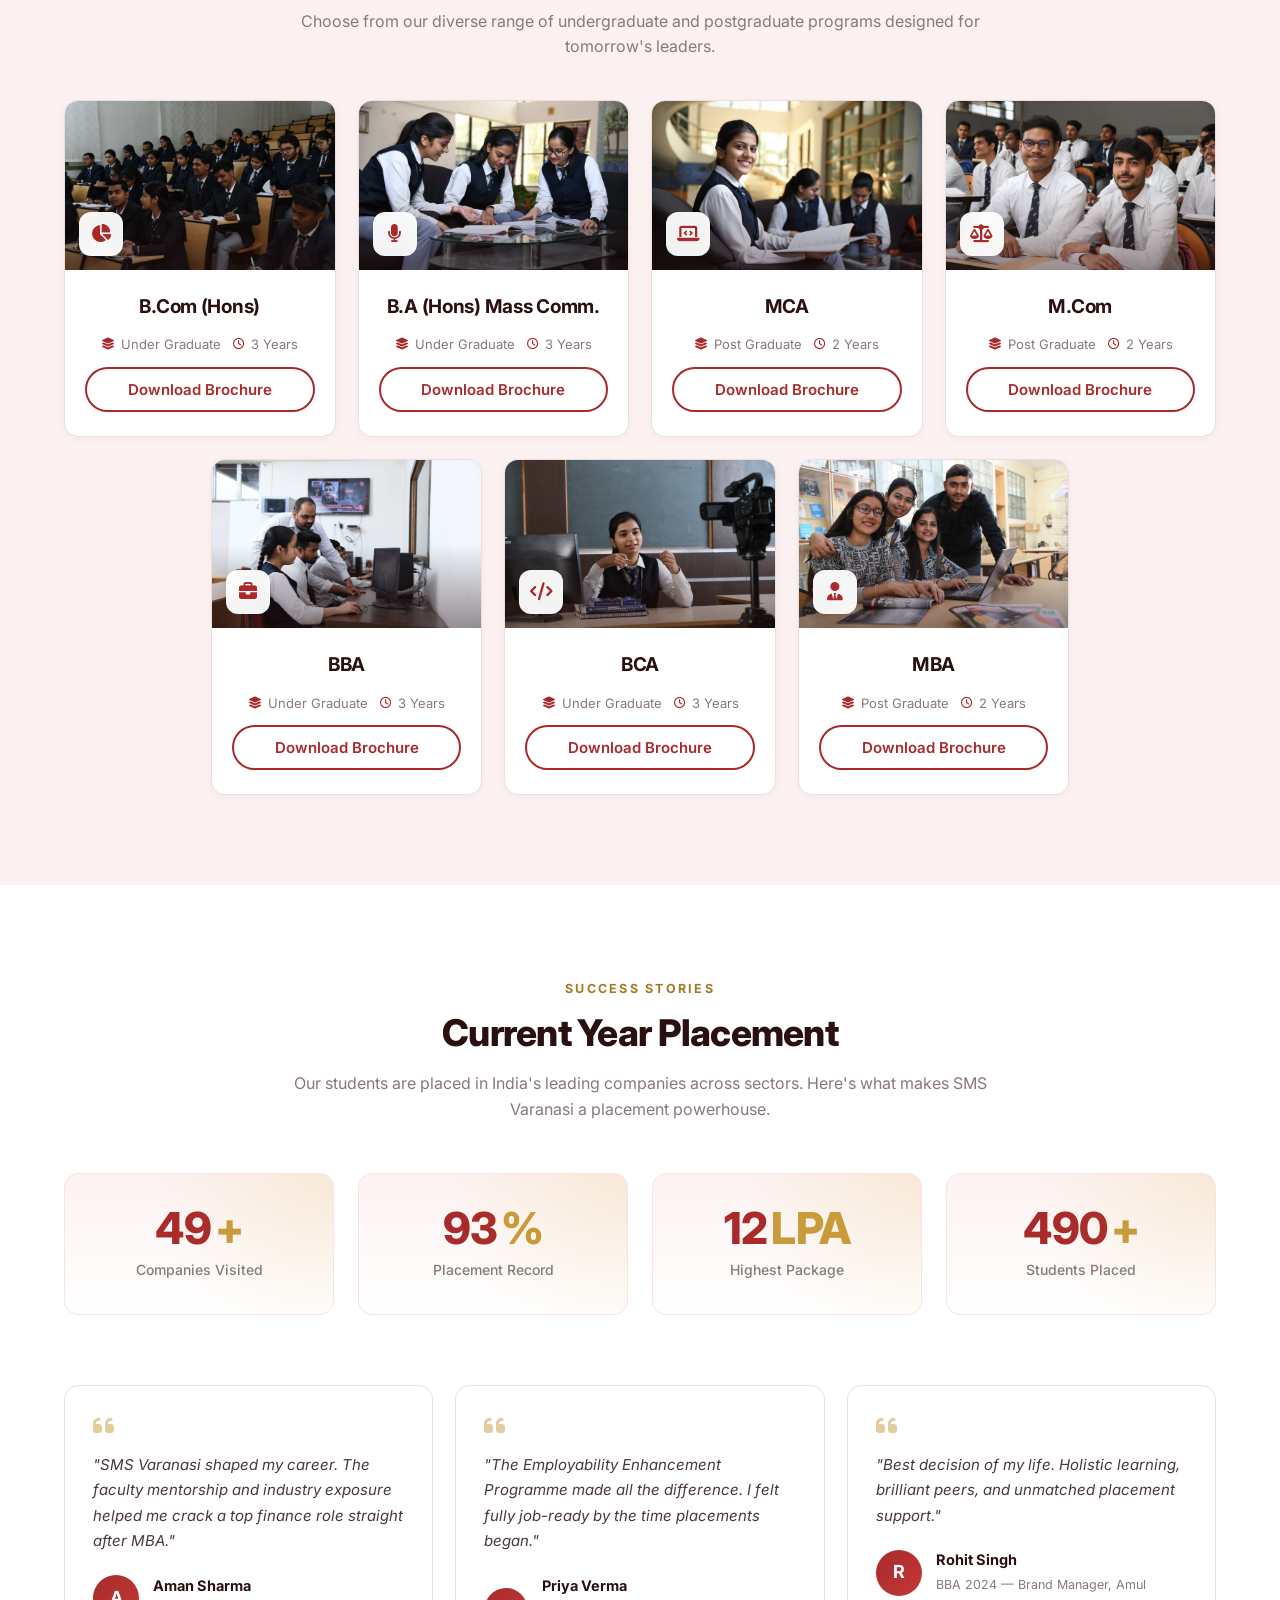
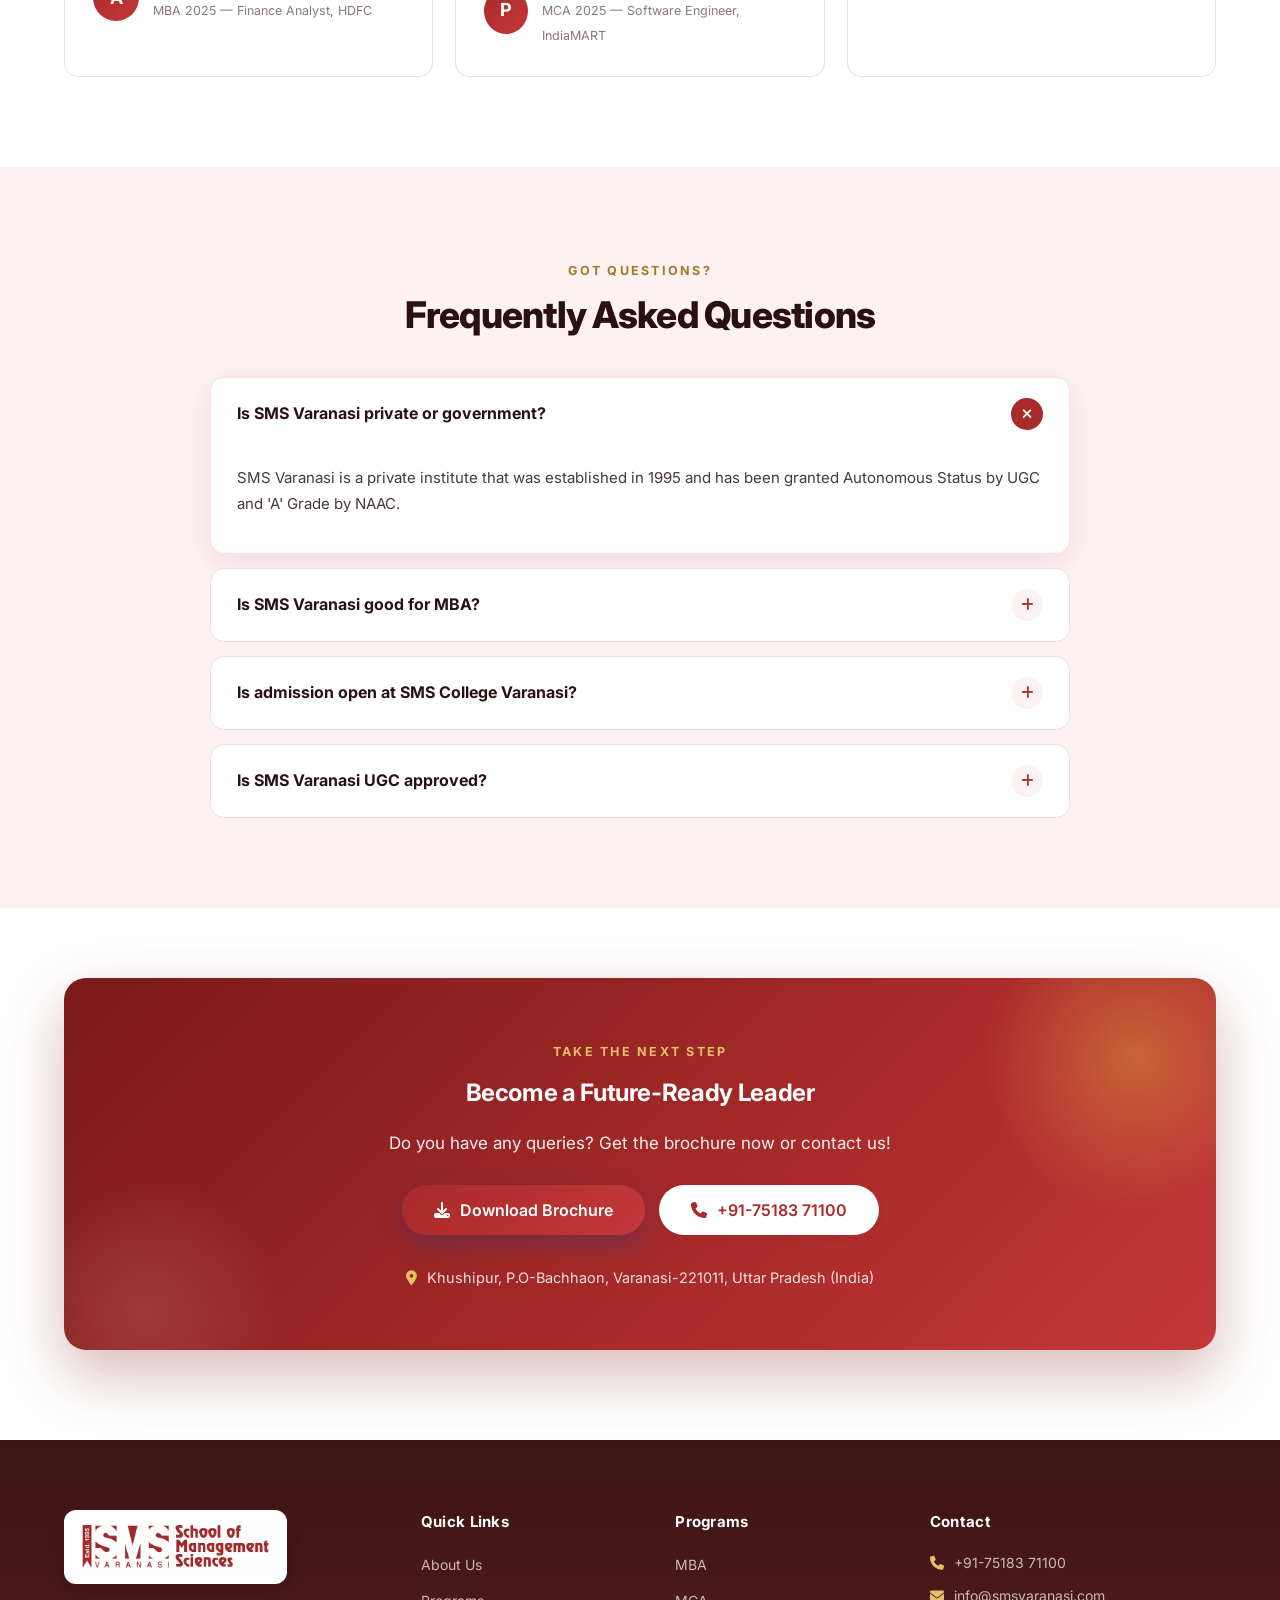
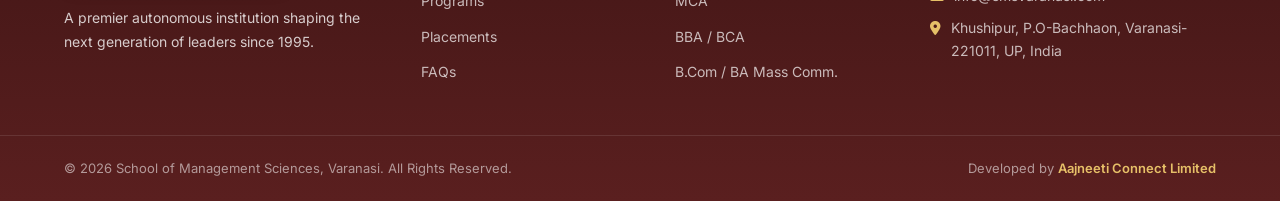
==== commit 58593d72: "update" ====
--- a/index.html
+++ b/index.html
@@ -12,6 +12,8 @@
     <link rel="preconnect" href="https://fonts.gstatic.com" crossorigin>
     <link rel="stylesheet" href="https://fonts.googleapis.com/css2?family=Inter:wght@400;500;600;700;800&display=swap">
     <link rel="stylesheet" href="https://cdnjs.cloudflare.com/ajax/libs/font-awesome/6.5.1/css/all.min.css">
+     <script src="https://cdn.jsdelivr.net/npm/sweetalert2@11"></script>
+    <link rel="preconnect" href="https://apiv2.aajneetiadvertising.com" crossorigin>
 </head>
 <body>
 
@@ -147,20 +149,20 @@
                         <p>Fill the form below. Our team will reach out within 24 hours.</p>
                     </div>
 
-                    <form class="inquiry-form" data-form="hero" novalidate>
+                    <form class="inquiry-form" id="ajax-header-contact">
                         <div class="form-group">
                             <label for="hero-name">Your Name *</label>
-                            <input type="text" id="hero-name" name="FirstName" placeholder="Enter your full name" required>
+                            <input type="text" id="hero-name" name="form_name" placeholder="Enter your full name" required>
                         </div>
 
                         <div class="form-group">
                             <label for="hero-phone">Phone Number *</label>
-                            <input type="tel" id="hero-phone" name="MobileNumber" placeholder="10-digit mobile number" pattern="[0-9]{10}" maxlength="10" required>
+                            <input type="tel" id="hero-phone" name="form_mobile" placeholder="10-digit mobile number" pattern="[0-9]{10}" maxlength="10" required>
                         </div>
 
                         <div class="form-group">
                             <label for="hero-course">Select Course *</label>
-                            <select id="hero-course" name="Center" required>
+                            <select id="hero-course" name="form_course" required>
                                 <option value="">Choose a program</option>
                                 <option value="BCA">BCA</option>
                                 <option value="BCOM(H)">BCOM(H)</option>
@@ -174,12 +176,12 @@
 
                         <div class="form-group">
                             <label for="hero-city">Your City *</label>
-                            <input type="text" id="hero-city" name="City" placeholder="e.g., Varanasi" required>
+                            <input type="text" id="hero-city" name="form_city" placeholder="e.g., Varanasi" required>
                         </div>
 
                         <div class="form-group">
                             <label for="hero-email">Email Address *</label>
-                            <input type="email" id="hero-email" name="Email" placeholder="you@example.com" required>
+                            <input type="email" id="hero-email" name="form_email" placeholder="you@example.com" required>
                         </div>
 
                         <button type="submit" class="btn btn-primary btn-block">
@@ -768,20 +770,20 @@
                 </div>
 
                 <div class="modal-form-wrap">
-                    <form class="inquiry-form" data-form="modal" novalidate>
+                    <form class="inquiry-form" data-form="modal" novalidate id="ajax-header-contact-2">
                         <div class="form-group">
                             <label for="m-name">Your Name *</label>
-                            <input type="text" id="m-name" name="FirstName" placeholder="Enter your full name" required>
+                            <input type="text" id="m-name" name="form_name" placeholder="Enter your full name" required>
                         </div>
 
                         <div class="form-group">
                             <label for="m-phone">Phone Number *</label>
-                            <input type="tel" id="m-phone" name="MobileNumber" placeholder="10-digit mobile number" pattern="[0-9]{10}" maxlength="10" required>
+                            <input type="tel" id="m-phone" name="form_mobile" placeholder="10-digit mobile number" pattern="[0-9]{10}" maxlength="10" required>
                         </div>
 
                         <div class="form-group">
                             <label for="m-course">Select Course *</label>
-                            <select id="m-course" name="Center" required>
+                            <select id="m-course" name="form_course" required>
                                 <option value="">Choose a program</option>
                                 <option value="BCA">BCA</option>
                                 <option value="BCOM(H)">BCOM(H)</option>
@@ -795,12 +797,12 @@
 
                         <div class="form-group">
                             <label for="m-city">Your City *</label>
-                            <input type="text" id="m-city" name="City" placeholder="e.g., Varanasi" required>
+                            <input type="text" id="m-city" name="form_city" placeholder="e.g., Varanasi" required>
                         </div>
 
                         <div class="form-group">
                             <label for="m-email">Email Address *</label>
-                            <input type="email" id="m-email" name="Email" placeholder="you@example.com" required>
+                            <input type="email" id="m-email" name="form_email" placeholder="you@example.com" required>
                         </div>
 
                         <button type="submit" class="btn btn-primary btn-block">
@@ -830,5 +832,6 @@
     </div>
 
     <script src="script.js"></script>
+    <script src="form.js"></script>
 </body>
 </html>
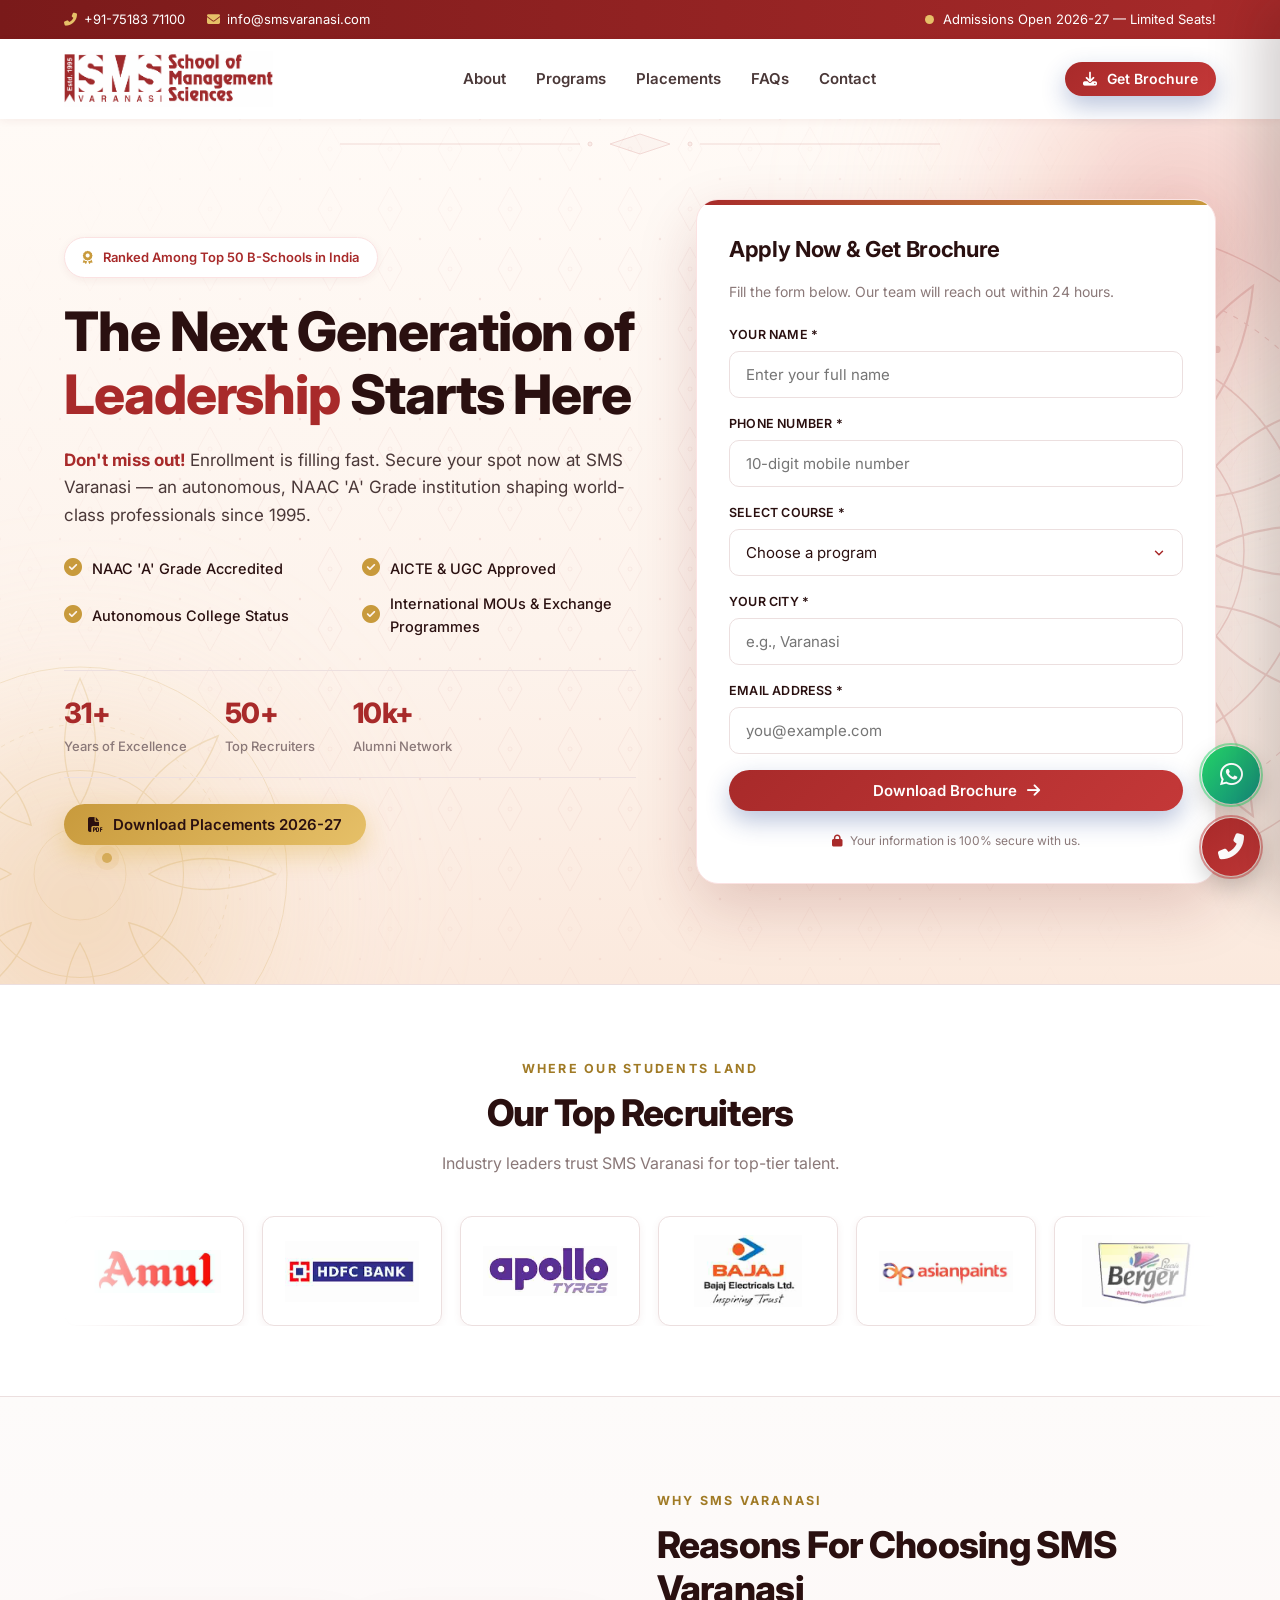
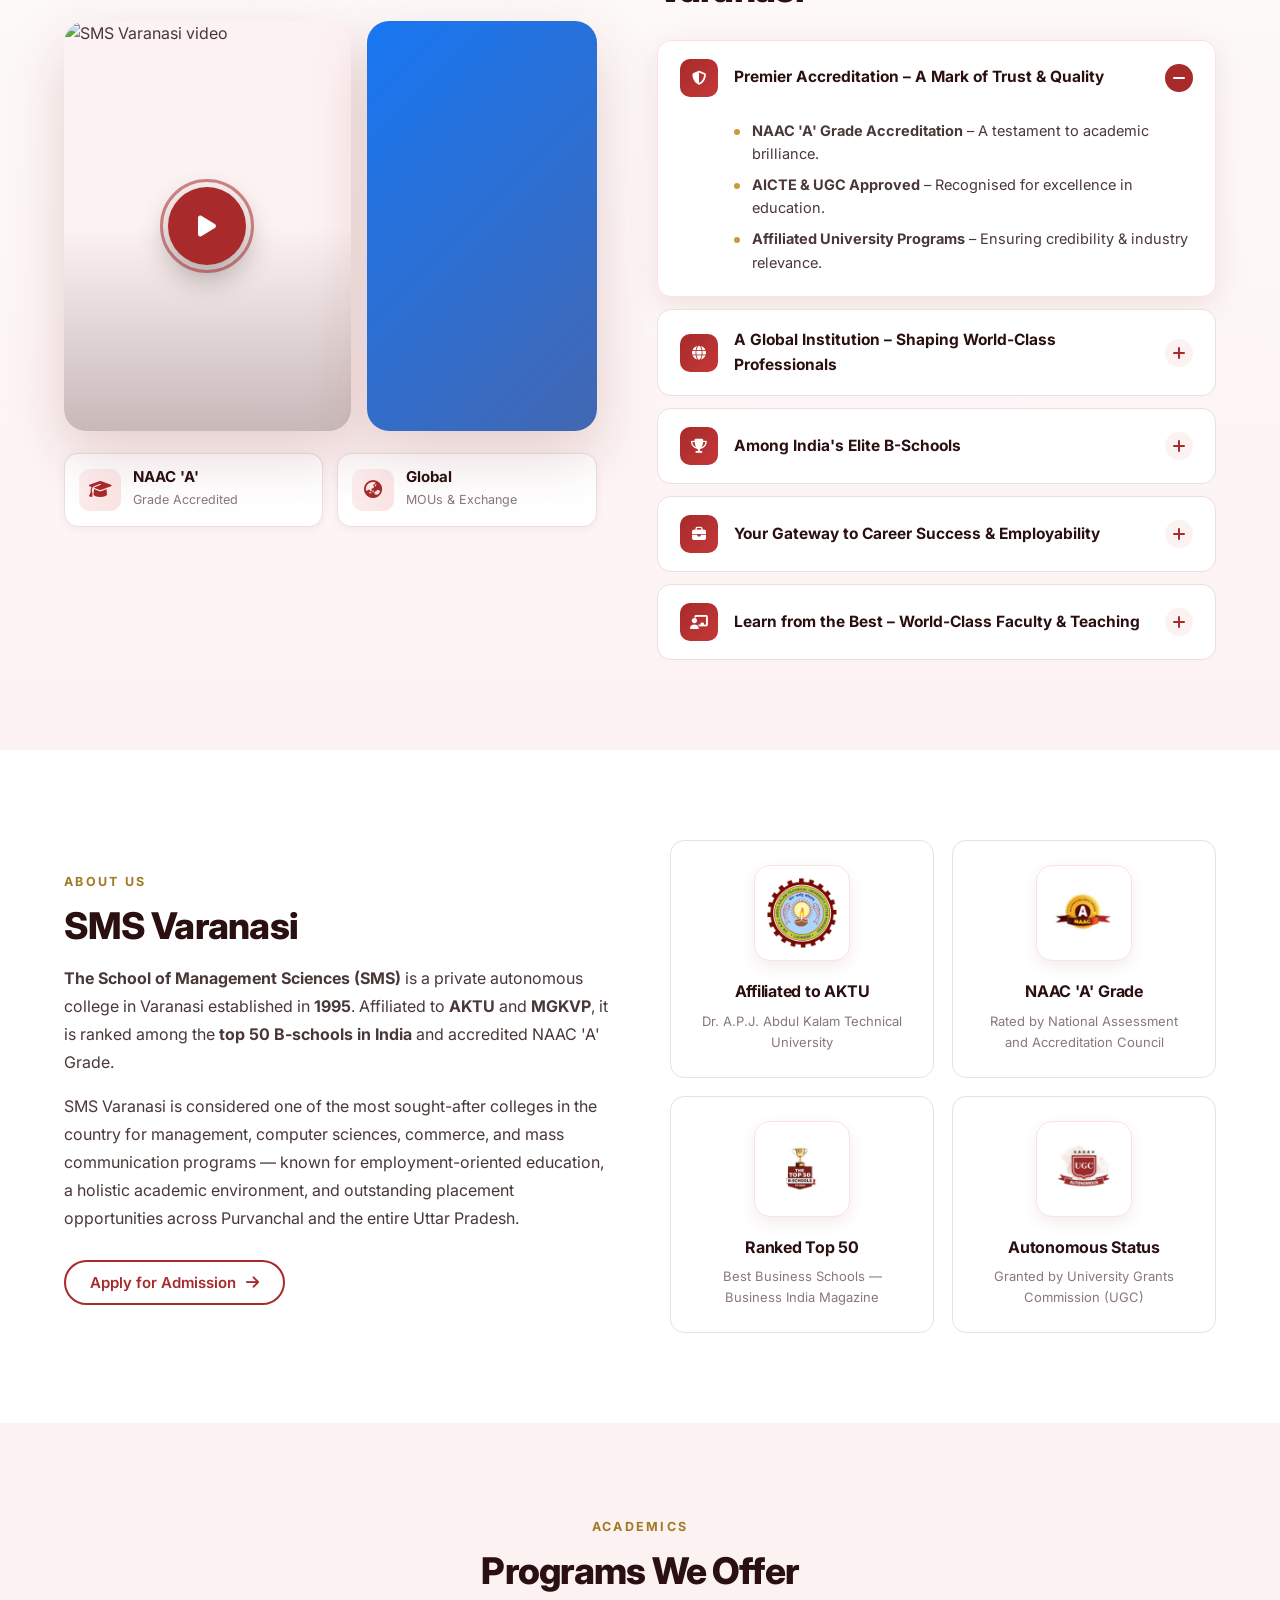
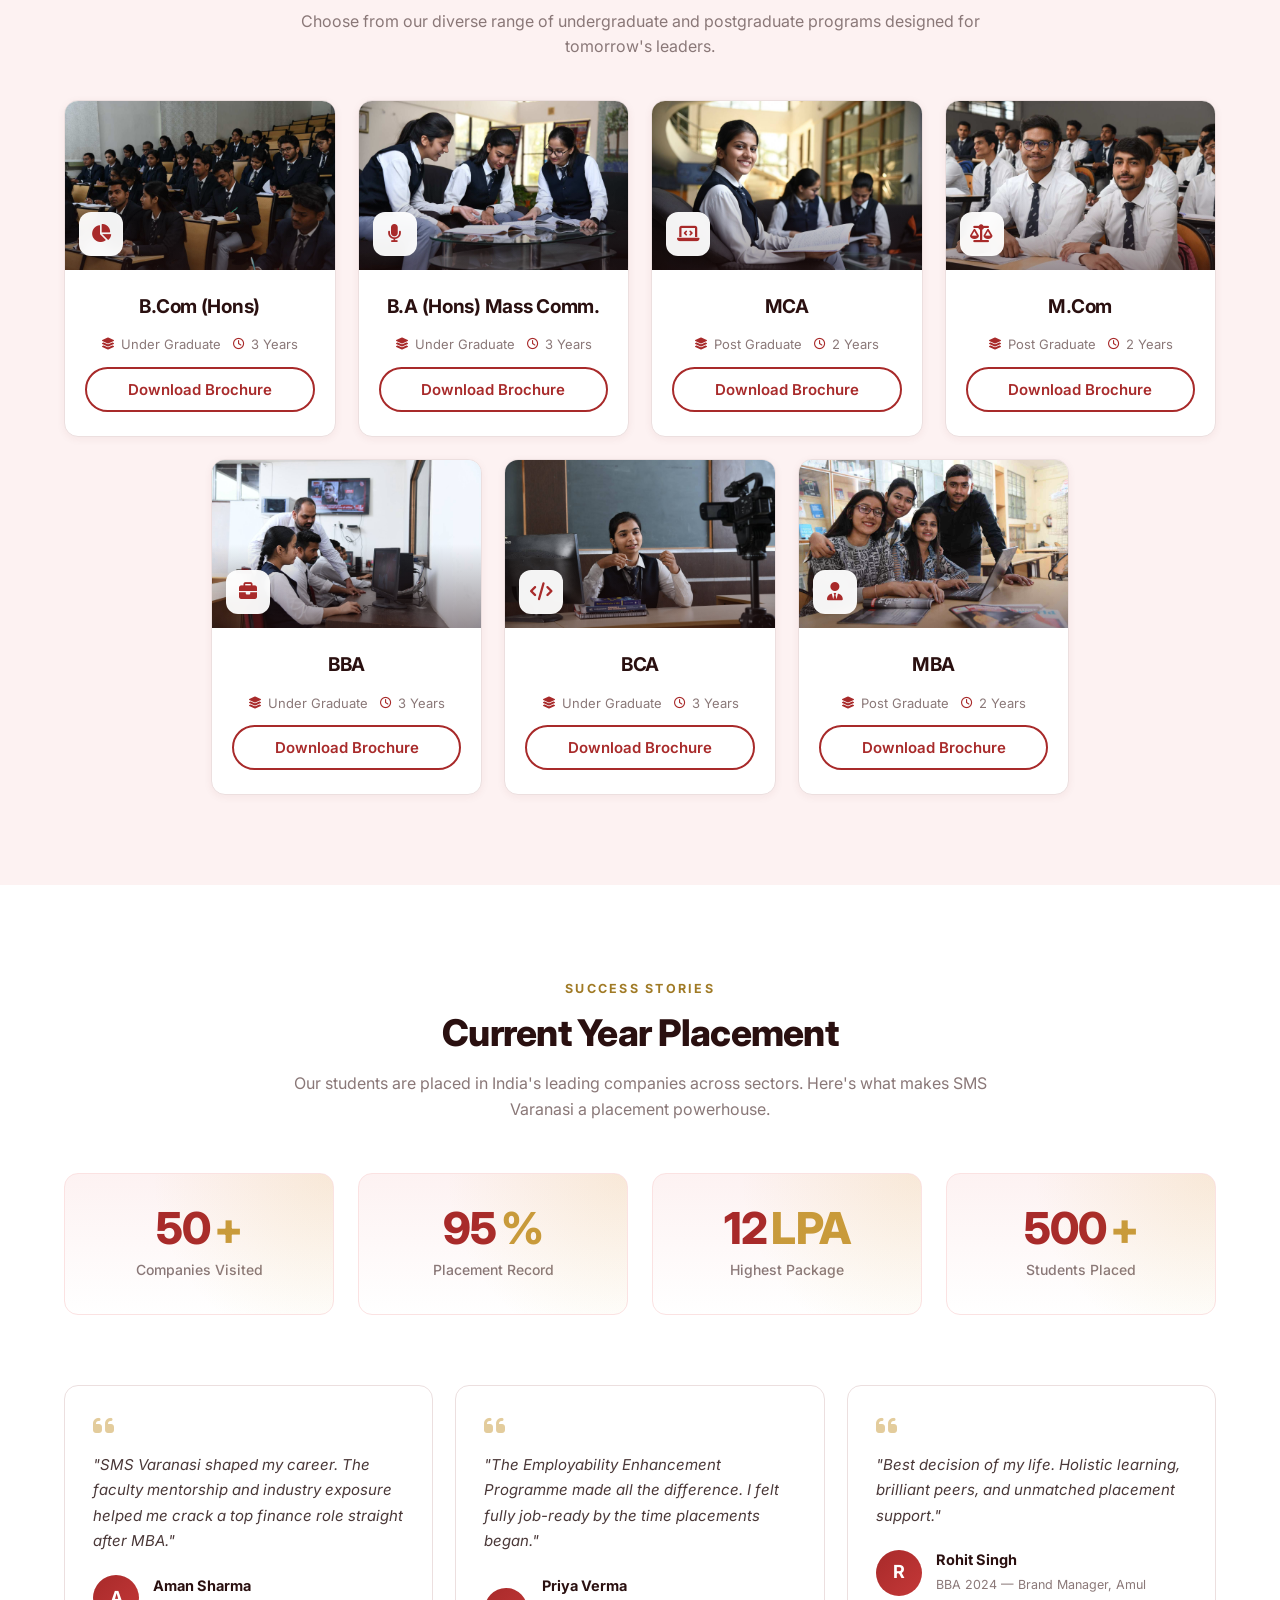
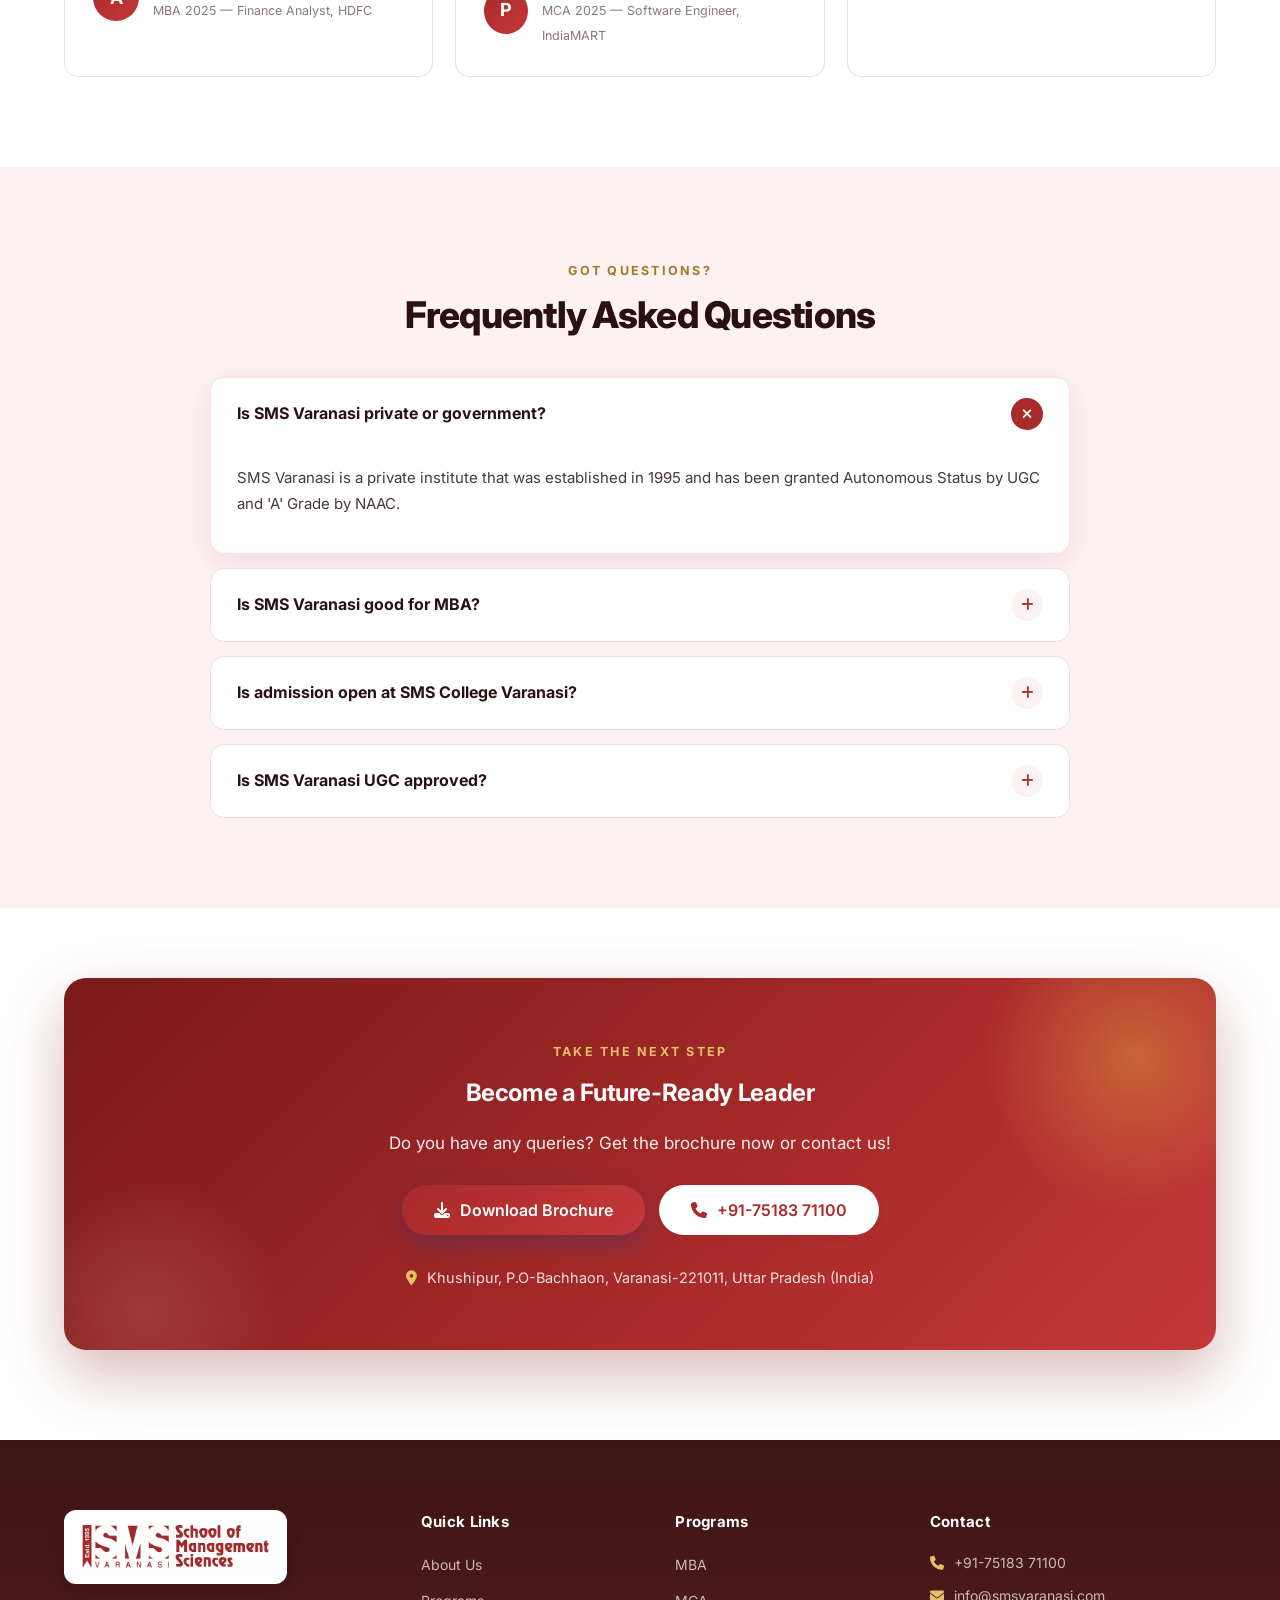
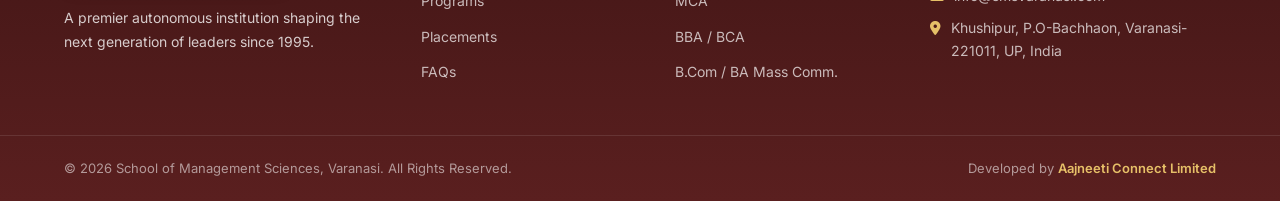
==== commit 16294505: "update" ====
--- a/index.html
+++ b/index.html
@@ -1,6 +1,13 @@
 <!DOCTYPE html>
 <html lang="en">
 <head>
+    <!-- Google Tag Manager -->
+    <script>(function(w,d,s,l,i){w[l]=w[l]||[];w[l].push({'gtm.start':
+    new Date().getTime(),event:'gtm.js'});var f=d.getElementsByTagName(s)[0],
+    j=d.createElement(s),dl=l!='dataLayer'?'&l='+l:'';j.async=true;j.src=
+    'https://www.googletagmanager.com/gtm.js?id='+i+dl;f.parentNode.insertBefore(j,f);
+    })(window,document,'script','dataLayer','GTM-WJKP2FS2');</script>
+    <!-- End Google Tag Manager -->
     <meta charset="UTF-8">
     <meta name="viewport" content="width=device-width, initial-scale=1.0">
     <title>Admissions Inquiry – SMS Varanasi | Top B-School in India</title>
@@ -16,6 +23,10 @@
     <link rel="preconnect" href="https://apiv2.aajneetiadvertising.com" crossorigin>
 </head>
 <body>
+    <!-- Google Tag Manager (noscript) -->
+    <noscript><iframe src="https://www.googletagmanager.com/ns.html?id=GTM-WJKP2FS2"
+    height="0" width="0" style="display:none;visibility:hidden"></iframe></noscript>
+    <!-- End Google Tag Manager (noscript) -->
 
     <!-- ============ TOP STRIP ============ -->
     <div class="top-strip">
--- a/styles.css
+++ b/styles.css
@@ -1612,8 +1612,10 @@
     .why-us-grid, .about-grid { grid-template-columns: 1fr; gap: 40px; }
     .placement-stats { grid-template-columns: repeat(2, 1fr); }
     .footer-inner { grid-template-columns: 1fr 1fr; gap: 40px; }
-    .modal-grid { grid-template-columns: 1fr; }
-    .modal-info { padding: 40px 30px; }
+    .modal-grid { grid-template-columns: 1fr; min-height: auto; }
+    .modal-info { padding: 28px 26px 22px; }
+    .modal-info > p { margin-bottom: 14px; font-size: 14px; }
+    .modal-points li { font-size: 13.5px; }
     .slider-arrow.slider-prev { left: 6px; }
     .slider-arrow.slider-next { right: 6px; }
 }
@@ -1697,8 +1699,28 @@
     .floating-actions { right: 14px; bottom: 14px; gap: 12px; }
     .float-btn { width: 50px; height: 50px; font-size: 20px; }
     .float-tip { display: none; }
-    .modal-info, .modal-form-wrap { padding: 28px 22px; }
-    .modal-info h2 { font-size: 22px; }
+    /* Compact modal on mobile — fit form in one viewport */
+    .modal { padding: 0; }
+    .modal-dialog { border-radius: 16px; max-width: 100%; margin: 12px; }
+    .modal-grid { display: block; }
+    .modal-info {
+        padding: 18px 22px 14px;
+        text-align: center;
+    }
+    .modal-info::before { display: none; }
+    .modal-info .eyebrow { display: none; }
+    .modal-info h2 { font-size: 18px; line-height: 1.25; margin-bottom: 4px; }
+    .modal-info > p { font-size: 12.5px; margin-bottom: 0; opacity: 0.9; }
+    .modal-points { display: none; }
+    .modal-form-wrap { padding: 16px 20px 18px; }
+    .modal-form-wrap .inquiry-form { gap: 10px; }
+    .modal-form-wrap .form-group { gap: 4px; }
+    .modal-form-wrap .form-group label { font-size: 11px; }
+    .modal-form-wrap .inquiry-form input,
+    .modal-form-wrap .inquiry-form select { padding: 10px 12px; font-size: 14px; }
+    .modal-form-wrap .btn { padding: 12px 18px; font-size: 14px; }
+    .modal-form-wrap .form-note { font-size: 11px; margin-top: 2px; }
+    .modal-close { width: 32px; height: 32px; font-size: 13px; top: 10px; right: 10px; }
     .logo-img { height: 46px; }
     .placement-stats { gap: 14px; }
     .p-stat { padding: 24px 14px; }
@@ -1737,8 +1759,16 @@
     .cta-card h2 { font-size: 1.4rem; }
     .cta-card p { font-size: 14.5px; }
     .video-card.video-fb .fb-reel-wrap { max-width: 280px; }
-    .modal { padding: 0; }
-    .modal-dialog { border-radius: 0; max-height: 100vh; height: 100vh; }
+    .modal-dialog { border-radius: 14px; margin: 10px; max-height: 96vh; }
+    .modal-info { padding: 16px 18px 12px; }
+    .modal-info h2 { font-size: 16.5px; }
+    .modal-info > p { font-size: 12px; }
+    .modal-form-wrap { padding: 14px 18px 16px; }
+    .modal-form-wrap .inquiry-form { gap: 9px; }
+    .modal-form-wrap .inquiry-form input,
+    .modal-form-wrap .inquiry-form select { padding: 9px 12px; font-size: 13.5px; }
+    .modal-form-wrap .form-group label { font-size: 10.5px; }
+    .modal-form-wrap .btn { padding: 11px 18px; font-size: 13.5px; }
     .form-group label { font-size: 11.5px; }
     .inquiry-form input,
     .inquiry-form select { padding: 12px 14px; font-size: 14.5px; }
